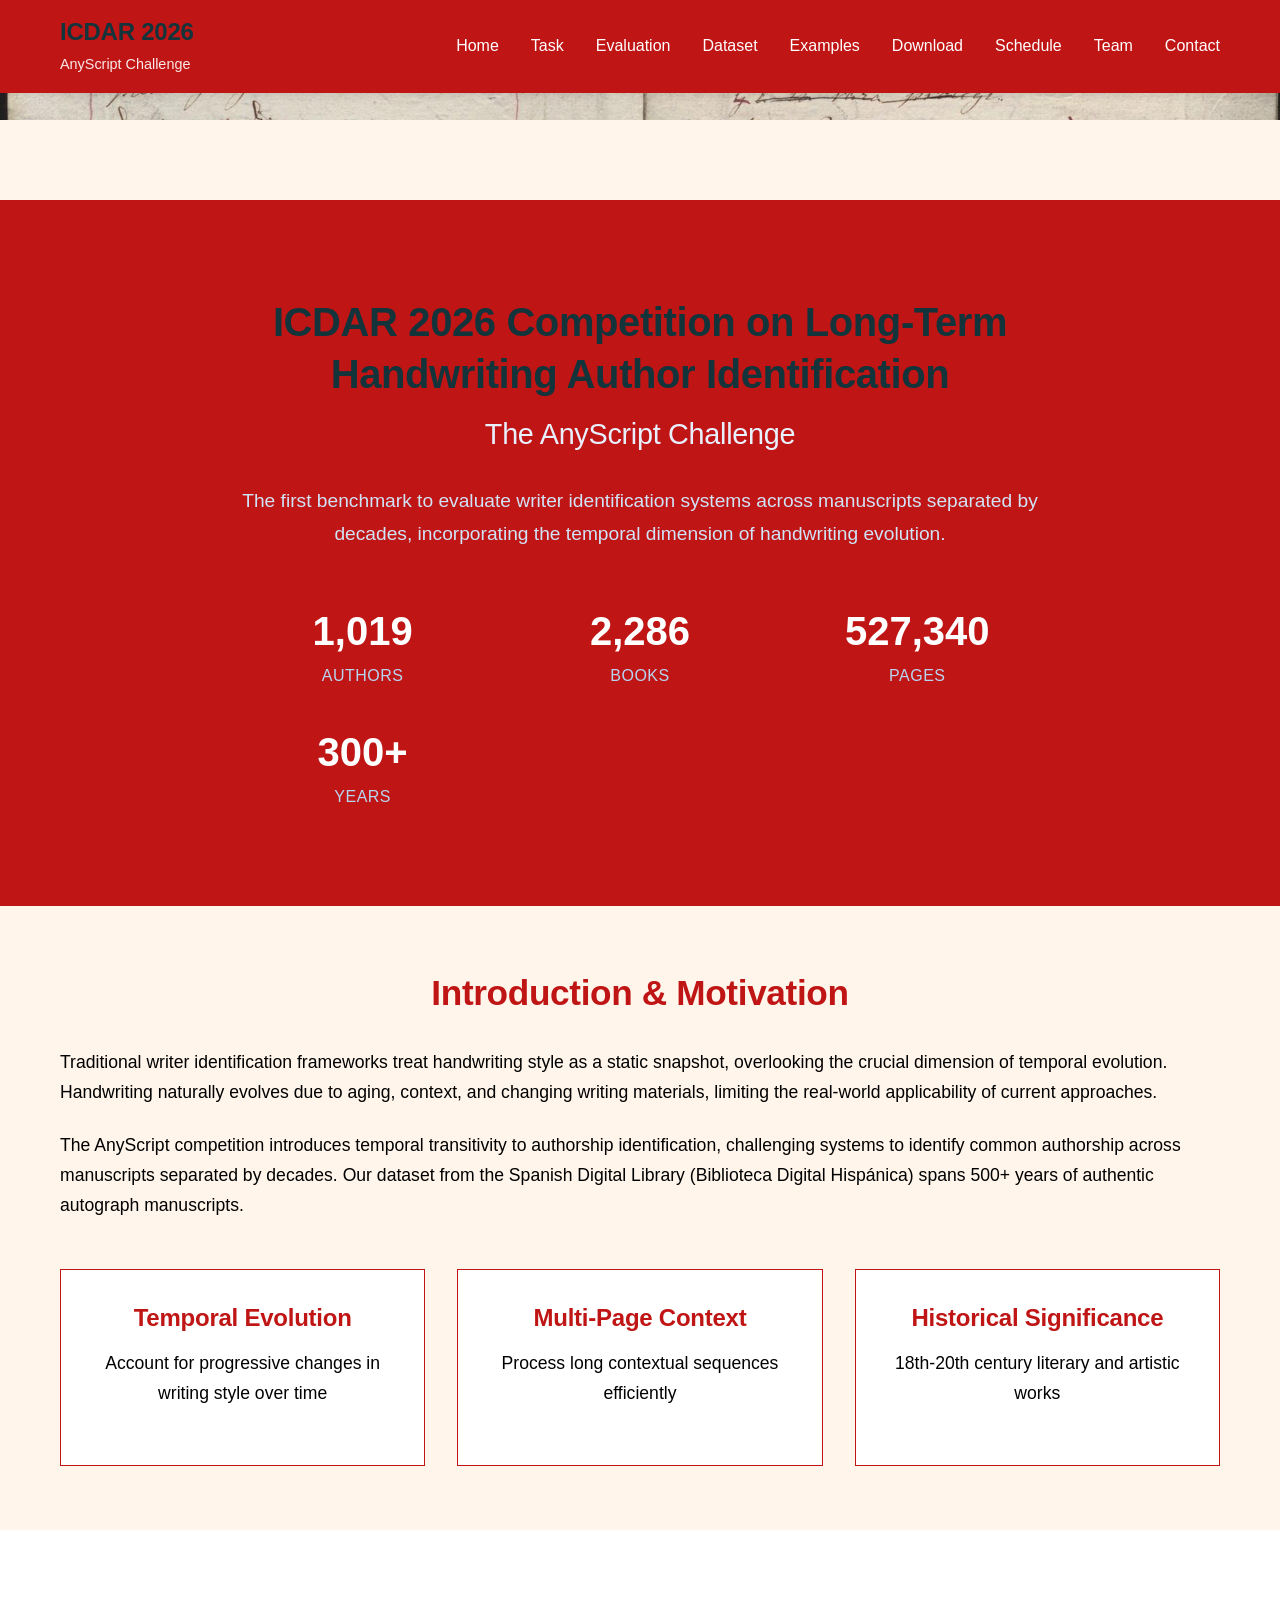
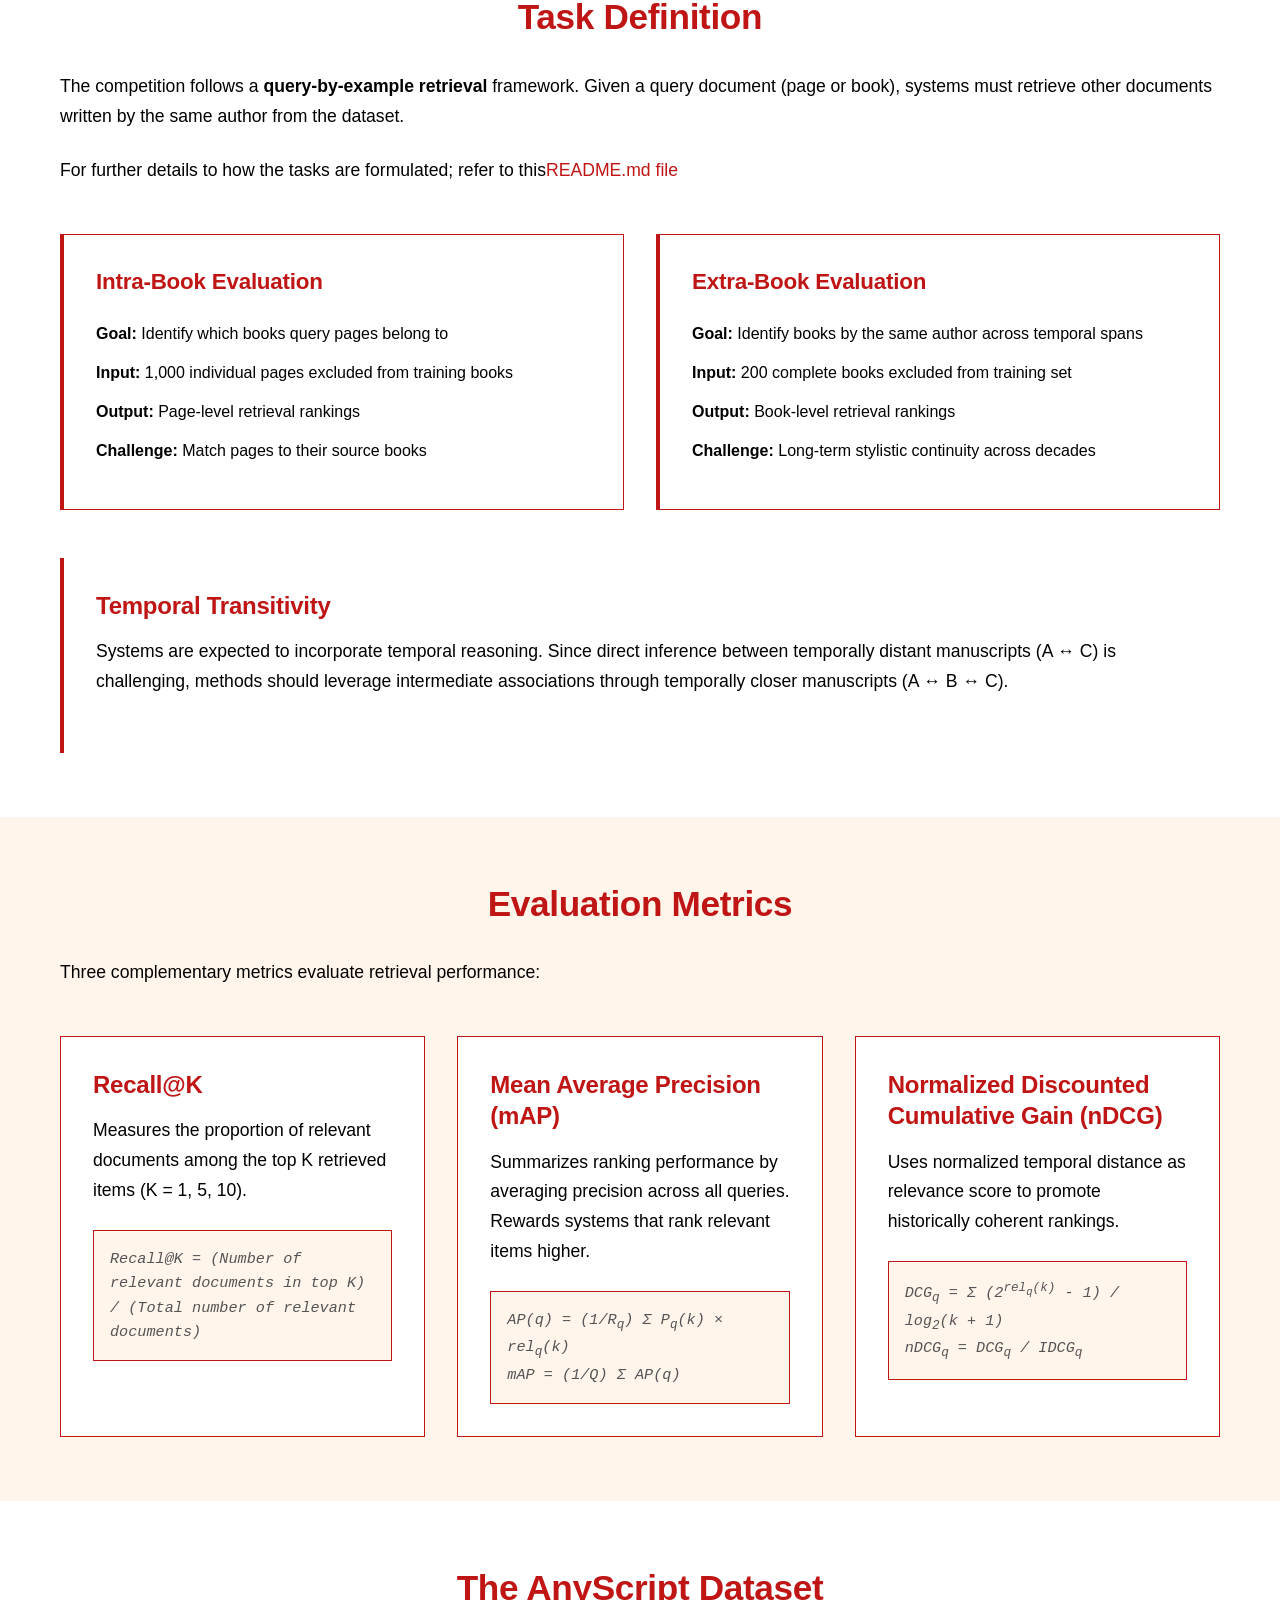
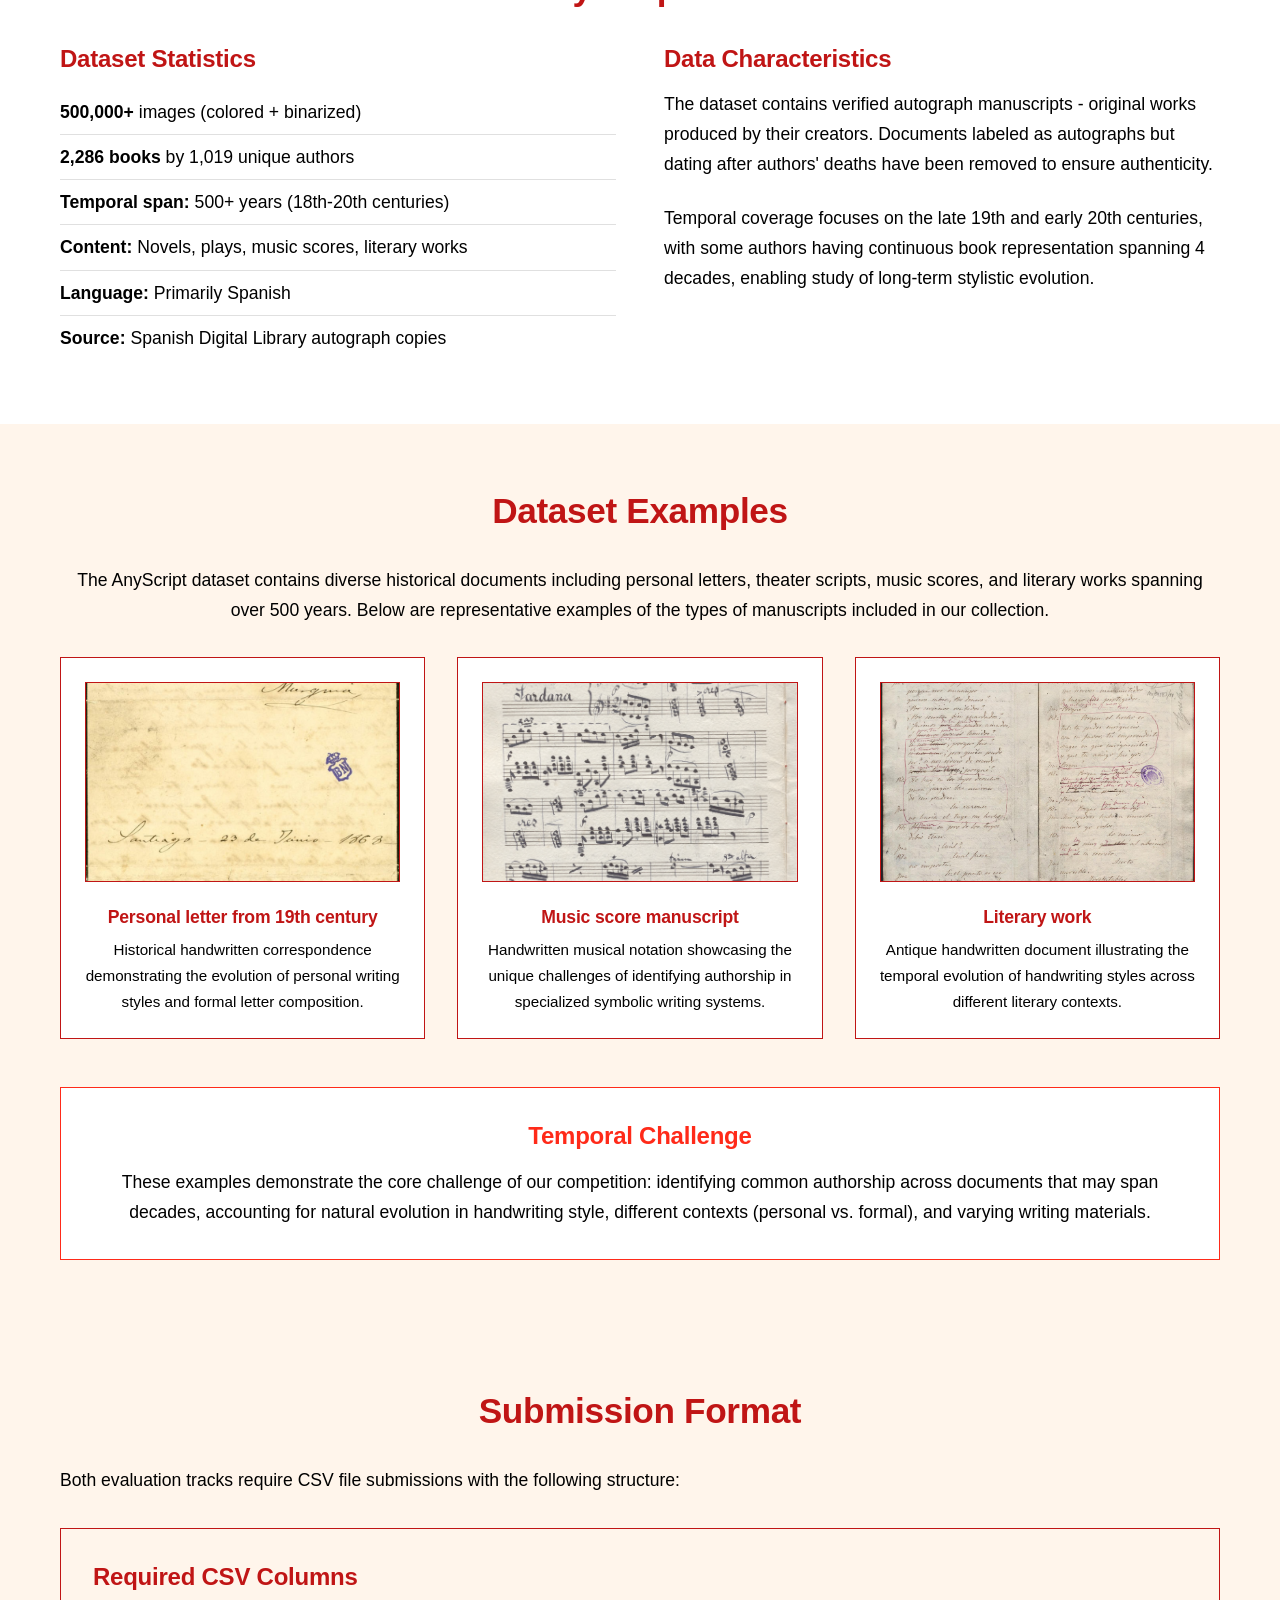
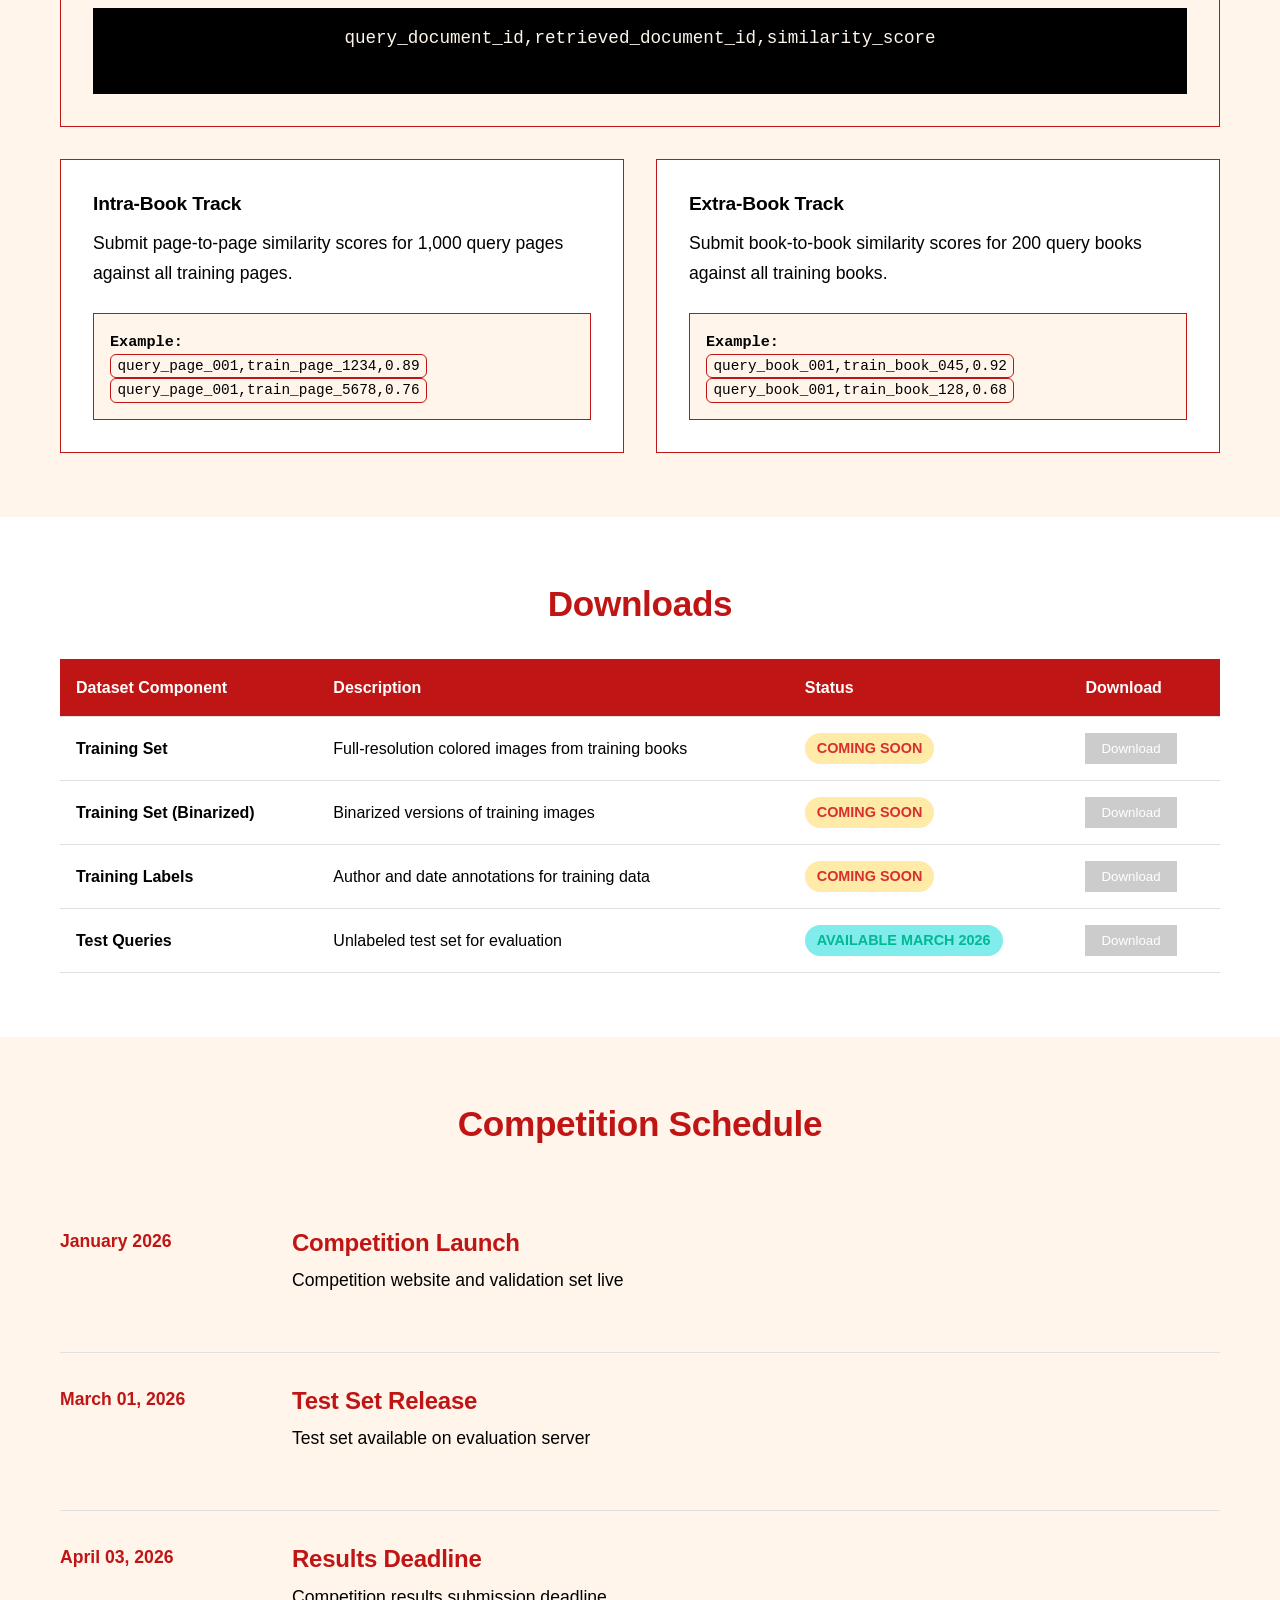
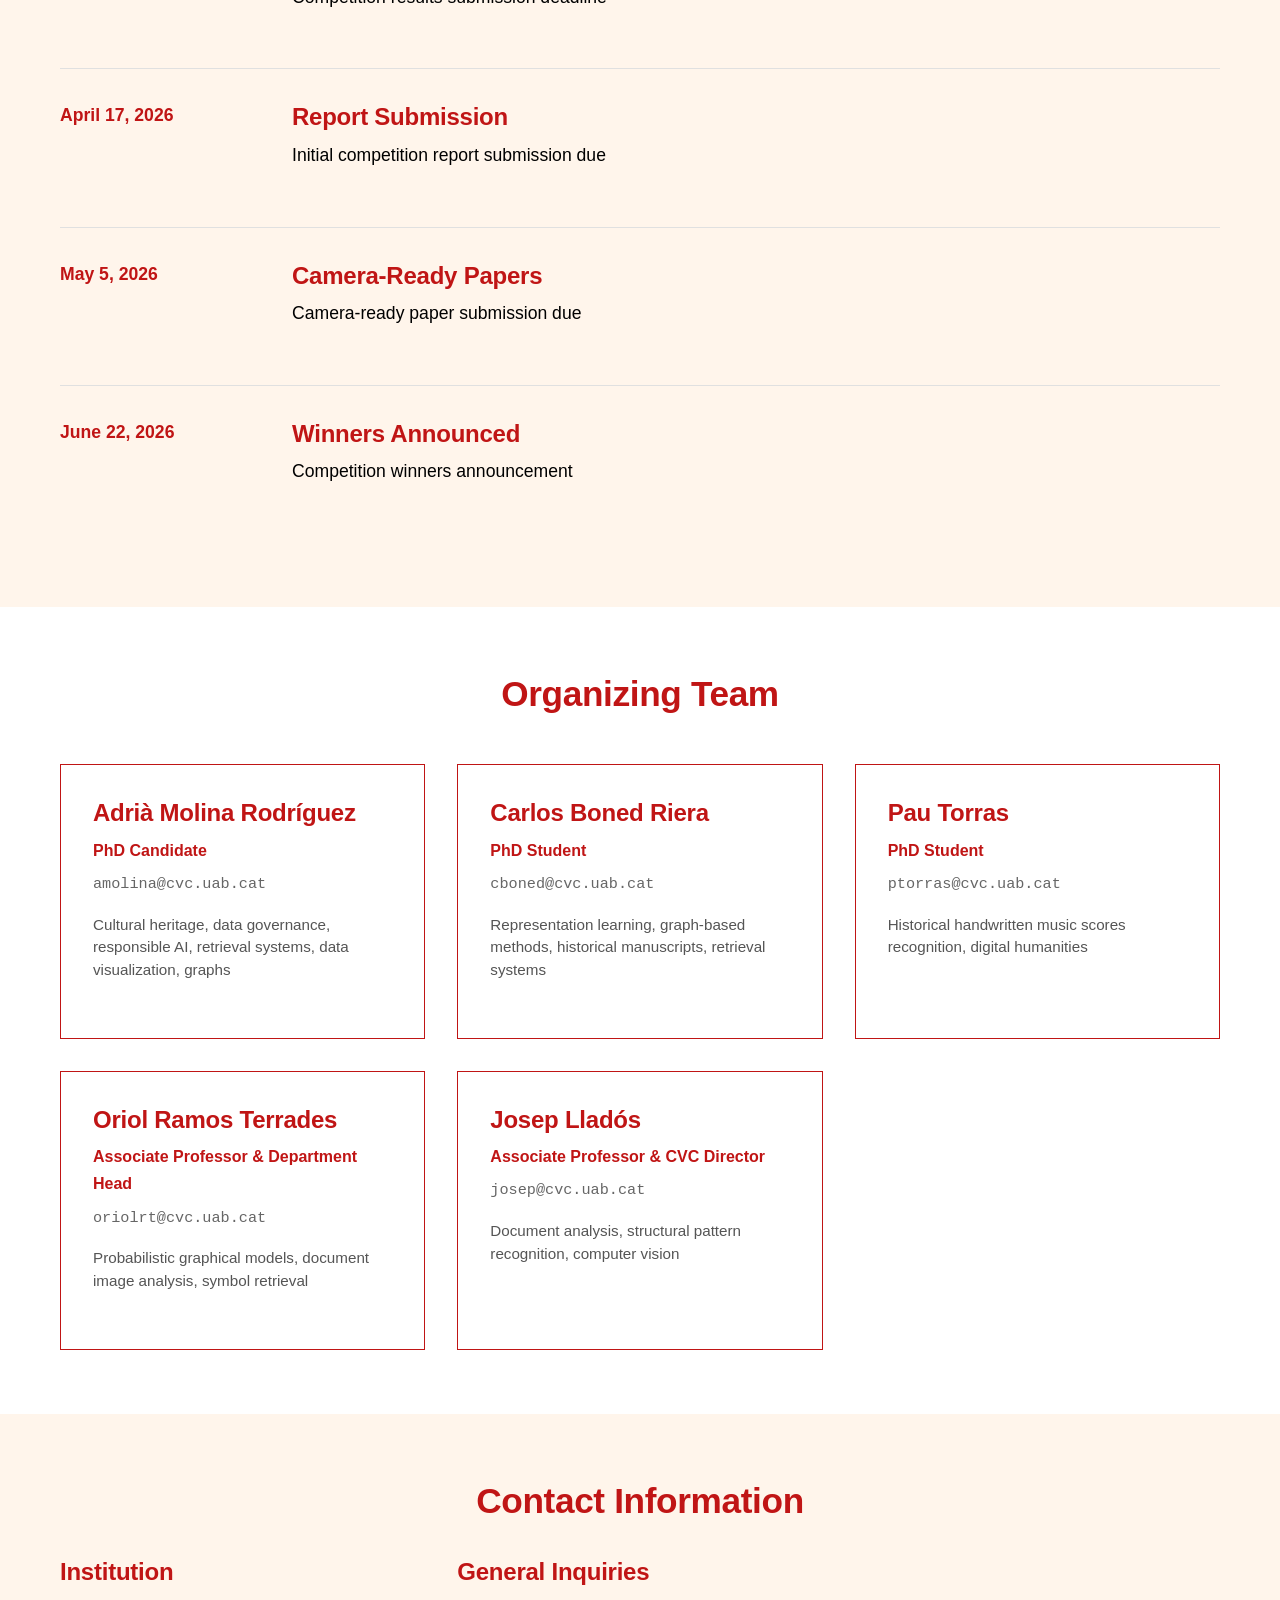
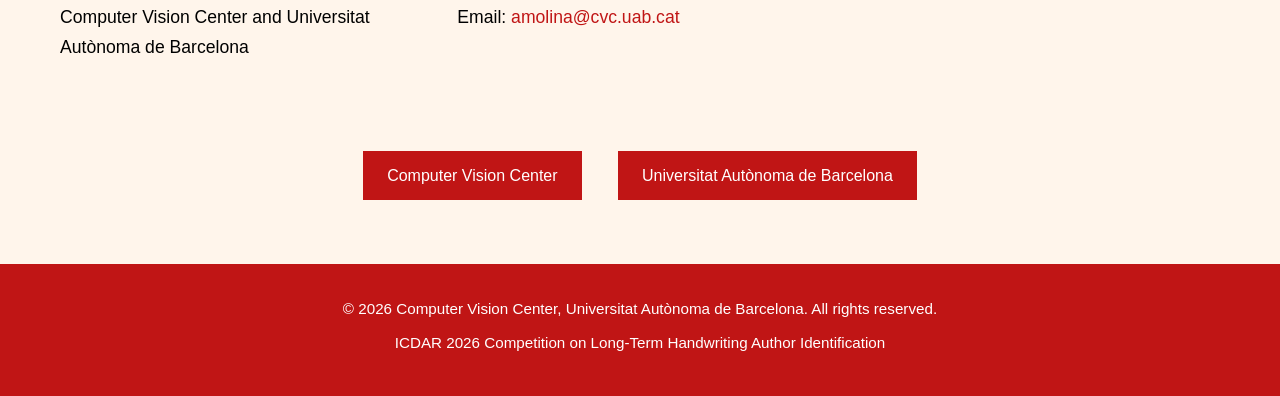
==== index.html @ 58ac8150 "Update index.html" ====
<!DOCTYPE html>
<html lang="en">
<head>
    <meta charset="UTF-8">
    <meta name="viewport" content="width=device-width, initial-scale=1.0">
    <title>ICDAR 2026 Competition on Long-Term Handwriting Author Identification</title>
    <link rel="stylesheet" href="style.css">
</head>
<body>
    <!-- Fixed Navigation Header -->
    <header class="header">
        <div class="container">
            <div class="nav-brand">
                <h1>ICDAR 2026</h1>
                <span>AnyScript Challenge</span>
            </div>
            <nav class="nav">
                <a href="#home" class="nav-link">Home</a>
                <a href="#task" class="nav-link">Task</a>
                <a href="#evaluation" class="nav-link">Evaluation</a>
                <a href="#dataset" class="nav-link">Dataset</a>
                <a href="#examples" class="nav-link">Examples</a>
                <a href="#download" class="nav-link">Download</a>
                <a href="#schedule" class="nav-link">Schedule</a>
                <a href="#team" class="nav-link">Team</a>
                <a href="#contact" class="nav-link">Contact</a>
            </nav>
        </div>
    </header>

    <!-- Banner Header -->
    <div class="banner-header">
        <div class="banner-overlay">
            <br>
            <h1 class="banner-title">Long-Term Handwriting Author Identification Challenge</h1>
        </div>
    </div>

    <!-- Main Content -->
    <main>
        <!-- Home Section -->
        <section id="home" class="section hero">
            <div class="container">
                <div class="hero-content">
                    <h1 class="hero-title">ICDAR 2026 Competition on Long-Term Handwriting Author Identification</h1>
                    <h2 class="hero-subtitle">The AnyScript Challenge</h2>
                    <p class="hero-description">
                        The first benchmark to evaluate writer identification systems across manuscripts separated by decades, 
                        incorporating the temporal dimension of handwriting evolution.
                    </p>
                    <div class="stats-grid">
                        <div class="stat">
                            <span class="stat-number">1,019</span>
                            <span class="stat-label">Authors</span>
                        </div>
                        <div class="stat">
                            <span class="stat-number">2,286</span>
                            <span class="stat-label">Books</span>
                        </div>
                        <div class="stat">
                            <span class="stat-number">527,340</span>
                            <span class="stat-label">Pages</span>
                        </div>
                        <div class="stat">
                            <span class="stat-number">300+</span>
                            <span class="stat-label">Years</span>
                        </div>
                    </div>
                </div>
            </div>
        </section>

        <!-- Introduction -->
        <section class="section">
            <div class="container">
                <h2>Introduction &amp; Motivation</h2>
                <p>
                    Traditional writer identification frameworks treat handwriting style as a static snapshot, 
                    overlooking the crucial dimension of temporal evolution. Handwriting naturally evolves due to aging, 
                    context, and changing writing materials, limiting the real-world applicability of current approaches.
                </p>
                <p>
                    The AnyScript competition introduces temporal transitivity to authorship identification, 
                    challenging systems to identify common authorship across manuscripts separated by decades. 
                    Our dataset from the Spanish Digital Library (Biblioteca Digital Hispánica) spans 500+ years 
                    of authentic autograph manuscripts.
                </p>
                <div class="highlights">
                    <div class="highlight-item">
                        <h3>Temporal Evolution</h3>
                        <p>Account for progressive changes in writing style over time</p>
                    </div>
                    <div class="highlight-item">
                        <h3>Multi-Page Context</h3>
                        <p>Process long contextual sequences efficiently</p>
                    </div>
                    <div class="highlight-item">
                        <h3>Historical Significance</h3>
                        <p>18th-20th century literary and artistic works</p>
                    </div>
                </div>
            </div>
        </section>

        <!-- Task Definition -->
        <section id="task" class="section alt-bg">
            <div class="container">
                <h2>Task Definition</h2>
                <p>
                    The competition follows a <strong>query-by-example retrieval</strong> framework. 
                    Given a query document (page or book), systems must retrieve other documents 
                    written by the same author from the dataset.
                </p>
                <p>
                For further details to how the tasks are formulated; refer to this<a href="https://github.com/CVC-DAG/anyscript/blob/main/README.md" target="_blank">README.md file</a>

                </p>
                
                <div class="task-tracks">
                    <div class="track">
                        <h3>Intra-Book Evaluation</h3>
                        <div class="track-details">
                            <p><strong>Goal:</strong> Identify which books query pages belong to</p>
                            <p><strong>Input:</strong> 1,000 individual pages excluded from training books</p>
                            <p><strong>Output:</strong> Page-level retrieval rankings</p>
                            <p><strong>Challenge:</strong> Match pages to their source books</p>
                        </div>
                    </div>
                    <div class="track">
                        <h3>Extra-Book Evaluation</h3>
                        <div class="track-details">
                            <p><strong>Goal:</strong> Identify books by the same author across temporal spans</p>
                            <p><strong>Input:</strong> 200 complete books excluded from training set</p>
                            <p><strong>Output:</strong> Book-level retrieval rankings</p>
                            <p><strong>Challenge:</strong> Long-term stylistic continuity across decades</p>
                        </div>
                    </div>
                </div>

                <div class="temporal-reasoning">
                    <h3>Temporal Transitivity</h3>
                    <p>
                        Systems are expected to incorporate temporal reasoning. Since direct inference 
                        between temporally distant manuscripts (A ↔ C) is challenging, methods should 
                        leverage intermediate associations through temporally closer manuscripts (A ↔ B ↔ C).
                    </p>
                </div>
            </div>
        </section>

        <!-- Evaluation Metrics -->
        <section id="evaluation" class="section">
            <div class="container">
                <h2>Evaluation Metrics</h2>
                <p>Three complementary metrics evaluate retrieval performance:</p>
                
                <div class="metrics">
                    <div class="metric">
                        <h3>Recall@K</h3>
                        <p>Measures the proportion of relevant documents among the top K retrieved items (K = 1, 5, 10).</p>
                        <div class="formula">
                            <em>Recall@K = (Number of relevant documents in top K) / (Total number of relevant documents)</em>
                        </div>
                    </div>
                    
                    <div class="metric">
                        <h3>Mean Average Precision (mAP)</h3>
                        <p>Summarizes ranking performance by averaging precision across all queries. Rewards systems that rank relevant items higher.</p>
                        <div class="formula">
                            <em>AP(q) = (1/R<sub>q</sub>) Σ P<sub>q</sub>(k) × rel<sub>q</sub>(k)</em><br>
                            <em>mAP = (1/Q) Σ AP(q)</em>
                        </div>
                    </div>
                    
                    <div class="metric">
                        <h3>Normalized Discounted Cumulative Gain (nDCG)</h3>
                        <p>Uses normalized temporal distance as relevance score to promote historically coherent rankings.</p>
                        <div class="formula">
                            <em>DCG<sub>q</sub> = Σ (2<sup>rel<sub>q</sub>(k)</sup> - 1) / log<sub>2</sub>(k + 1)</em><br>
                            <em>nDCG<sub>q</sub> = DCG<sub>q</sub> / IDCG<sub>q</sub></em>
                        </div>
                    </div>
                </div>
            </div>
        </section>

        <!-- Dataset -->
        <section id="dataset" class="section alt-bg">
            <div class="container">
                <h2>The AnyScript Dataset</h2>
                
                <div class="dataset-overview">
                    <div class="dataset-stats">
                        <h3>Dataset Statistics</h3>
                        <ul>
                            <li><strong>500,000+</strong> images (colored + binarized)</li>
                            <li><strong>2,286 books</strong> by 1,019 unique authors</li>
                            <li><strong>Temporal span:</strong> 500+ years (18th-20th centuries)</li>
                            <li><strong>Content:</strong> Novels, plays, music scores, literary works</li>
                            <li><strong>Language:</strong> Primarily Spanish</li>
                            <li><strong>Source:</strong> Spanish Digital Library autograph copies</li>
                        </ul>
                    </div>
                    
                    <div class="dataset-details">
                        <h3>Data Characteristics</h3>
                        <p>
                            The dataset contains verified autograph manuscripts - original works produced by their creators. 
                            Documents labeled as autographs but dating after authors' deaths have been removed to ensure authenticity.
                        </p>
                        <p>
                            Temporal coverage focuses on the late 19th and early 20th centuries, with some authors 
                            having continuous book representation spanning 4 decades, enabling study of long-term stylistic evolution.
                        </p>
                    </div>
                </div>
            </div>
        </section>

        <!-- Examples Section -->
        <section id="examples" class="section">
            <div class="container">
                <h2>Dataset Examples</h2>
                <p class="text-center">
                    The AnyScript dataset contains diverse historical documents including personal letters, 
                    theater scripts, music scores, and literary works spanning over 500 years. 
                    Below are representative examples of the types of manuscripts included in our collection.
                </p>
                
                <div class="examples-grid">
                    <div class="example-item">
                        <img src="./assets/rosalia_de_castro.jpg" 
                             alt="19th century handwritten letter" class="example-image">
                        <h4 class="example-caption">Personal letter from 19th century</h4>
                        <p class="example-description">
                            Historical handwritten correspondence demonstrating the evolution of 
                            personal writing styles and formal letter composition.
                        </p>
                    </div>
                    
                    <div class="example-item">
                        <img src="./assets/sardana_agramont.png" 
                             alt="Handwritten music score manuscript" class="example-image">
                        <h4 class="example-caption">Music score manuscript</h4>
                        <p class="example-description">
                            Handwritten musical notation showcasing the unique challenges of 
                            identifying authorship in specialized symbolic writing systems.
                        </p>
                    </div>
                    
                    <div class="example-item">
                        <img src="./assets/jose_zorrilla.jpg" 
                             alt="Antique handwritten document" class="example-image">
                        <h4 class="example-caption">Literary work</h4>
                        <p class="example-description">
                            Antique handwritten document illustrating the temporal evolution 
                            of handwriting styles across different literary contexts.
                        </p>
                    </div>
                </div>
                
                <div style="margin-top: 3rem; padding: 2rem; background: #ffffff; border: 1px solid #ff2a19;">
                    <h3 style="text-align: center; color: #ff2a19; margin-bottom: 1rem;">Temporal Challenge</h3>
                    <p style="text-align: center; font-size: 1.1rem; margin: 0;">
                        These examples demonstrate the core challenge of our competition: identifying common authorship 
                        across documents that may span decades, accounting for natural evolution in handwriting style, 
                        different contexts (personal vs. formal), and varying writing materials.
                    </p>
                </div>
            </div>
        </section>

        <!-- Submission Format -->
        <section class="section">
            <div class="container">
                <h2>Submission Format</h2>
                <p>Both evaluation tracks require CSV file submissions with the following structure:</p>
                
                <div class="format-details">
                    <div class="csv-format">
                        <h3>Required CSV Columns</h3>
                        <div class="csv-example">
                            <p style="text-align: center; align-items: center; align-content: center;">query_document_id,retrieved_document_id,similarity_score</p>
                        </div>
                    </div>
                    
                    <div class="track-formats">
                        <div class="format-track">
                            <h4>Intra-Book Track</h4>
                            <p>Submit page-to-page similarity scores for 1,000 query pages against all training pages.</p>
                            <div class="example">
                                <strong>Example:</strong><br>
                                <code>query_page_001,train_page_1234,0.89</code><br>
                                <code>query_page_001,train_page_5678,0.76</code>
                            </div>
                        </div>
                        
                        <div class="format-track">
                            <h4>Extra-Book Track</h4>
                            <p>Submit book-to-book similarity scores for 200 query books against all training books.</p>
                            <div class="example">
                                <strong>Example:</strong><br>
                                <code>query_book_001,train_book_045,0.92</code><br>
                                <code>query_book_001,train_book_128,0.68</code>
                            </div>
                        </div>
                    </div>
                </div>
            </div>
        </section>

        <!-- Download Section -->
        <section id="download" class="section alt-bg">
            <div class="container">
                <h2>Downloads</h2>
                <div class="download-table">
                    <table>
                        <thead>
                            <tr>
                                <th>Dataset Component</th>
                                <th>Description</th>
                                <th>Status</th>
                                <th>Download</th>
                            </tr>
                        </thead>
                        <tbody>
                            <tr>
                                <td><strong>Training Set</strong></td>
                                <td>Full-resolution colored images from training books</td>
                                <td><span class="status coming-soon">Coming Soon</span></td>
                                <td><button class="btn-download" disabled>Download</button></td>
                            </tr>
                            <tr>
                                <td><strong>Training Set (Binarized)</strong></td>
                                <td>Binarized versions of training images</td>
                                <td><span class="status coming-soon">Coming Soon</span></td>
                                <td><button class="btn-download" disabled>Download</button></td>
                            </tr>
                            <tr>
                                <td><strong>Training Labels</strong></td>
                                <td>Author and date annotations for training data</td>
                                <td><span class="status coming-soon">Coming Soon</span></td>
                                <td><button class="btn-download" disabled>Download</button></td>
                            </tr>
                            <tr>
                                <td><strong>Test Queries</strong></td>
                                <td>Unlabeled test set for evaluation</td>
                                <td><span class="status available-march">Available March 2026</span></td>
                                <td><button class="btn-download" disabled>Download</button></td>
                            </tr>
                        </tbody>
                    </table>
                </div>
            </div>
        </section>

        <!-- Schedule -->
        <section id="schedule" class="section">
            <div class="container">
                <h2>Competition Schedule</h2>
                <div class="timeline">
                    <div class="timeline-item">
                        <div class="timeline-date">January 2026</div>
                        <div class="timeline-content">
                            <h3>Competition Launch</h3>
                            <p>Competition website and validation set live</p>
                        </div>
                    </div>
                    <div class="timeline-item">
                        <div class="timeline-date">March 01, 2026</div>
                        <div class="timeline-content">
                            <h3>Test Set Release</h3>
                            <p>Test set available on evaluation server</p>
                        </div>
                    </div>
                    <div class="timeline-item">
                        <div class="timeline-date">April 03, 2026</div>
                        <div class="timeline-content">
                            <h3>Results Deadline</h3>
                            <p>Competition results submission deadline</p>
                        </div>
                    </div>
                    <div class="timeline-item">
                        <div class="timeline-date">April 17, 2026</div>
                        <div class="timeline-content">
                            <h3>Report Submission</h3>
                            <p>Initial competition report submission due</p>
                        </div>
                    </div>
                    <div class="timeline-item">
                        <div class="timeline-date">May 5, 2026</div>
                        <div class="timeline-content">
                            <h3>Camera-Ready Papers</h3>
                            <p>Camera-ready paper submission due</p>
                        </div>
                    </div>
                    <div class="timeline-item">
                        <div class="timeline-date">June 22, 2026</div>
                        <div class="timeline-content">
                            <h3>Winners Announced</h3>
                            <p>Competition winners announcement</p>
                        </div>
                    </div>
                </div>
            </div>
        </section>

        <!-- Organizing Team -->
        <section id="team" class="section alt-bg">
            <div class="container">
                <h2>Organizing Team</h2>
                <div class="team-grid">
                    <div class="team-member">
                        <div class="member-info">
                            <h3>Adrià Molina Rodríguez</h3>
                            <p class="role">PhD Candidate</p>
                            <p class="email">amolina@cvc.uab.cat</p>
                            <p class="interests">Cultural heritage, data governance, responsible AI, retrieval systems, data visualization, graphs</p>
                        </div>
                    </div>
                    <div class="team-member">
                        <div class="member-info">
                            <h3>Carlos Boned Riera</h3>
                            <p class="role">PhD Student</p>
                            <p class="email">cboned@cvc.uab.cat</p>
                            <p class="interests">Representation learning, graph-based methods, historical manuscripts, retrieval systems</p>
                        </div>
                    </div>
                    <div class="team-member">
                        <div class="member-info">
                            <h3>Pau Torras</h3>
                            <p class="role">PhD Student</p>
                            <p class="email">ptorras@cvc.uab.cat</p>
                            <p class="interests">Historical handwritten music scores recognition, digital humanities</p>
                        </div>
                    </div>
                    <div class="team-member">
                        <div class="member-info">
                            <h3>Oriol Ramos Terrades</h3>
                            <p class="role">Associate Professor &amp; Department Head</p>
                            <p class="email">oriolrt@cvc.uab.cat</p>
                            <p class="interests">Probabilistic graphical models, document image analysis, symbol retrieval</p>
                        </div>
                    </div>
                    <div class="team-member">
                        <div class="member-info">
                            <h3>Josep Lladós</h3>
                            <p class="role">Associate Professor &amp; CVC Director</p>
                            <p class="email">josep@cvc.uab.cat</p>
                            <p class="interests">Document analysis, structural pattern recognition, computer vision</p>
                        </div>
                    </div>
                </div>
            </div>
        </section>

        <!-- Contact -->
        <section id="contact" class="section">
            <div class="container">
                <h2>Contact Information</h2>
                <div class="contact-info">
                    <div class="contact-item">
                        <h3>Institution</h3>
                        <p>Computer Vision Center and Universitat Autònoma de Barcelona</p>
                    </div>
                    <div class="contact-item">
                        <h3>General Inquiries</h3>
                        <p>Email: <a href="mailto:amolina@cvc.uab.cat">amolina@cvc.uab.cat</a></p>
                    </div>
                    <div class="contact-links">
                        <a href="https://www.cvc.uab.cat/" target="_blank" class="link-btn">Computer Vision Center</a>
                        <a href="https://www.uab.cat/" target="_blank" class="link-btn">Universitat Autònoma de Barcelona</a>
                    </div>
                </div>
            </div>
        </section>
    </main>

    <!-- Footer -->
    <footer class="footer">
        <div class="container">
            <p>&copy; 2026 Computer Vision Center, Universitat Autònoma de Barcelona. All rights reserved.</p>
            <p>ICDAR 2026 Competition on Long-Term Handwriting Author Identification</p>
        </div>
    </footer>

    <script src="app.js"></script>
</body>
</html>
---- style.css ----
:root {
  /* Primitive Color Tokens */
  --color-white: rgba(255, 255, 255, 1);
  --color-black: rgba(0, 0, 0, 1);
  --color-cream-50: rgba(252, 252, 249, 1);
  --color-cream-100: rgba(255, 255, 253, 1);
  --color-gray-200: rgba(245, 245, 245, 1);
  --color-gray-300: rgba(167, 169, 169, 1);
  --color-gray-400: rgba(119, 124, 124, 1);
  --color-slate-500: rgba(98, 108, 113, 1);
  --color-brown-600: rgba(94, 82, 64, 1);
  --color-charcoal-700: rgba(31, 33, 33, 1);
  --color-charcoal-800: rgba(38, 40, 40, 1);
  --color-slate-900: rgba(19, 52, 59, 1);
  --color-teal-300: rgba(50, 184, 198, 1);
  --color-teal-400: rgba(45, 166, 178, 1);
  --color-teal-500: rgba(33, 128, 141, 1);
  --color-teal-600: rgba(29, 116, 128, 1);
  --color-teal-700: rgba(26, 104, 115, 1);
  --color-teal-800: rgba(41, 150, 161, 1);
  --color-red-400: rgba(255, 84, 89, 1);
  --color-red-500: rgb(192, 21, 21);
  --color-orange-400: rgba(230, 129, 97, 1);
  --color-orange-500: rgba(168, 75, 47, 1);

  /* RGB versions for opacity control */
  --color-brown-600-rgb: 94, 82, 64;
  --color-teal-500-rgb: 33, 128, 141;
  --color-slate-900-rgb: 19, 52, 59;
  --color-slate-500-rgb: 98, 108, 113;
  --color-red-500-rgb: 192, 21, 47;
  --color-red-400-rgb: 255, 84, 89;
  --color-orange-500-rgb: 168, 75, 47;
  --color-orange-400-rgb: 230, 129, 97;

  /* Background color tokens (Light Mode) */
  --color-bg-1: rgba(59, 130, 246, 0.08); /* Light blue */
  --color-bg-2: rgba(245, 158, 11, 0.08); /* Light yellow */
  --color-bg-3: rgba(34, 197, 94, 0.08); /* Light green */
  --color-bg-4: rgba(239, 68, 68, 0.08); /* Light red */
  --color-bg-5: rgba(147, 51, 234, 0.08); /* Light purple */
  --color-bg-6: rgba(249, 115, 22, 0.08); /* Light orange */
  --color-bg-7: rgba(236, 72, 153, 0.08); /* Light pink */
  --color-bg-8: rgba(6, 182, 212, 0.08); /* Light cyan */

  /* Semantic Color Tokens (Light Mode) */
  --color-background: var(--color-cream-50);
  --color-surface: var(--color-cream-100);
  --color-text: var(--color-slate-900);
  --color-text-secondary: var(--color-slate-500);
  --color-primary: var(--color-teal-500);
  --color-primary-hover: var(--color-teal-600);
  --color-primary-active: var(--color-teal-700);
  --color-secondary: rgba(var(--color-brown-600-rgb), 0.12);
  --color-secondary-hover: rgba(var(--color-brown-600-rgb), 0.2);
  --color-secondary-active: rgba(var(--color-brown-600-rgb), 0.25);
  --color-border: rgba(var(--color-brown-600-rgb), 0.2);
  --color-btn-primary-text: var(--color-cream-50);
  --color-card-border: rgba(var(--color-brown-600-rgb), 0.12);
  --color-card-border-inner: rgba(var(--color-brown-600-rgb), 0.12);
  --color-error: var(--color-red-500);
  --color-success: var(--color-teal-500);
  --color-warning: var(--color-orange-500);
  --color-info: var(--color-slate-500);
  --color-focus-ring: rgba(var(--color-teal-500-rgb), 0.4);
  --color-select-caret: rgba(var(--color-slate-900-rgb), 0.8);

  /* Common style patterns */
  --focus-ring: 0 0 0 3px var(--color-focus-ring);
  --focus-outline: 2px solid var(--color-primary);
  --status-bg-opacity: 0.15;
  --status-border-opacity: 0.25;
  --select-caret-light: url("data:image/svg+xml,%3Csvg xmlns='http://www.w3.org/2000/svg' width='16' height='16' viewBox='0 0 24 24' fill='none' stroke='%23134252' stroke-width='2' stroke-linecap='round' stroke-linejoin='round'%3E%3Cpolyline points='6 9 12 15 18 9'%3E%3C/polyline%3E%3C/svg%3E");
  --select-caret-dark: url("data:image/svg+xml,%3Csvg xmlns='http://www.w3.org/2000/svg' width='16' height='16' viewBox='0 0 24 24' fill='none' stroke='%23f5f5f5' stroke-width='2' stroke-linecap='round' stroke-linejoin='round'%3E%3Cpolyline points='6 9 12 15 18 9'%3E%3C/polyline%3E%3C/svg%3E");

  /* RGB versions for opacity control */
  --color-success-rgb: 33, 128, 141;
  --color-error-rgb: 192, 21, 47;
  --color-warning-rgb: 168, 75, 47;
  --color-info-rgb: 98, 108, 113;

  /* Typography */
  --font-family-base: "FKGroteskNeue", "Geist", "Inter", -apple-system,
    BlinkMacSystemFont, "Segoe UI", Roboto, sans-serif;
  --font-family-mono: "Berkeley Mono", ui-monospace, SFMono-Regular, Menlo,
    Monaco, Consolas, monospace;
  --font-size-xs: 11px;
  --font-size-sm: 12px;
  --font-size-base: 14px;
  --font-size-md: 14px;
  --font-size-lg: 16px;
  --font-size-xl: 18px;
  --font-size-2xl: 20px;
  --font-size-3xl: 24px;
  --font-size-4xl: 30px;
  --font-weight-normal: 400;
  --font-weight-medium: 500;
  --font-weight-semibold: 550;
  --font-weight-bold: 600;
  --line-height-tight: 1.2;
  --line-height-normal: 1.5;
  --letter-spacing-tight: -0.01em;

  /* Spacing */
  --space-0: 0;
  --space-1: 1px;
  --space-2: 2px;
  --space-4: 4px;
  --space-6: 6px;
  --space-8: 8px;
  --space-10: 10px;
  --space-12: 12px;
  --space-16: 16px;
  --space-20: 20px;
  --space-24: 24px;
  --space-32: 32px;

  /* Border Radius */
  --radius-sm: 6px;
  --radius-base: 8px;
  --radius-md: 10px;
  --radius-lg: 12px;
  --radius-full: 9999px;

  /* Shadows */
  --shadow-xs: 0 1px 2px rgba(0, 0, 0, 0.02);
  --shadow-sm: 0 1px 3px rgba(0, 0, 0, 0.04), 0 1px 2px rgba(0, 0, 0, 0.02);
  --shadow-md: 0 4px 6px -1px rgba(0, 0, 0, 0.04),
    0 2px 4px -1px rgba(0, 0, 0, 0.02);
  --shadow-lg: 0 10px 15px -3px rgba(0, 0, 0, 0.04),
    0 4px 6px -2px rgba(0, 0, 0, 0.02);
  --shadow-inset-sm: inset 0 1px 0 rgba(255, 255, 255, 0.15),
    inset 0 -1px 0 rgba(0, 0, 0, 0.03);

  /* Animation */
  --duration-fast: 150ms;
  --duration-normal: 250ms;
  --ease-standard: cubic-bezier(0.16, 1, 0.3, 1);

  /* Layout */
  --container-sm: 640px;
  --container-md: 768px;
  --container-lg: 1024px;
  --container-xl: 1280px;
}

/* Dark mode colors */
@media (prefers-color-scheme: dark) {
  :root {
    /* RGB versions for opacity control (Dark Mode) */
    --color-gray-400-rgb: 119, 124, 124;
    --color-teal-300-rgb: 50, 184, 198;
    --color-gray-300-rgb: 167, 169, 169;
    --color-gray-200-rgb: 245, 245, 245;

    /* Background color tokens (Dark Mode) */
    --color-bg-1: rgba(29, 78, 216, 0.15); /* Dark blue */
    --color-bg-2: rgba(180, 83, 9, 0.15); /* Dark yellow */
    --color-bg-3: rgba(21, 128, 61, 0.15); /* Dark green */
    --color-bg-4: rgba(185, 28, 28, 0.15); /* Dark red */
    --color-bg-5: rgba(107, 33, 168, 0.15); /* Dark purple */
    --color-bg-6: rgba(194, 65, 12, 0.15); /* Dark orange */
    --color-bg-7: rgba(190, 24, 93, 0.15); /* Dark pink */
    --color-bg-8: rgba(8, 145, 178, 0.15); /* Dark cyan */

    /* Semantic Color Tokens (Dark Mode) */
    --color-background: var(--color-charcoal-700);
    --color-surface: var(--color-charcoal-800);
    --color-text: var(--color-gray-200);
    --color-text-secondary: rgba(var(--color-gray-300-rgb), 0.7);
    --color-primary: var(--color-teal-300);
    --color-primary-hover: var(--color-teal-400);
    --color-primary-active: var(--color-teal-800);
    --color-secondary: rgba(var(--color-gray-400-rgb), 0.15);
    --color-secondary-hover: rgba(var(--color-gray-400-rgb), 0.25);
    --color-secondary-active: rgba(var(--color-gray-400-rgb), 0.3);
    --color-border: rgba(var(--color-gray-400-rgb), 0.3);
    --color-error: var(--color-red-400);
    --color-success: var(--color-teal-300);
    --color-warning: var(--color-orange-400);
    --color-info: var(--color-gray-300);
    --color-focus-ring: rgba(var(--color-teal-300-rgb), 0.4);
    --color-btn-primary-text: var(--color-slate-900);
    --color-card-border: rgba(var(--color-gray-400-rgb), 0.2);
    --color-card-border-inner: rgba(var(--color-gray-400-rgb), 0.15);
    --shadow-inset-sm: inset 0 1px 0 rgba(255, 255, 255, 0.1),
      inset 0 -1px 0 rgba(0, 0, 0, 0.15);
    --button-border-secondary: rgba(var(--color-gray-400-rgb), 0.2);
    --color-border-secondary: rgba(var(--color-gray-400-rgb), 0.2);
    --color-select-caret: rgba(var(--color-gray-200-rgb), 0.8);

    /* Common style patterns - updated for dark mode */
    --focus-ring: 0 0 0 3px var(--color-focus-ring);
    --focus-outline: 2px solid var(--color-primary);
    --status-bg-opacity: 0.15;
    --status-border-opacity: 0.25;
    --select-caret-light: url("data:image/svg+xml,%3Csvg xmlns='http://www.w3.org/2000/svg' width='16' height='16' viewBox='0 0 24 24' fill='none' stroke='%23134252' stroke-width='2' stroke-linecap='round' stroke-linejoin='round'%3E%3Cpolyline points='6 9 12 15 18 9'%3E%3C/polyline%3E%3C/svg%3E");
    --select-caret-dark: url("data:image/svg+xml,%3Csvg xmlns='http://www.w3.org/2000/svg' width='16' height='16' viewBox='0 0 24 24' fill='none' stroke='%23f5f5f5' stroke-width='2' stroke-linecap='round' stroke-linejoin='round'%3E%3Cpolyline points='6 9 12 15 18 9'%3E%3C/polyline%3E%3C/svg%3E");

    /* RGB versions for dark mode */
    --color-success-rgb: var(--color-teal-300-rgb);
    --color-error-rgb: var(--color-red-400-rgb);
    --color-warning-rgb: var(--color-orange-400-rgb);
    --color-info-rgb: var(--color-gray-300-rgb);
  }
}

/* Data attribute for manual theme switching */
[data-color-scheme="dark"] {
  /* RGB versions for opacity control (dark mode) */
  --color-gray-400-rgb: 119, 124, 124;
  --color-teal-300-rgb: 50, 184, 198;
  --color-gray-300-rgb: 167, 169, 169;
  --color-gray-200-rgb: 245, 245, 245;

  /* Colorful background palette - Dark Mode */
  --color-bg-1: rgba(29, 78, 216, 0.15); /* Dark blue */
  --color-bg-2: rgba(180, 83, 9, 0.15); /* Dark yellow */
  --color-bg-3: rgba(21, 128, 61, 0.15); /* Dark green */
  --color-bg-4: rgba(185, 28, 28, 0.15); /* Dark red */
  --color-bg-5: rgba(107, 33, 168, 0.15); /* Dark purple */
  --color-bg-6: rgba(194, 65, 12, 0.15); /* Dark orange */
  --color-bg-7: rgba(190, 24, 93, 0.15); /* Dark pink */
  --color-bg-8: rgba(8, 145, 178, 0.15); /* Dark cyan */

  /* Semantic Color Tokens (Dark Mode) */
  --color-background: var(--color-charcoal-700);
  --color-surface: var(--color-charcoal-800);
  --color-text: var(--color-gray-200);
  --color-text-secondary: rgba(var(--color-gray-300-rgb), 0.7);
  --color-primary: var(--color-teal-300);
  --color-primary-hover: var(--color-teal-400);
  --color-primary-active: var(--color-teal-800);
  --color-secondary: rgba(var(--color-gray-400-rgb), 0.15);
  --color-secondary-hover: rgba(var(--color-gray-400-rgb), 0.25);
  --color-secondary-active: rgba(var(--color-gray-400-rgb), 0.3);
  --color-border: rgba(var(--color-gray-400-rgb), 0.3);
  --color-error: var(--color-red-400);
  --color-success: var(--color-teal-300);
  --color-warning: var(--color-orange-400);
  --color-info: var(--color-gray-300);
  --color-focus-ring: rgba(var(--color-teal-300-rgb), 0.4);
  --color-btn-primary-text: var(--color-slate-900);
  --color-card-border: rgba(var(--color-gray-400-rgb), 0.15);
  --color-card-border-inner: rgba(var(--color-gray-400-rgb), 0.15);
  --shadow-inset-sm: inset 0 1px 0 rgba(255, 255, 255, 0.1),
    inset 0 -1px 0 rgba(0, 0, 0, 0.15);
  --color-border-secondary: rgba(var(--color-gray-400-rgb), 0.2);
  --color-select-caret: rgba(var(--color-gray-200-rgb), 0.8);

  /* Common style patterns - updated for dark mode */
  --focus-ring: 0 0 0 3px var(--color-focus-ring);
  --focus-outline: 2px solid var(--color-primary);
  --status-bg-opacity: 0.15;
  --status-border-opacity: 0.25;
  --select-caret-light: url("data:image/svg+xml,%3Csvg xmlns='http://www.w3.org/2000/svg' width='16' height='16' viewBox='0 0 24 24' fill='none' stroke='%23134252' stroke-width='2' stroke-linecap='round' stroke-linejoin='round'%3E%3Cpolyline points='6 9 12 15 18 9'%3E%3C/polyline%3E%3C/svg%3E");
  --select-caret-dark: url("data:image/svg+xml,%3Csvg xmlns='http://www.w3.org/2000/svg' width='16' height='16' viewBox='0 0 24 24' fill='none' stroke='%23f5f5f5' stroke-width='2' stroke-linecap='round' stroke-linejoin='round'%3E%3Cpolyline points='6 9 12 15 18 9'%3E%3C/polyline%3E%3C/svg%3E");

  /* RGB versions for dark mode */
  --color-success-rgb: var(--color-teal-300-rgb);
  --color-error-rgb: var(--color-red-400-rgb);
  --color-warning-rgb: var(--color-orange-400-rgb);
  --color-info-rgb: var(--color-gray-300-rgb);
}

[data-color-scheme="light"] {
  /* RGB versions for opacity control (light mode) */
  --color-brown-600-rgb: 94, 82, 64;
  --color-teal-500-rgb: 33, 128, 141;
  --color-slate-900-rgb: 19, 52, 59;

  /* Semantic Color Tokens (Light Mode) */
  --color-background: var(--color-cream-50);
  --color-surface: var(--color-cream-100);
  --color-text: var(--color-slate-900);
  --color-text-secondary: var(--color-slate-500);
  --color-primary: var(--color-teal-500);
  --color-primary-hover: var(--color-teal-600);
  --color-primary-active: var(--color-teal-700);
  --color-secondary: rgba(var(--color-brown-600-rgb), 0.12);
  --color-secondary-hover: rgba(var(--color-brown-600-rgb), 0.2);
  --color-secondary-active: rgba(var(--color-brown-600-rgb), 0.25);
  --color-border: rgba(var(--color-brown-600-rgb), 0.2);
  --color-btn-primary-text: var(--color-cream-50);
  --color-card-border: rgba(var(--color-brown-600-rgb), 0.12);
  --color-card-border-inner: rgba(var(--color-brown-600-rgb), 0.12);
  --color-error: var(--color-red-500);
  --color-success: var(--color-teal-500);
  --color-warning: var(--color-orange-500);
  --color-info: var(--color-slate-500);
  --color-focus-ring: rgba(var(--color-teal-500-rgb), 0.4);

  /* RGB versions for light mode */
  --color-success-rgb: var(--color-teal-500-rgb);
  --color-error-rgb: var(--color-red-500-rgb);
  --color-warning-rgb: var(--color-orange-500-rgb);
  --color-info-rgb: var(--color-slate-500-rgb);
}

/* Base styles */
html {
  font-size: var(--font-size-base);
  font-family: var(--font-family-base);
  line-height: var(--line-height-normal);
  color: var(--color-text);
  background-color: var(--color-background);
  -webkit-font-smoothing: antialiased;
  box-sizing: border-box;
}

body {
  margin: 0;
  padding: 0;
}

*,
*::before,
*::after {
  box-sizing: inherit;
}

/* Typography */
h1,
h2,
h3,
h4,
h5,
h6 {
  margin: 0;
  font-weight: var(--font-weight-semibold);
  line-height: var(--line-height-tight);
  color: var(--color-text);
  letter-spacing: var(--letter-spacing-tight);
}

h1 {
  font-size: var(--font-size-4xl);
}
h2 {
  font-size: var(--font-size-3xl);
}
h3 {
  font-size: var(--font-size-2xl);
}
h4 {
  font-size: var(--font-size-xl);
}
h5 {
  font-size: var(--font-size-lg);
}
h6 {
  font-size: var(--font-size-md);
}

p {
  margin: 0 0 var(--space-16) 0;
}

a {
  color: var(--color-primary);
  text-decoration: none;
  transition: color var(--duration-fast) var(--ease-standard);
}

a:hover {
  color: var(--color-primary-hover);
}

code,
pre {
  font-family: var(--font-family-mono);
  font-size: calc(var(--font-size-base) * 0.95);
  background-color: var(--color-secondary);
  border-radius: var(--radius-sm);
}

code {
  padding: var(--space-1) var(--space-4);
}

pre {
  padding: var(--space-16);
  margin: var(--space-16) 0;
  overflow: auto;
  border: 1px solid var(--color-border);
}

pre code {
  background: none;
  padding: 0;
}

/* Buttons */
.btn {
  display: inline-flex;
  align-items: center;
  justify-content: center;
  padding: var(--space-8) var(--space-16);
  border-radius: var(--radius-base);
  font-size: var(--font-size-base);
  font-weight: 500;
  line-height: 1.5;
  cursor: pointer;
  transition: all var(--duration-normal) var(--ease-standard);
  border: none;
  text-decoration: none;
  position: relative;
}

.btn:focus-visible {
  outline: none;
  box-shadow: var(--focus-ring);
}

.btn--primary {
  background: var(--color-primary);
  color: var(--color-btn-primary-text);
}

.btn--primary:hover {
  background: var(--color-primary-hover);
}

.btn--primary:active {
  background: var(--color-primary-active);
}

.btn--secondary {
  background: var(--color-secondary);
  color: var(--color-text);
}

.btn--secondary:hover {
  background: var(--color-secondary-hover);
}

.btn--secondary:active {
  background: var(--color-secondary-active);
}

.btn--outline {
  background: transparent;
  border: 1px solid var(--color-border);
  color: var(--color-text);
}

.btn--outline:hover {
  background: var(--color-secondary);
}

.btn--sm {
  padding: var(--space-4) var(--space-12);
  font-size: var(--font-size-sm);
  border-radius: var(--radius-sm);
}

.btn--lg {
  padding: var(--space-10) var(--space-20);
  font-size: var(--font-size-lg);
  border-radius: var(--radius-md);
}

.btn--full-width {
  width: 100%;
}

.btn:disabled {
  opacity: 0.5;
  cursor: not-allowed;
}

/* Form elements */
.form-control {
  display: block;
  width: 100%;
  padding: var(--space-8) var(--space-12);
  font-size: var(--font-size-md);
  line-height: 1.5;
  color: var(--color-text);
  background-color: var(--color-surface);
  border: 1px solid var(--color-border);
  border-radius: var(--radius-base);
  transition: border-color var(--duration-fast) var(--ease-standard),
    box-shadow var(--duration-fast) var(--ease-standard);
}

textarea.form-control {
  font-family: var(--font-family-base);
  font-size: var(--font-size-base);
}

select.form-control {
  padding: var(--space-8) var(--space-12);
  -webkit-appearance: none;
  -moz-appearance: none;
  appearance: none;
  background-image: var(--select-caret-light);
  background-repeat: no-repeat;
  background-position: right var(--space-12) center;
  background-size: 16px;
  padding-right: var(--space-32);
}

/* Add a dark mode specific caret */
@media (prefers-color-scheme: dark) {
  select.form-control {
    background-image: var(--select-caret-dark);
  }
}

/* Also handle data-color-scheme */
[data-color-scheme="dark"] select.form-control {
  background-image: var(--select-caret-dark);
}

[data-color-scheme="light"] select.form-control {
  background-image: var(--select-caret-light);
}

.form-control:focus {
  border-color: var(--color-primary);
  outline: var(--focus-outline);
}

.form-label {
  display: block;
  margin-bottom: var(--space-8);
  font-weight: var(--font-weight-medium);
  font-size: var(--font-size-sm);
}

.form-group {
  margin-bottom: var(--space-16);
}

/* Card component */
.card {
  background-color: var(--color-surface);
  border-radius: var(--radius-lg);
  border: 1px solid var(--color-card-border);
  box-shadow: var(--shadow-sm);
  overflow: hidden;
  transition: box-shadow var(--duration-normal) var(--ease-standard);
}

.card:hover {
  box-shadow: var(--shadow-md);
}

.card__body {
  padding: var(--space-16);
}

.card__header,
.card__footer {
  padding: var(--space-16);
  border-bottom: 1px solid var(--color-card-border-inner);
}

/* Status indicators - simplified with CSS variables */
.status {
  display: inline-flex;
  align-items: center;
  padding: var(--space-6) var(--space-12);
  border-radius: var(--radius-full);
  font-weight: var(--font-weight-medium);
  font-size: var(--font-size-sm);
}

.status--success {
  background-color: rgba(
    var(--color-success-rgb, 33, 128, 141),
    var(--status-bg-opacity)
  );
  color: var(--color-success);
  border: 1px solid
    rgba(var(--color-success-rgb, 33, 128, 141), var(--status-border-opacity));
}

.status--error {
  background-color: rgba(
    var(--color-error-rgb, 192, 21, 47),
    var(--status-bg-opacity)
  );
  color: var(--color-error);
  border: 1px solid
    rgba(var(--color-error-rgb, 192, 21, 47), var(--status-border-opacity));
}

.status--warning {
  background-color: rgba(
    var(--color-warning-rgb, 168, 75, 47),
    var(--status-bg-opacity)
  );
  color: var(--color-warning);
  border: 1px solid
    rgba(var(--color-warning-rgb, 168, 75, 47), var(--status-border-opacity));
}

.status--info {
  background-color: rgba(
    var(--color-info-rgb, 98, 108, 113),
    var(--status-bg-opacity)
  );
  color: var(--color-info);
  border: 1px solid
    rgba(var(--color-info-rgb, 98, 108, 113), var(--status-border-opacity));
}

/* Container layout */
.container {
  width: 100%;
  margin-right: auto;
  margin-left: auto;
  padding-right: var(--space-16);
  padding-left: var(--space-16);
}

@media (min-width: 640px) {
  .container {
    max-width: var(--container-sm);
  }
}
@media (min-width: 768px) {
  .container {
    max-width: var(--container-md);
  }
}
@media (min-width: 1024px) {
  .container {
    max-width: var(--container-lg);
  }
}
@media (min-width: 1280px) {
  .container {
    max-width: var(--container-xl);
  }
}

/* Utility classes */
.flex {
  display: flex;
}
.flex-col {
  flex-direction: column;
}
.items-center {
  align-items: center;
}
.justify-center {
  justify-content: center;
}
.justify-between {
  justify-content: space-between;
}
.gap-4 {
  gap: var(--space-4);
}
.gap-8 {
  gap: var(--space-8);
}
.gap-16 {
  gap: var(--space-16);
}

.m-0 {
  margin: 0;
}
.mt-8 {
  margin-top: var(--space-8);
}
.mb-8 {
  margin-bottom: var(--space-8);
}
.mx-8 {
  margin-left: var(--space-8);
  margin-right: var(--space-8);
}
.my-8 {
  margin-top: var(--space-8);
  margin-bottom: var(--space-8);
}

.p-0 {
  padding: 0;
}
.py-8 {
  padding-top: var(--space-8);
  padding-bottom: var(--space-8);
}
.px-8 {
  padding-left: var(--space-8);
  padding-right: var(--space-8);
}
.py-16 {
  padding-top: var(--space-16);
  padding-bottom: var(--space-16);
}
.px-16 {
  padding-left: var(--space-16);
  padding-right: var(--space-16);
}

.block {
  display: block;
}
.hidden {
  display: none;
}

/* Accessibility */
.sr-only {
  position: absolute;
  width: 1px;
  height: 1px;
  padding: 0;
  margin: -1px;
  overflow: hidden;
  clip: rect(0, 0, 0, 0);
  white-space: nowrap;
  border-width: 0;
}

:focus-visible {
  outline: var(--focus-outline);
  outline-offset: 2px;
}

/* Dark mode specifics */
[data-color-scheme="dark"] .btn--outline {
  border: 1px solid var(--color-border-secondary);
}

@font-face {
  font-family: 'FKGroteskNeue';
  src: url('https://r2cdn.perplexity.ai/fonts/FKGroteskNeue.woff2')
    format('woff2');
}

/* END PERPLEXITY DESIGN SYSTEM */

* {
    margin: 0;
    padding: 0;
    box-sizing: border-box;
}

html {
    scroll-behavior: smooth;
    font-size: 16px;
}

body {
    font-family: 'Segoe UI', 'Arial', sans-serif;
    line-height: 1.6;
    color: #000000;
    background-color: #fff5eb;
}

.container {
    max-width: 1200px;
    margin: 0 auto;
    padding: 0 20px;
}

/* Header & Navigation */
.header {
    background-color: var(--color-red-500);
    color: white;
    position: fixed;
    top: 0;
    left: 0;
    right: 0;
    z-index: 1000;
    box-shadow: 0 2px 10px rgba(0,0,0,0.1);
}

.header .container {
    display: flex;
    justify-content: space-between;
    align-items: center;
    padding: 1rem 20px;
}

.nav-brand h1 {
    font-size: 1.5rem;
    font-weight: 700;
    margin-bottom: 0.25rem;
}

.nav-brand span {
    font-size: 0.9rem;
    opacity: 0.9;
}

.nav {
    display: flex;
    gap: 2rem;
}

.nav-link {
    color: white;
    text-decoration: none;
    font-weight: 500;
    padding: 0.5rem 0;
    border-bottom: 2px solid transparent;
    transition: border-color 0.3s ease;
}

.nav-link:hover {
    border-bottom-color: #fff5eb;
}

/* Main Content */
main {
    margin-top: 80px;
}

.section {
    padding: 4rem 0;
}

.alt-bg {
    background-color: #ffffff;
}

/* Hero Section */
.hero {
    background-color:var(--color-red-500);
    color: white;
    padding: 6rem 0;
    text-align: center;
}

.hero-title {
    font-size: 2.5rem;
    font-weight: 700;
    margin-bottom: 1rem;
    max-width: 900px;
    margin-left: auto;
    margin-right: auto;
}

.hero-subtitle {
    font-size: 1.8rem;
    font-weight: 300;
    margin-bottom: 2rem;
    color: #e8f0fe;
}

.hero-description {
    font-size: 1.2rem;
    margin-bottom: 3rem;
    max-width: 800px;
    margin-left: auto;
    margin-right: auto;
    color: #d1e3f6;
}

.stats-grid {
    display: grid;
    grid-template-columns: repeat(auto-fit, minmax(200px, 1fr));
    gap: 2rem;
    max-width: 800px;
    margin: 0 auto;
}

.stat {
    text-align: center;
}

.stat-number {
    display: block;
    font-size: 2.5rem;
    font-weight: 700;
    color: #ffffff;
}

.stat-label {
    font-size: 1rem;
    color: #b8d4f0;
    text-transform: uppercase;
    letter-spacing: 0.5px;
}

/* Typography */
h1, h2, h3, h4, h5, h6 {
    font-weight: 700;
    line-height: 1.3;
    margin-bottom: 1rem;
}

h2 {
    font-size: 2.2rem;
    color: var(--color-red-500);
    margin-bottom: 2rem;
    text-align: center;
}

h3 {
    font-size: 1.5rem;
    color: var(--color-red-500);
    margin-bottom: 1rem;
}

h4 {
    font-size: 1.2rem;
    color: #000000;
    margin-bottom: 0.75rem;
}

p {
    margin-bottom: 1.5rem;
    font-size: 1.1rem;
    line-height: 1.7;
}

/* Highlights */
.highlights {
    display: grid;
    grid-template-columns: repeat(auto-fit, minmax(300px, 1fr));
    gap: 2rem;
    margin-top: 3rem;
}

.highlight-item {
    background: #ffffff;
    padding: 2rem;
    border: 1px solid var(--color-red-500);
    text-align: center;
}

.highlight-item h3 {
    color: var(--color-red-500);
    margin-bottom: 1rem;
}

/* Task Tracks */
.task-tracks {
    display: grid;
    grid-template-columns: repeat(auto-fit, minmax(400px, 1fr));
    gap: 2rem;
    margin: 3rem 0;
}

.track {
    background: #ffffff;
    padding: 2rem;
    border: 1px solid var(--color-red-500);
    border-left: 4px solid var(--color-red-500);
}

.track h3 {
    color: var(--color-red-500);
    margin-bottom: 1.5rem;
    font-size: 1.4rem;
}

.track-details p {
    margin-bottom: 0.75rem;
    font-size: 1rem;
}

.temporal-reasoning {
    background: #ffffff;
    padding: 2rem;
    border-left: 4px solid var(--color-red-500);
    margin-top: 2rem;
}

/* Evaluation Metrics */
.metrics {
    display: grid;
    grid-template-columns: repeat(auto-fit, minmax(350px, 1fr));
    gap: 2rem;
    margin-top: 3rem;
}

.metric {
    background: #ffffff;
    padding: 2rem;
    border: 1px solid var(--color-red-500);
}

.metric h3 {
    color: var(--color-red-500);
    margin-bottom: 1rem;
}

.formula {
    background: #fff5eb;
    padding: 1rem;
    border: 1px solid var(--color-red-500);
    margin-top: 1rem;
    font-family: 'Courier New', monospace;
    font-size: 0.95rem;
}

/* Dataset Section */
.dataset-overview {
    display: grid;
    grid-template-columns: repeat(auto-fit, minmax(400px, 1fr));
    gap: 3rem;
    margin-top: 2rem;
}

.dataset-stats ul {
    list-style: none;
    padding-left: 0;
}

.dataset-stats li {
    padding: 0.5rem 0;
    border-bottom: 1px solid #e0e0e0;
    font-size: 1.1rem;
}

.dataset-stats li:last-child {
    border-bottom: none;
}

/* Submission Format */
.format-details {
    margin-top: 2rem;
}

.csv-format {
    background: #fff5eb;
    padding: 2rem;
    border: 1px solid var(--color-red-500);
    margin-bottom: 2rem;
}

.csv-example {
    background: #000000;
    color: #fff5eb;
    padding: 1rem;
    font-family: 'Courier New', monospace;
    font-size: 1.1rem;
    margin-top: 1rem;
}

.track-formats {
    display: grid;
    grid-template-columns: repeat(auto-fit, minmax(400px, 1fr));
    gap: 2rem;
}

.format-track {
    background: #ffffff;
    padding: 2rem;
    border: 1px solid var(--color-red-500);
}

.example {
    background: #fff5eb;
    padding: 1rem;
    border: 1px solid var(--color-red-500);
    margin-top: 1rem;
    font-family: 'Courier New', monospace;
    font-size: 0.95rem;
}

/* Download Table */
.download-table {
    margin-top: 2rem;
    overflow-x: auto;
}

table {
    width: 100%;
    border-collapse: collapse;
    background: white;
}

th, td {
    padding: 1rem;
    text-align: left;
    border-bottom: 1px solid #e0e0e0;
}

th {
    background-color: var(--color-red-500);
    color: white;
    font-weight: 600;
}

.status {
    padding: 0.25rem 0.75rem;
    font-size: 0.9rem;
    font-weight: 600;
    text-transform: uppercase;
}

.coming-soon {
    background-color: #ffeaa7;
    color: #d63031;
}

.available-march {
    background-color: #81ecec;
    color: #00b894;
}

.btn-download {
    background-color: var(--color-red-500);
    color: white;
    border: none;
    padding: 0.5rem 1rem;
    cursor: pointer;
    font-weight: 500;
    transition: background-color 0.3s ease;
}

.btn-download:hover:not(:disabled) {
    background-color: #d41f11;
}

.btn-download:disabled {
    background-color: #ccc;
    cursor: not-allowed;
}

/* Timeline */
.timeline {
    margin-top: 3rem;
}

.timeline-item {
    display: grid;
    grid-template-columns: 200px 1fr;
    gap: 2rem;
    padding: 2rem 0;
    border-bottom: 1px solid #e0e0e0;
}

.timeline-item:last-child {
    border-bottom: none;
}

.timeline-date {
    font-weight: 700;
    color: var(--color-red-500);
    font-size: 1.1rem;
}

.timeline-content h3 {
    color: var(--color-red-500);
    margin-bottom: 0.5rem;
}

/* Team Grid */
.team-grid {
    display: grid;
    grid-template-columns: repeat(auto-fit, minmax(350px, 1fr));
    gap: 2rem;
    margin-top: 3rem;
}

.team-member {
    background: #ffffff;
    padding: 2rem;
    border: 1px solid var(--color-red-500);
}

.member-info h3 {
    color: var(--color-red-500);
    margin-bottom: 0.5rem;
}

.role {
    color: var(--color-red-500);
    font-weight: 600;
    margin-bottom: 0.5rem;
    font-size: 1rem;
}

.email {
    color: #666;
    margin-bottom: 1rem;
    font-family: 'Courier New', monospace;
    font-size: 0.95rem;
}

.interests {
    color: #555;
    font-size: 0.95rem;
    line-height: 1.5;
}

/* Contact Section */
.contact-info {
    display: grid;
    grid-template-columns: repeat(auto-fit, minmax(300px, 1fr));
    gap: 2rem;
    margin-top: 2rem;
}

.contact-item h3 {
    color: var(--color-red-500);
    margin-bottom: 1rem;
}

.contact-links {
    grid-column: 1 / -1;
    text-align: center;
    margin-top: 2rem;
}

.link-btn {
    display: inline-block;
    background-color: var(--color-red-500);
    color: white;
    padding: 0.75rem 1.5rem;
    text-decoration: none;
    margin: 0 1rem;
    font-weight: 500;
    transition: background-color 0.3s ease;
}

.link-btn:hover {
    background-color: #d41f11;
}

/* Footer */
.footer {
    background-color: var(--color-red-500);
    color: white;
    text-align: center;
    padding: 2rem 0;
}

.footer p {
    margin-bottom: 0.5rem;
    font-size: 0.95rem;
}

/* Responsive Design */
@media (max-width: 768px) {
    .nav {
        flex-direction: column;
        gap: 1rem;
    }
    
    .header .container {
        flex-direction: column;
        gap: 1rem;
    }
    
    .hero-title {
        font-size: 2rem;
    }
    
    .stats-grid {
        grid-template-columns: repeat(2, 1fr);
    }
    
    .timeline-item {
        grid-template-columns: 1fr;
        gap: 1rem;
    }
    
    .task-tracks,
    .metrics,
    .dataset-overview,
    .track-formats {
        grid-template-columns: 1fr;
    }
    
    main {
        margin-top: 120px;
    }
}

@media (max-width: 480px) {
    .container {
        padding: 0 15px;
    }
    
    .section {
        padding: 3rem 0;
    }
    
    .hero {
        padding: 4rem 0;
    }
    
    .hero-title {
        font-size: 1.8rem;
    }
    
    .stats-grid {
        grid-template-columns: 1fr;
        gap: 1.5rem;
    }
    
    .contact-links .link-btn {
        display: block;
        margin: 0.5rem 0;
    }
}

/* Banner Header */
.banner-header {
    width: 100%;
    height: 120px;
    background-image: url('./assets/jose_zorrilla.jpg');
    background-size: cover;
    background-position: center;
    background-repeat: no-repeat;
    position: relative;
    overflow: hidden;
}

.banner-overlay {
    position: absolute;
    top: 0;
    left: 0;
    right: 0;
    bottom: 0;
    background: rgba(255, 42, 25, 0);
    align-items: center;
    justify-content: center;
}

.banner-title {
    color: (255, 255, 255, 0);
    font-size: 2rem;
    font-weight: 700;
    text-align: center;
    text-shadow: 2px 2px 4px rgba(0,0,0,0.5);
    margin: 0;
}

/* Examples Section */
.examples-grid {
    display: grid;
    grid-template-columns: repeat(auto-fit, minmax(300px, 1fr));
    gap: 2rem;
    margin-top: 2rem;
}

.example-item {
    background: #ffffff;
    padding: 1.5rem;
    border: 1px solid var(--color-red-500);
    text-align: center;
}

.example-image {
    width: 100%;
    height: 200px;
    object-fit: cover;
    border: 1px solid var(--color-red-500);
    margin-bottom: 1rem;
}

.example-caption {
    font-weight: 600;
    color: var(--color-red-500);
    margin-bottom: 0.5rem;
    font-size: 1.1rem;
}

.example-description {
    color: #000000;
    font-size: 0.95rem;
    margin: 0;
}

/* Utility Classes */
.text-center {
    text-align: center;
}

.mt-2 {
    margin-top: 2rem;
}

.mb-2 {
    margin-bottom: 2rem;
}

code {
    background-color: #fff5eb;
    padding: 0.2rem 0.4rem;
    font-family: 'Courier New', monospace;
    font-size: 0.9rem;
    border: 1px solid var(--color-red-500);
}

em {
    font-style: italic;
    color: #555;
}

strong {
    font-weight: 700;
    color: #000000;
}

a {
    color: var(--color-red-500);
    text-decoration: none;
}

a:hover {
    text-decoration: underline;
}
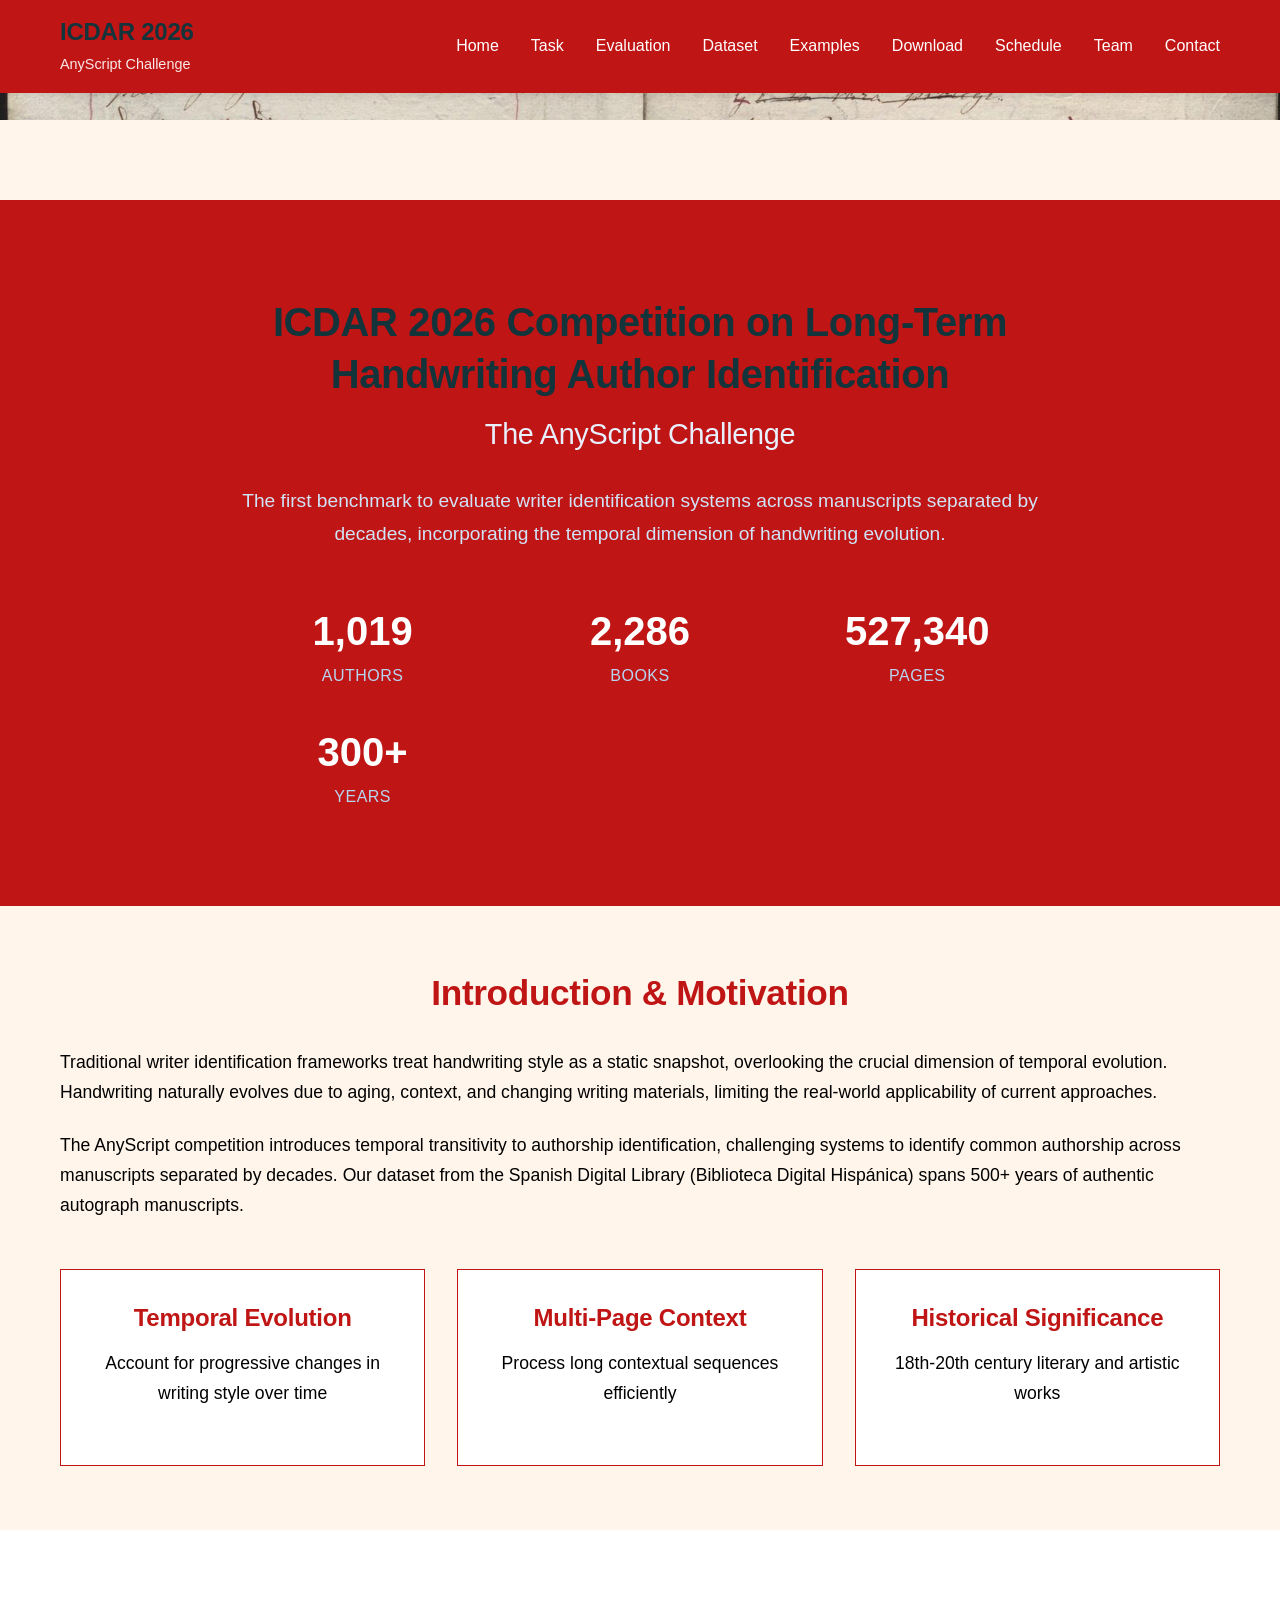
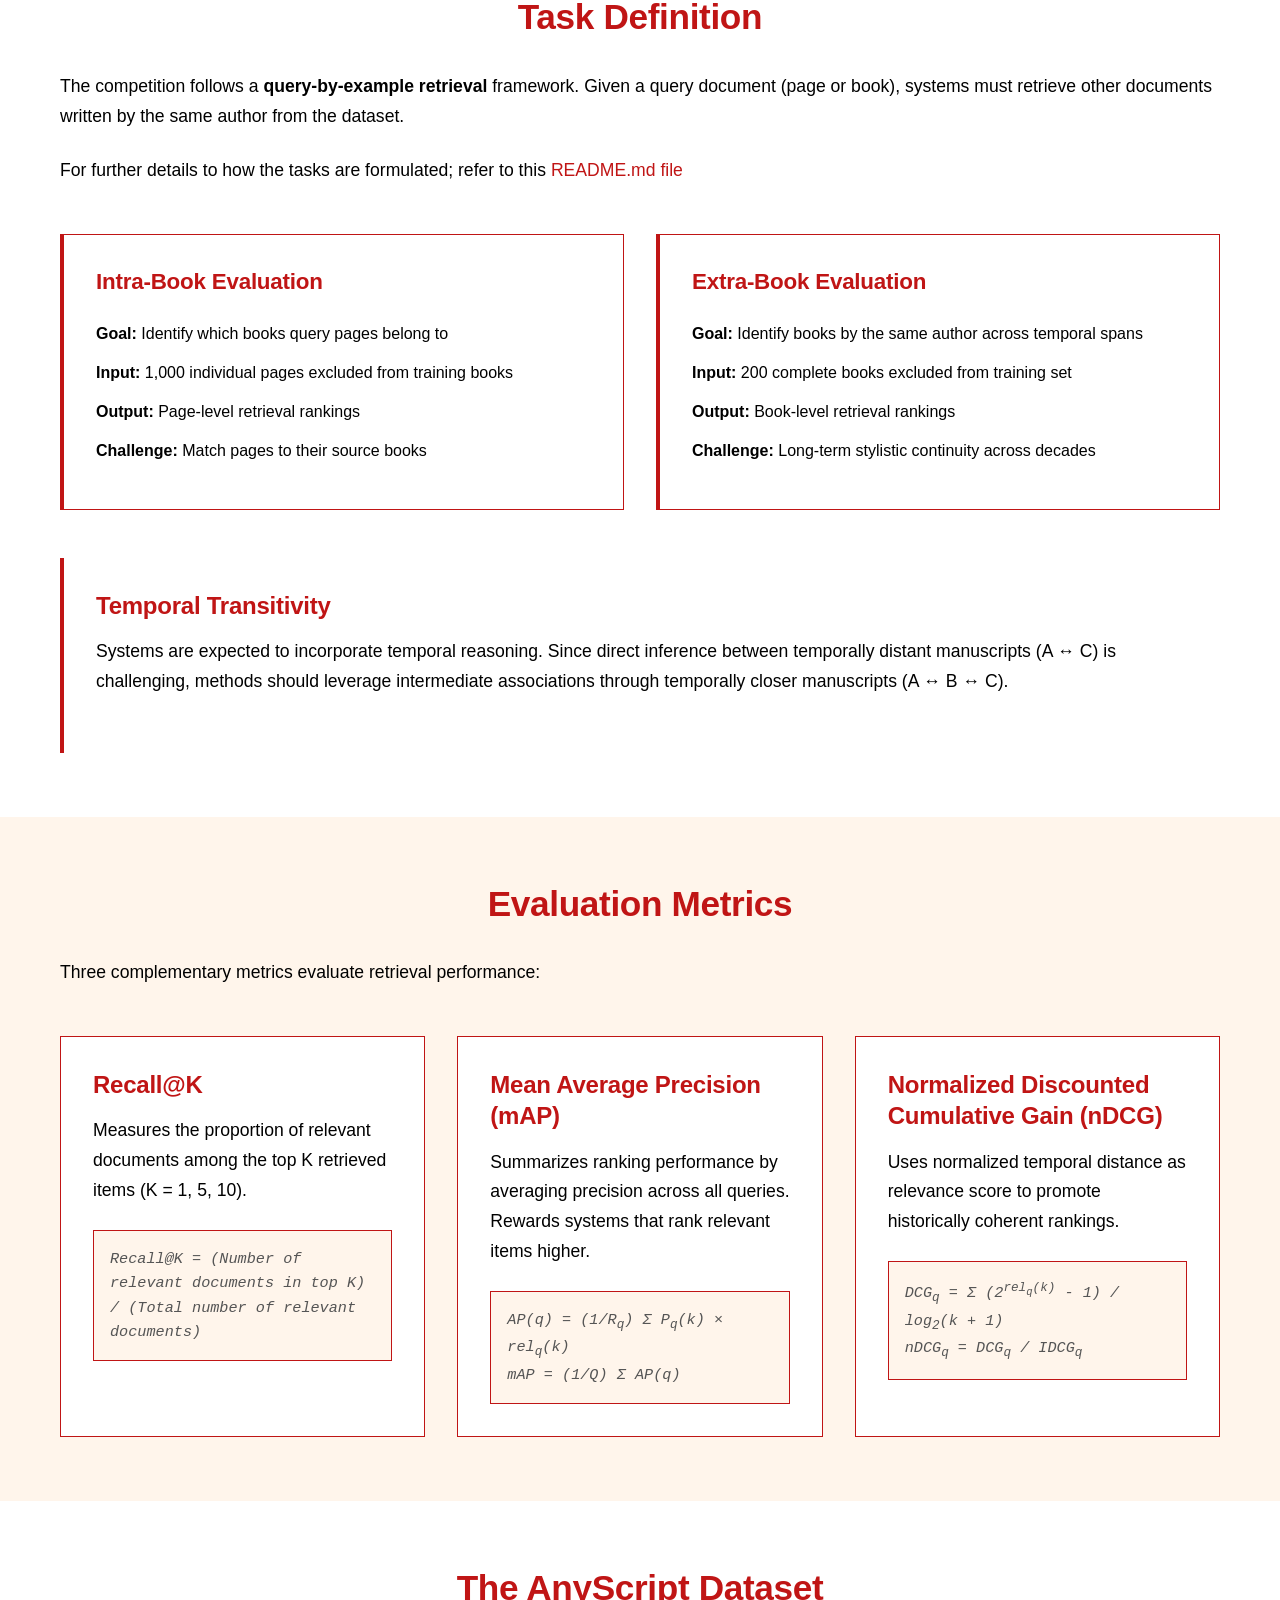
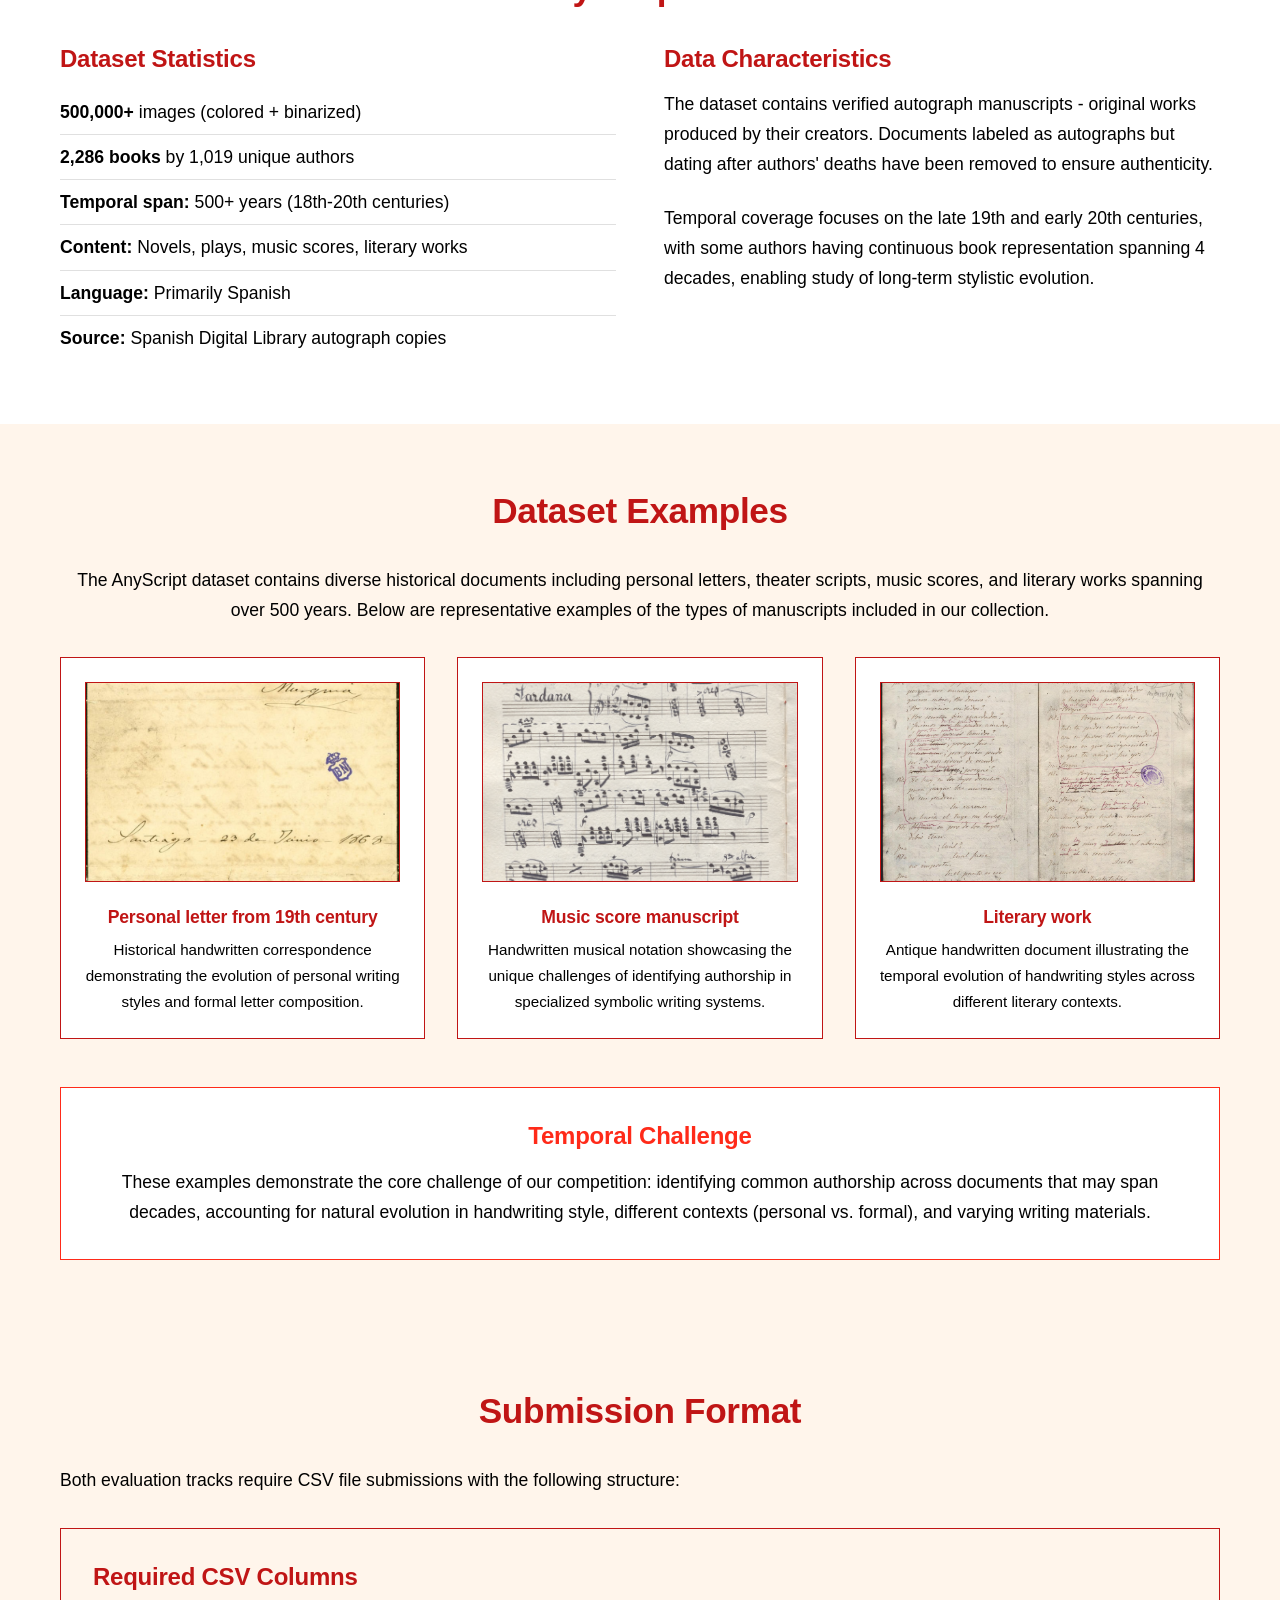
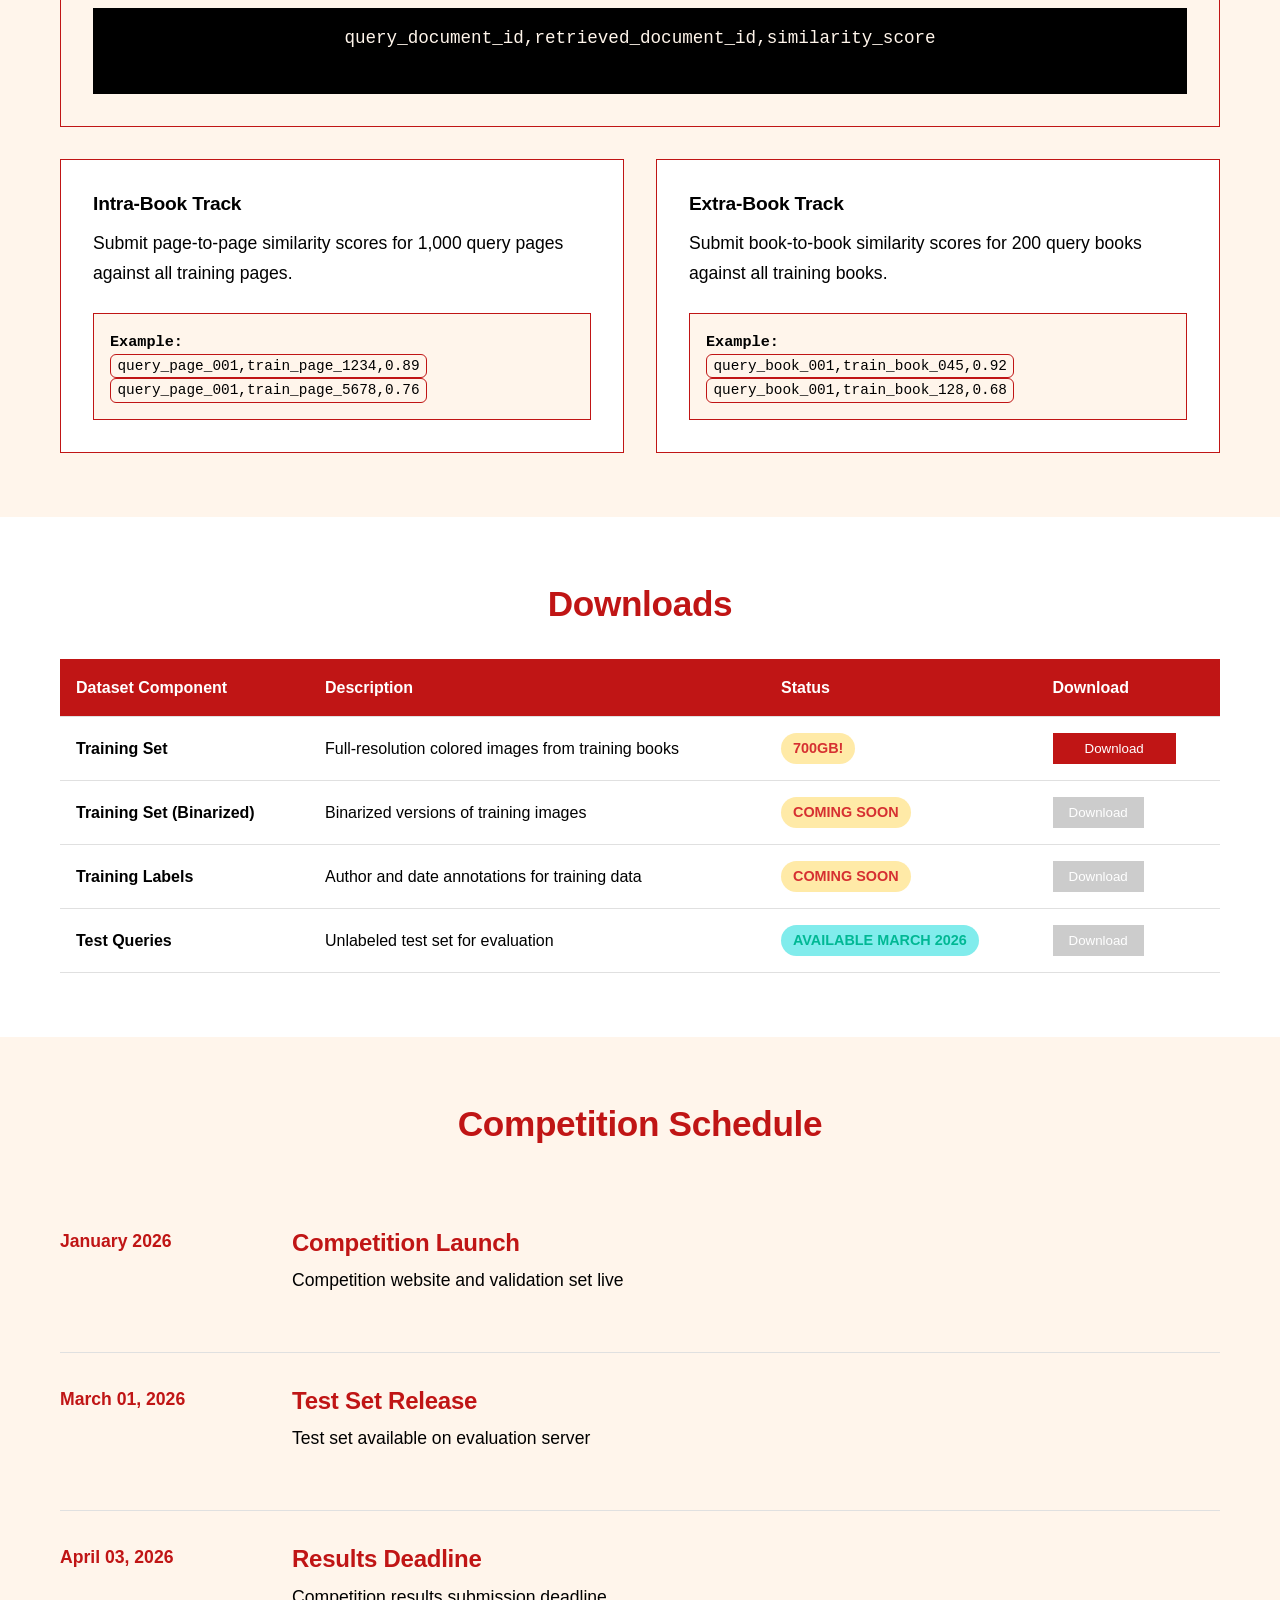
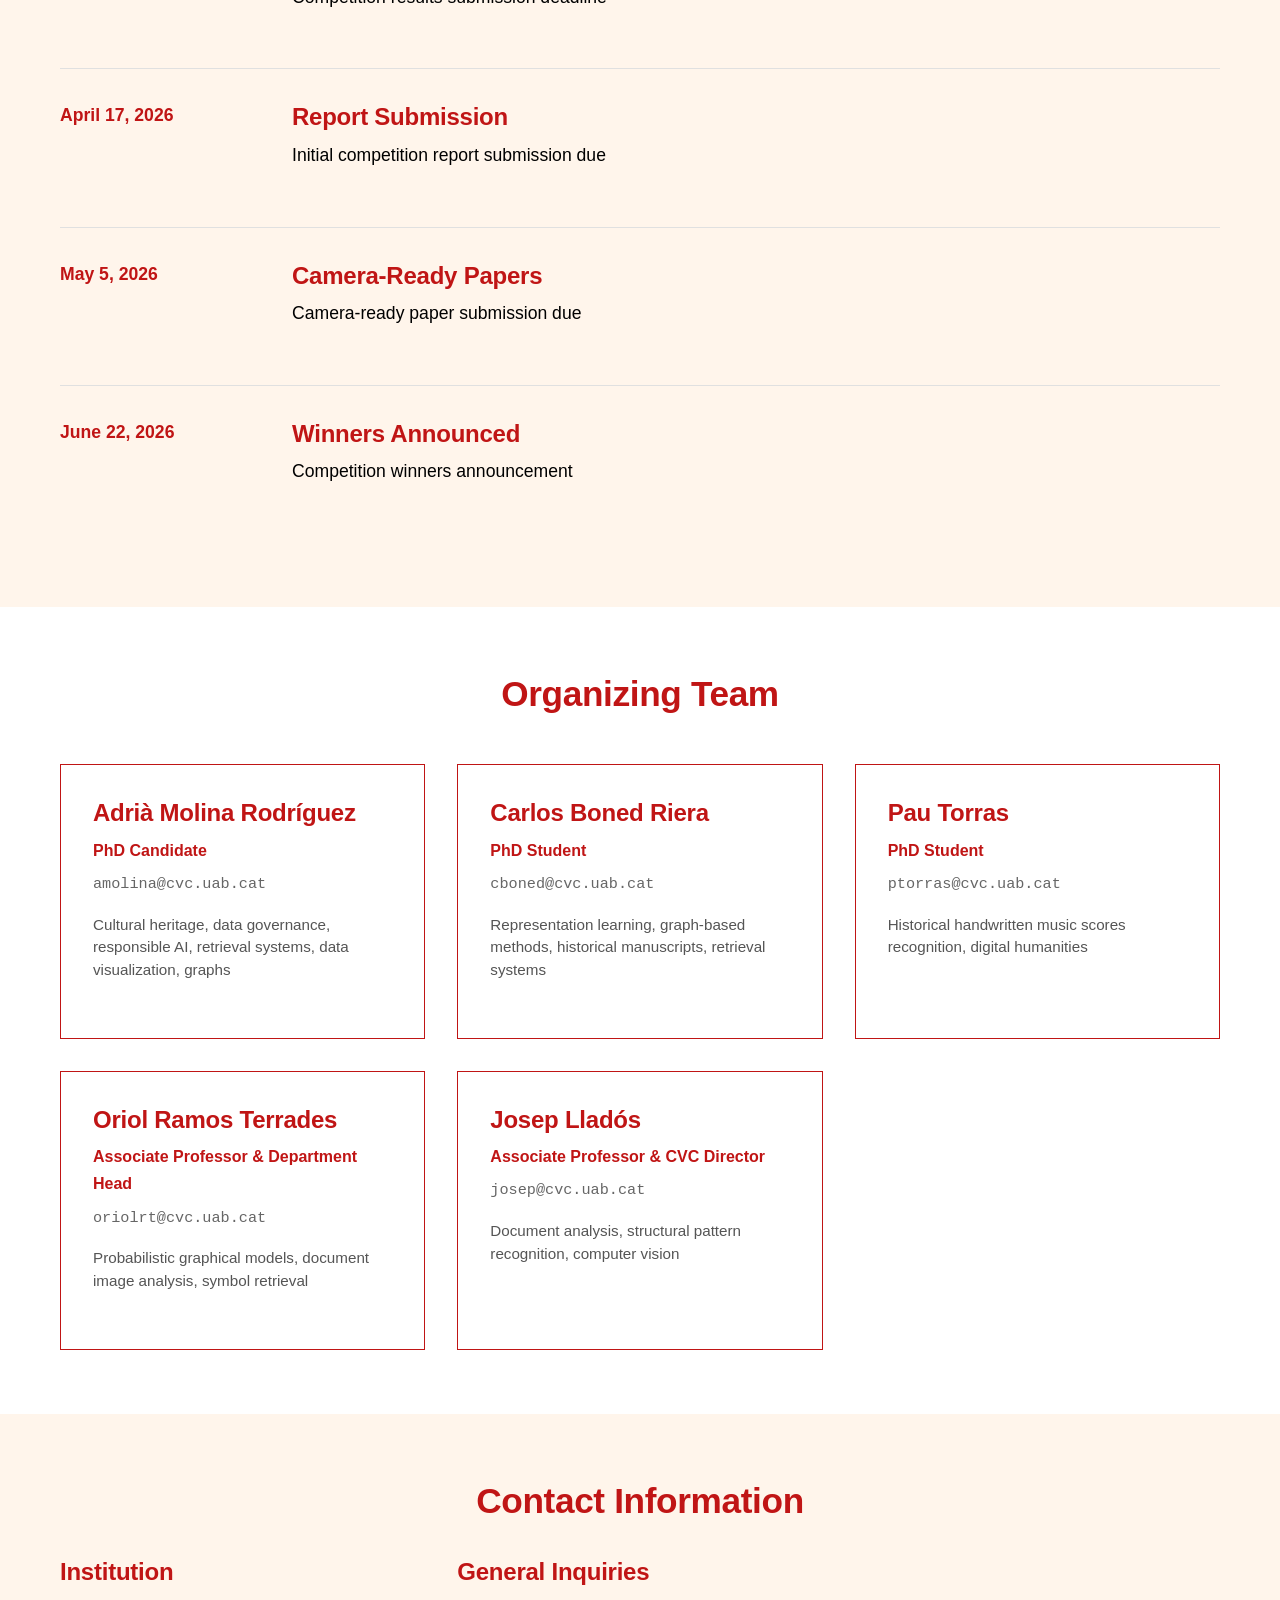
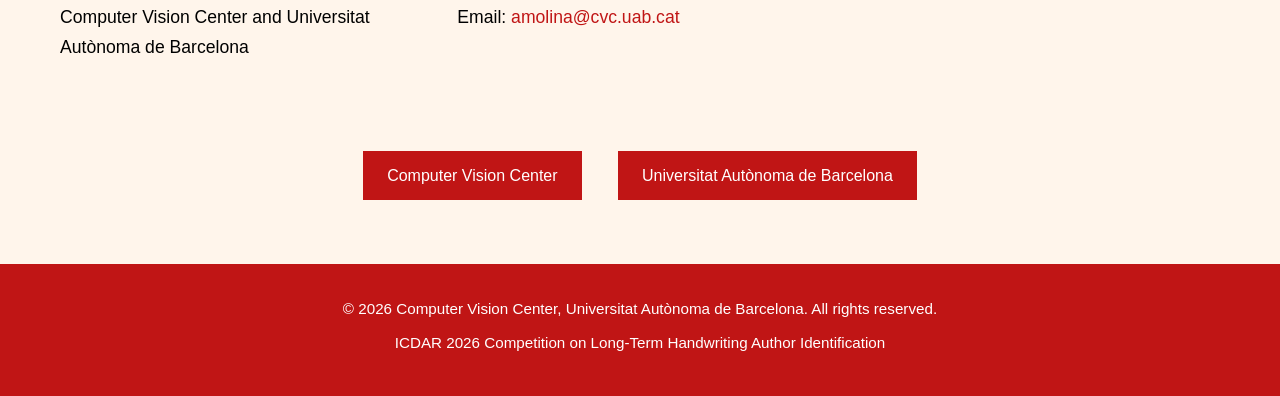
==== commit 06545d97: "Update index.html" ====
--- a/index.html
+++ b/index.html
@@ -112,7 +112,7 @@
                     written by the same author from the dataset.
                 </p>
                 <p>
-                For further details to how the tasks are formulated; refer to this<a href="https://github.com/CVC-DAG/anyscript/blob/main/README.md" target="_blank">README.md file</a>
+                For further details to how the tasks are formulated; refer to this <a href="https://github.com/CVC-DAG/anyscript/blob/main/README.md" target="_blank">README.md file</a>
 
                 </p>
                 
@@ -327,8 +327,14 @@
                             <tr>
                                 <td><strong>Training Set</strong></td>
                                 <td>Full-resolution colored images from training books</td>
-                                <td><span class="status coming-soon">Coming Soon</span></td>
-                                <td><button class="btn-download" disabled>Download</button></td>
+                                <td><span class="status coming-soon">700Gb!</span></td>
+                                <td><button class="btn-download">
+                                <a href="https://datasets.cvc.uab.cat/AnyScript/AnyScriptFiltered.tar.gz" 
+                                   download 
+                                   class="btn-download">
+                                    Download
+                                </a>
+                            </button></td>
                             </tr>
                             <tr>
                                 <td><strong>Training Set (Binarized)</strong></td>
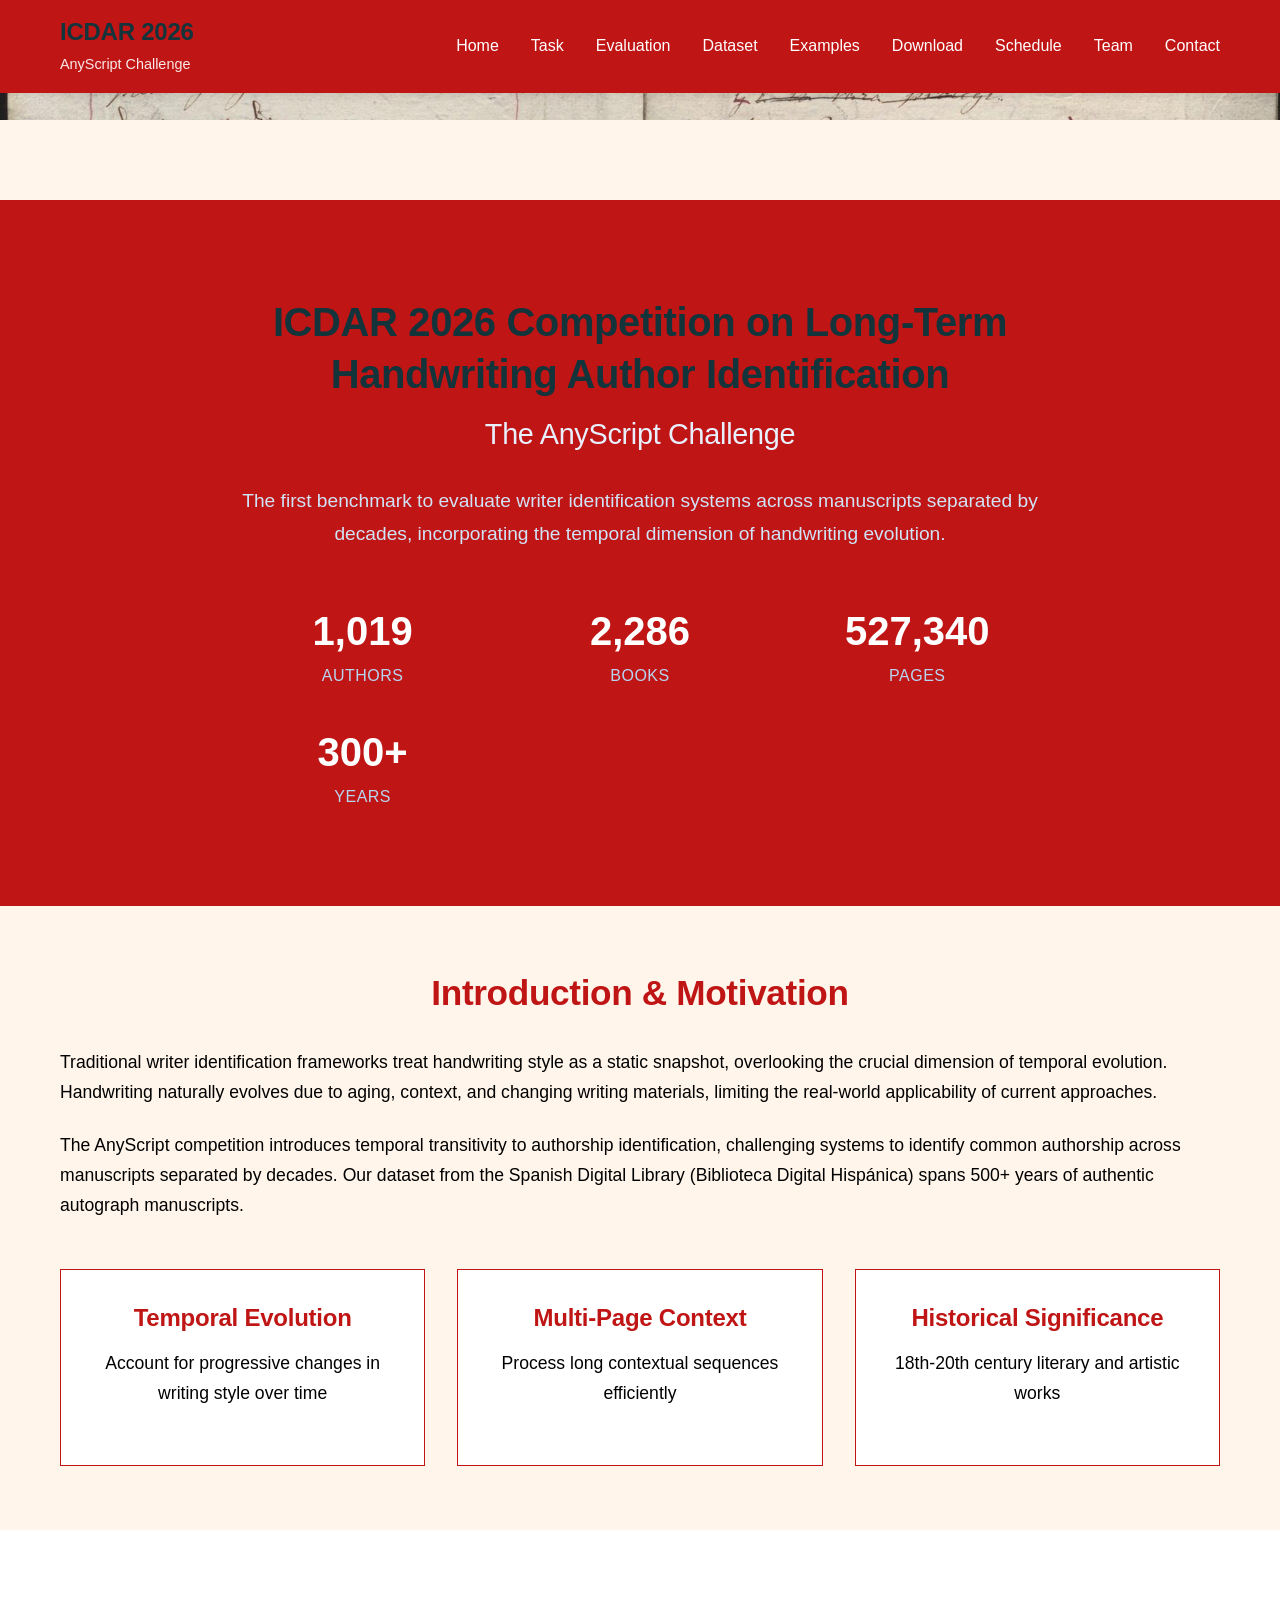
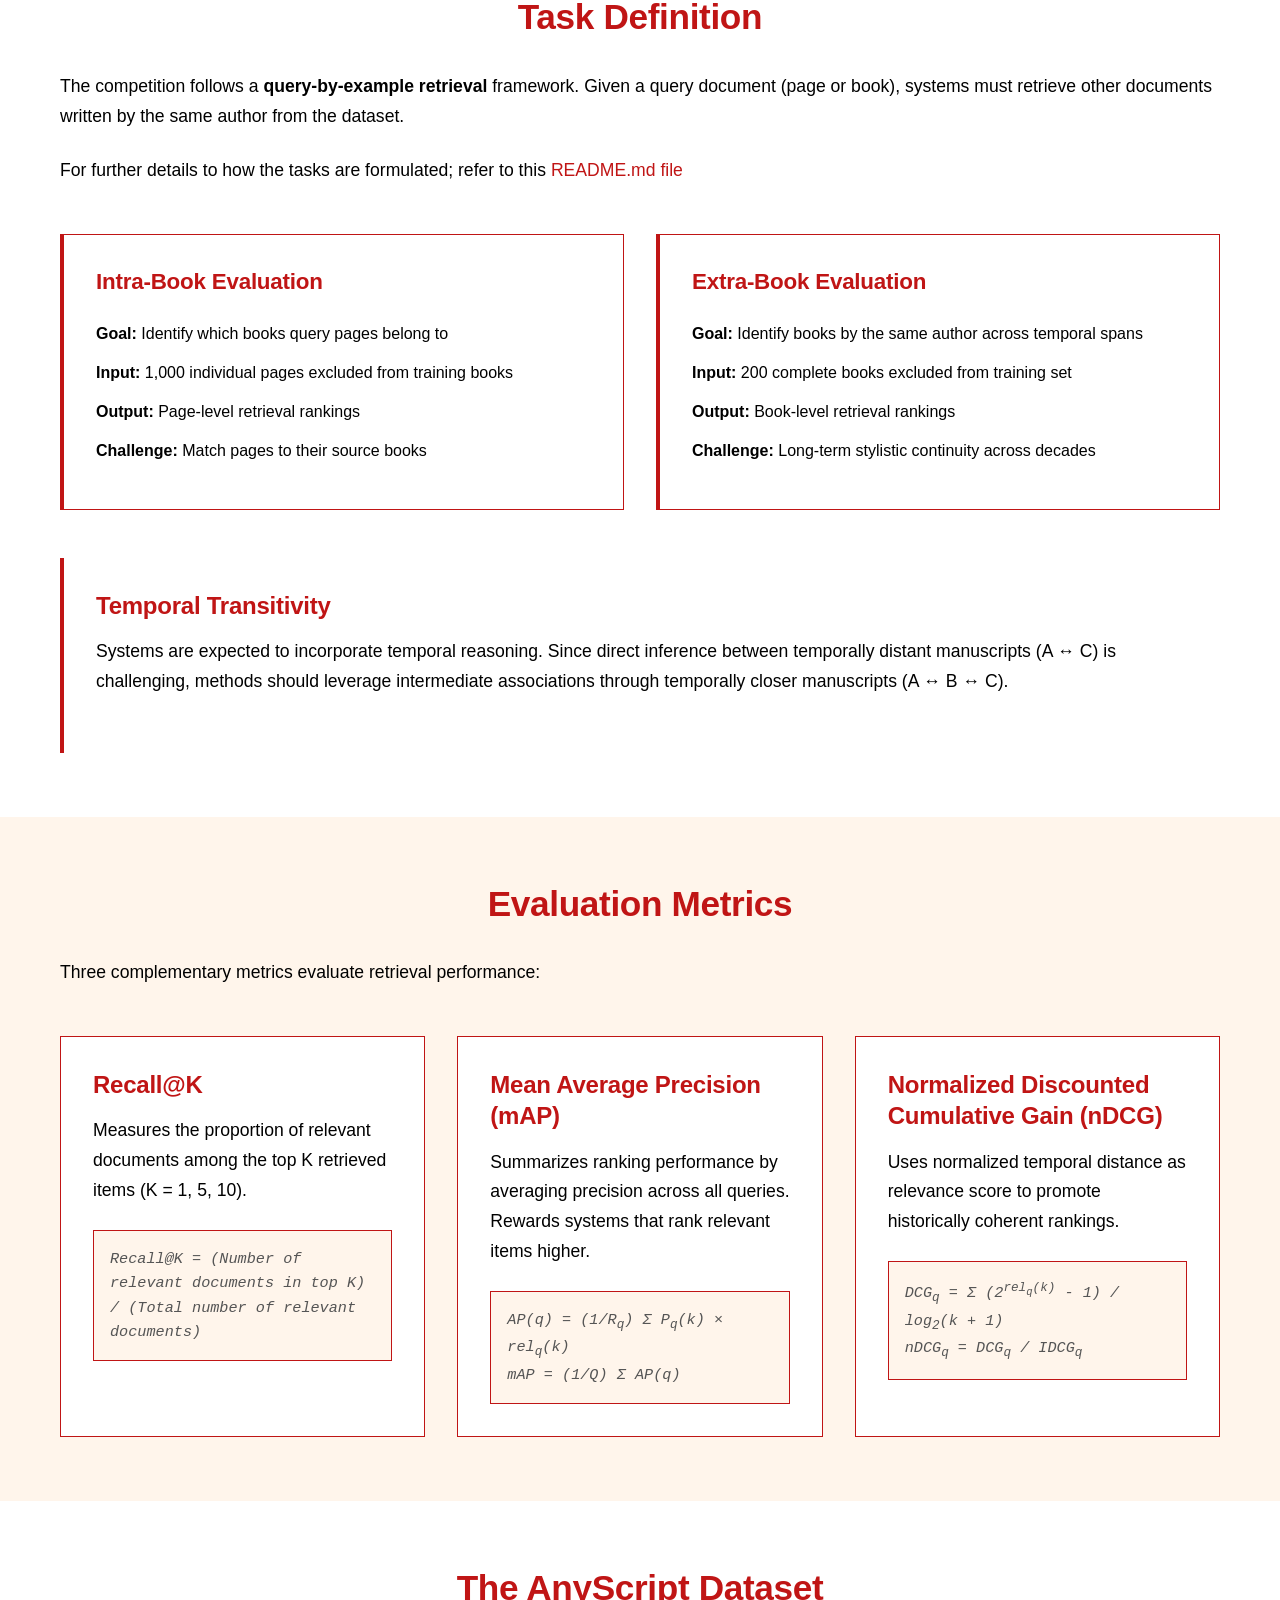
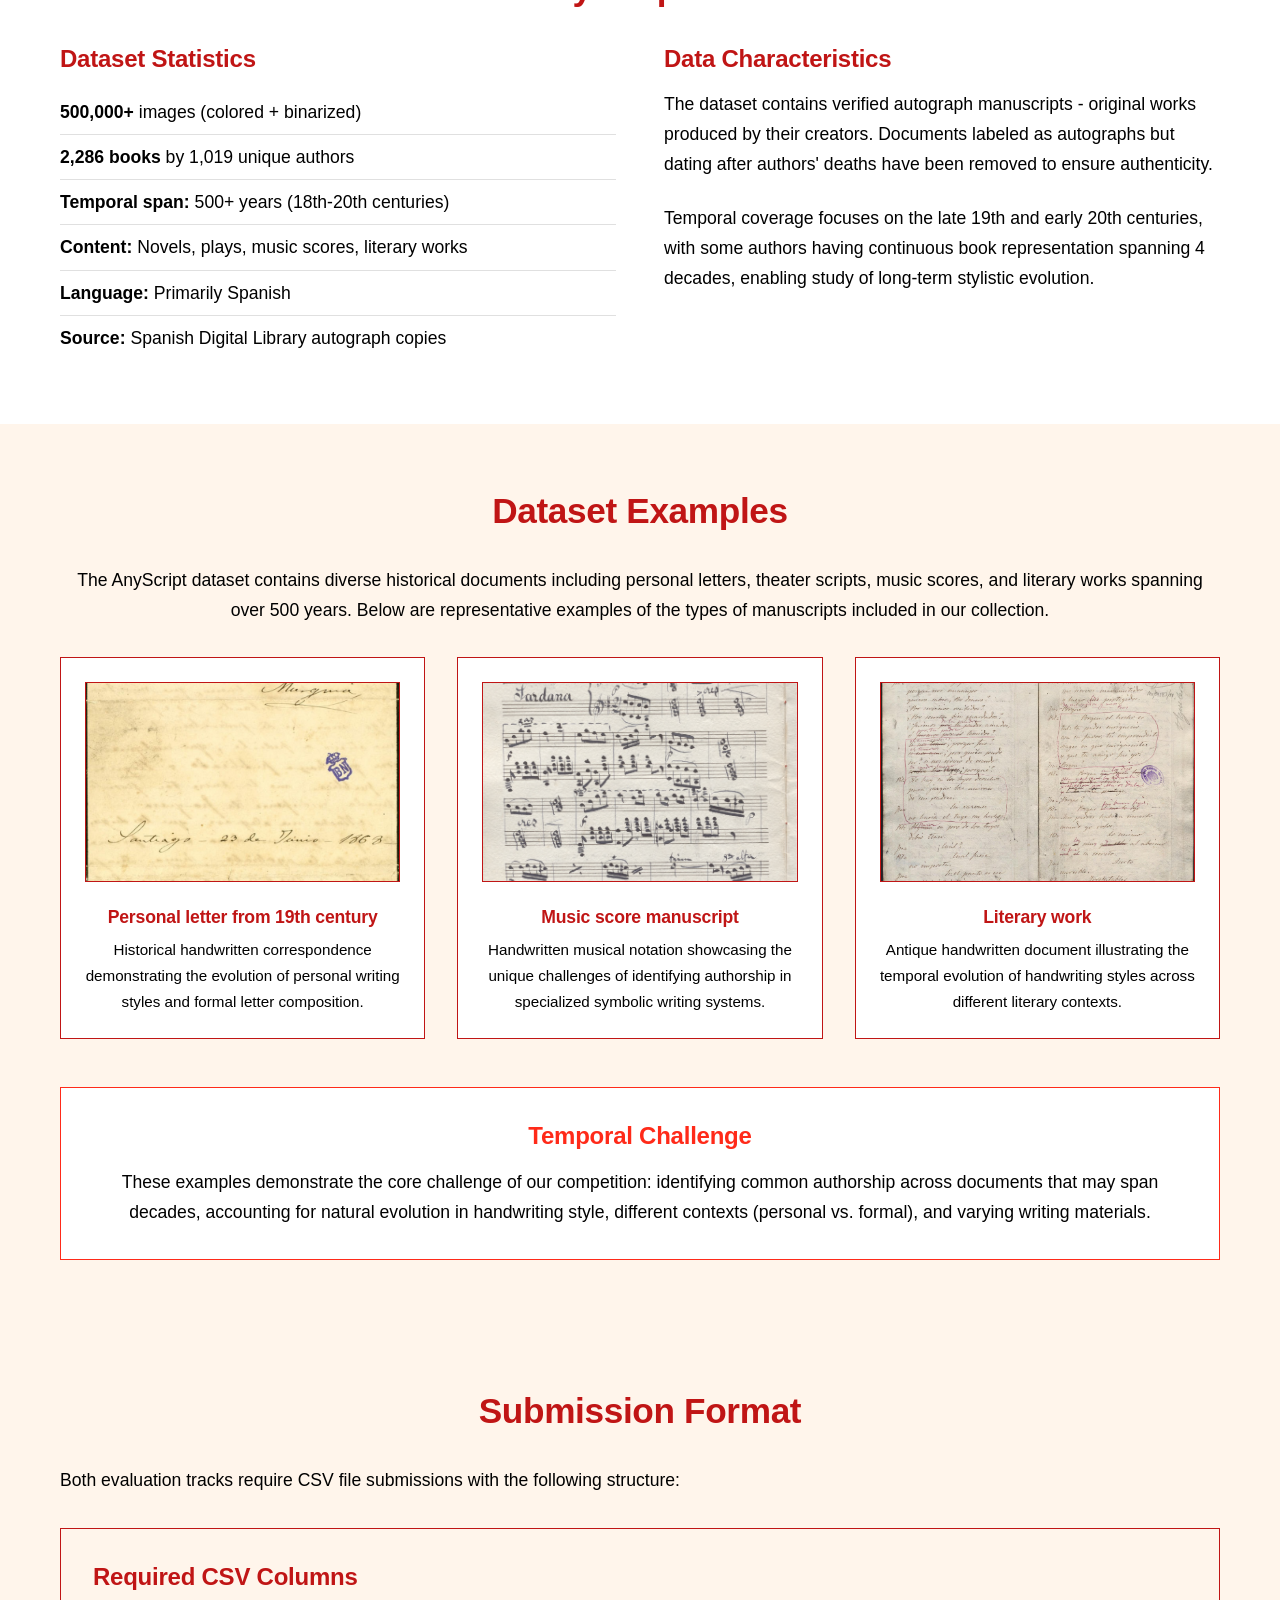
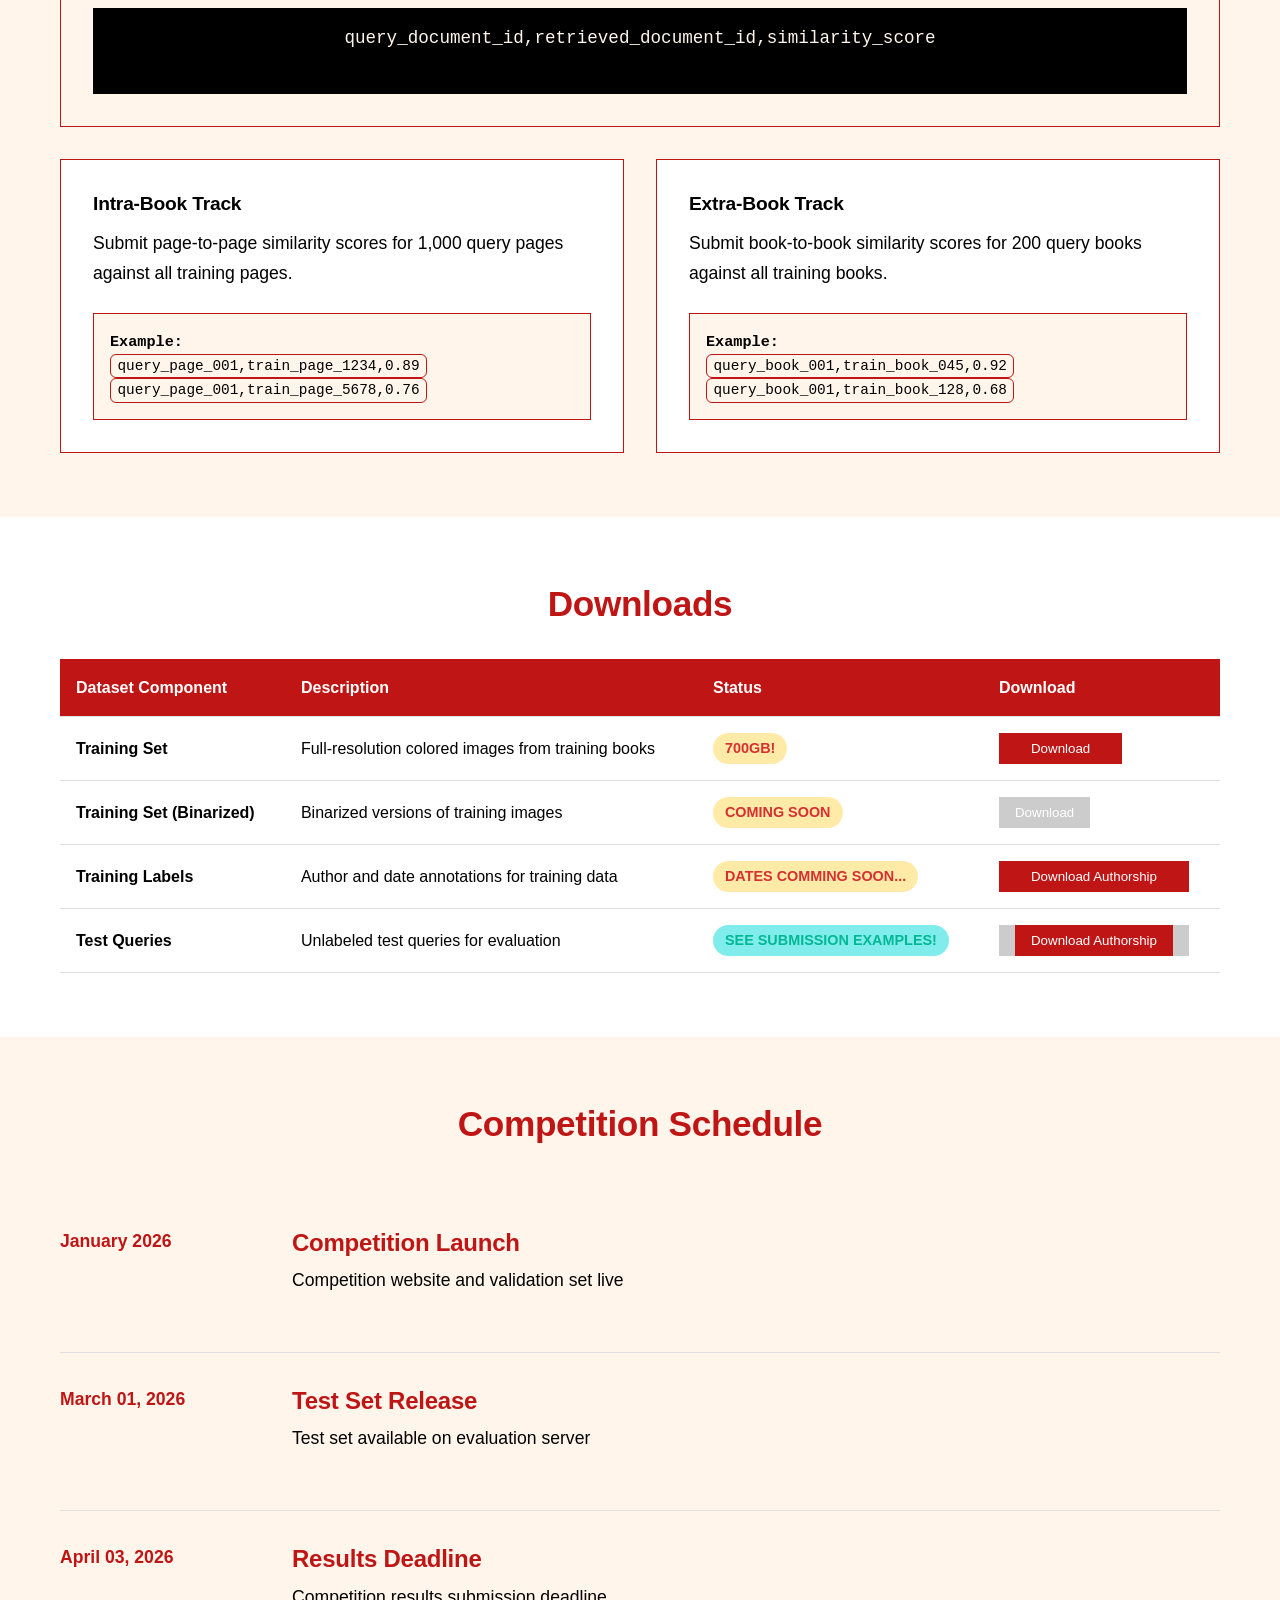
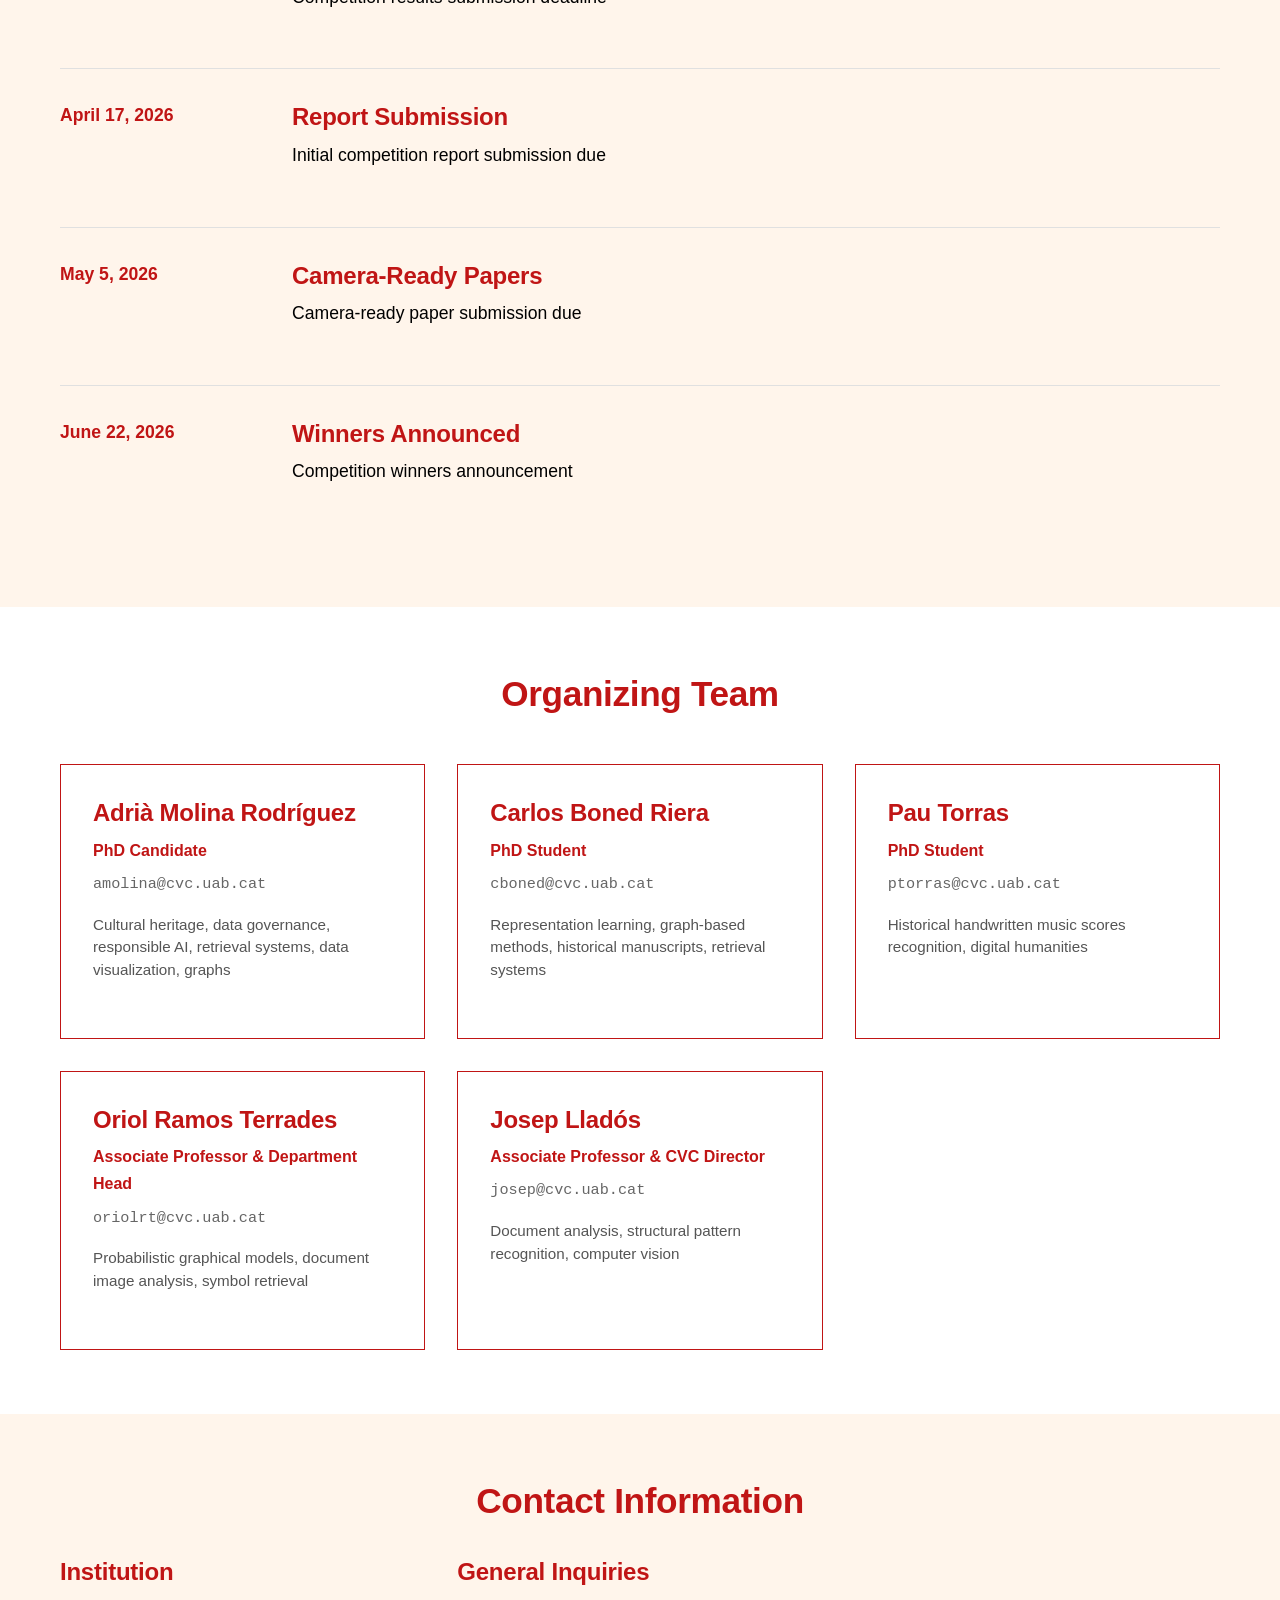
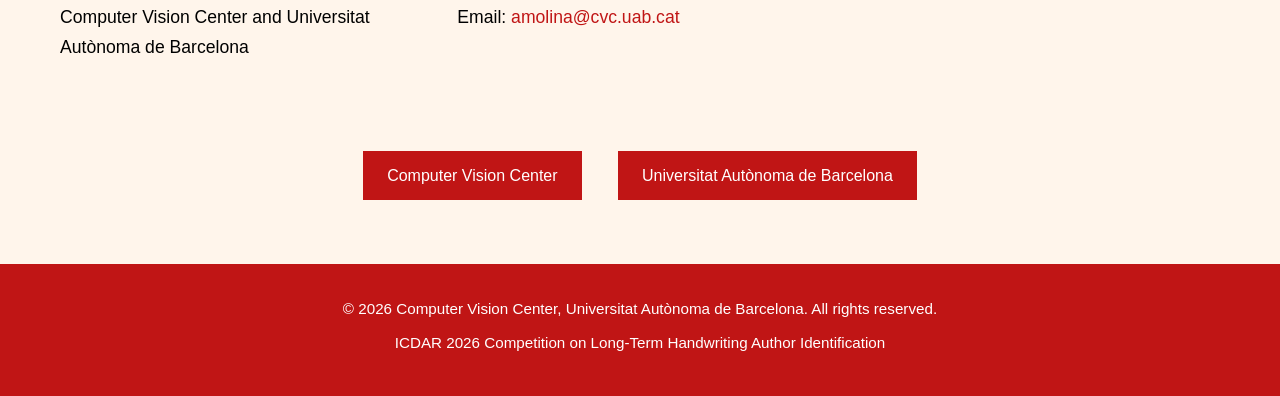
==== commit cb3c47f7: "Update index.html" ====
--- a/index.html
+++ b/index.html
@@ -345,14 +345,26 @@
                             <tr>
                                 <td><strong>Training Labels</strong></td>
                                 <td>Author and date annotations for training data</td>
-                                <td><span class="status coming-soon">Coming Soon</span></td>
-                                <td><button class="btn-download" disabled>Download</button></td>
+                                <td><span class="status coming-soon">Dates comming soon...</span></td>
+                                <td><button class="btn-download">
+                                    <a href="https://datasets.cvc.uab.cat/AnyScript/ground_truth.tar.gz" 
+                                   download 
+                                   class="btn-download">
+                                    Download Authorship
+                                </a></button></td>
                             </tr>
                             <tr>
                                 <td><strong>Test Queries</strong></td>
-                                <td>Unlabeled test set for evaluation</td>
-                                <td><span class="status available-march">Available March 2026</span></td>
-                                <td><button class="btn-download" disabled>Download</button></td>
+                                <td>Unlabeled test queries for evaluation</td>
+                                <td><span class="status available-march"> See submission examples!</span></td>
+                                <td><button class="btn-download" disabled>
+                                    
+                                 <a href="https://datasets.cvc.uab.cat/AnyScript/queries.tar.gz" 
+                                   download 
+                                   class="btn-download">
+                                    Download Authorship
+                                </a>
+                                </button></td>
                             </tr>
                         </tbody>
                     </table>
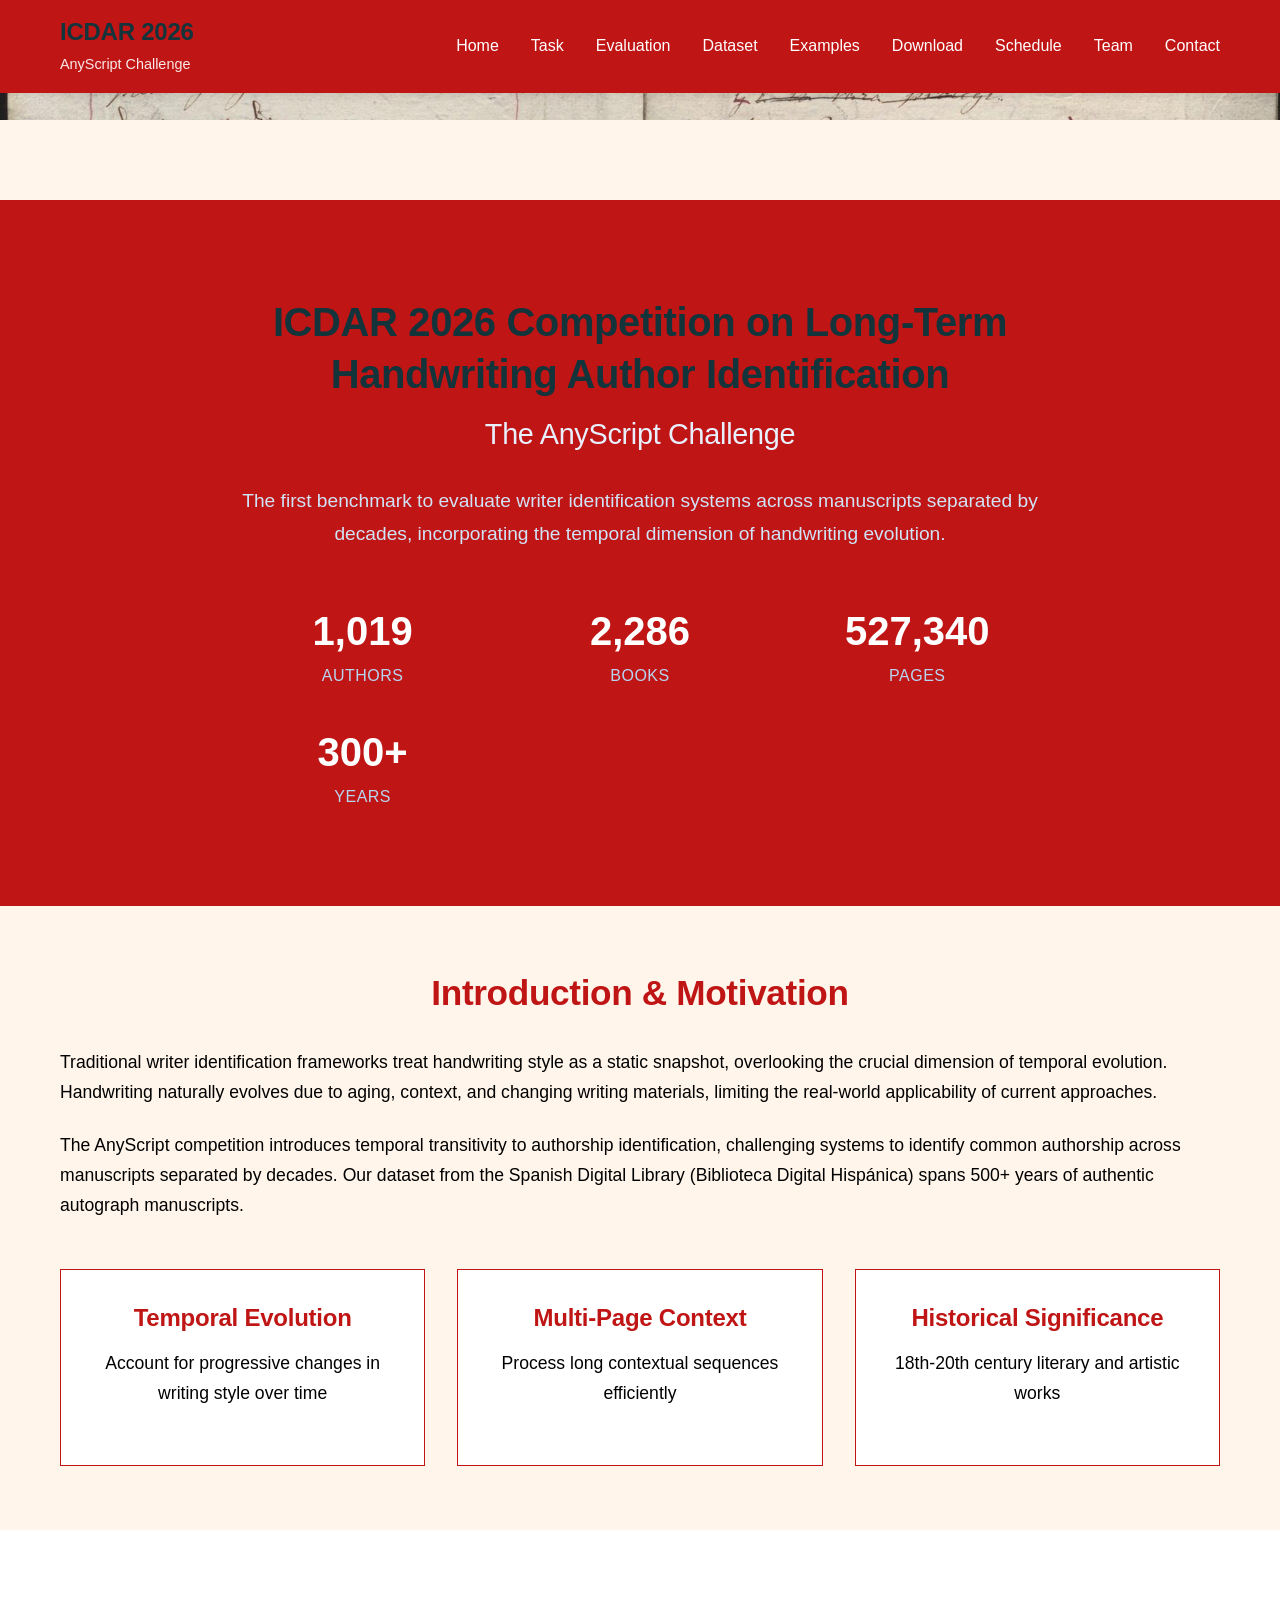
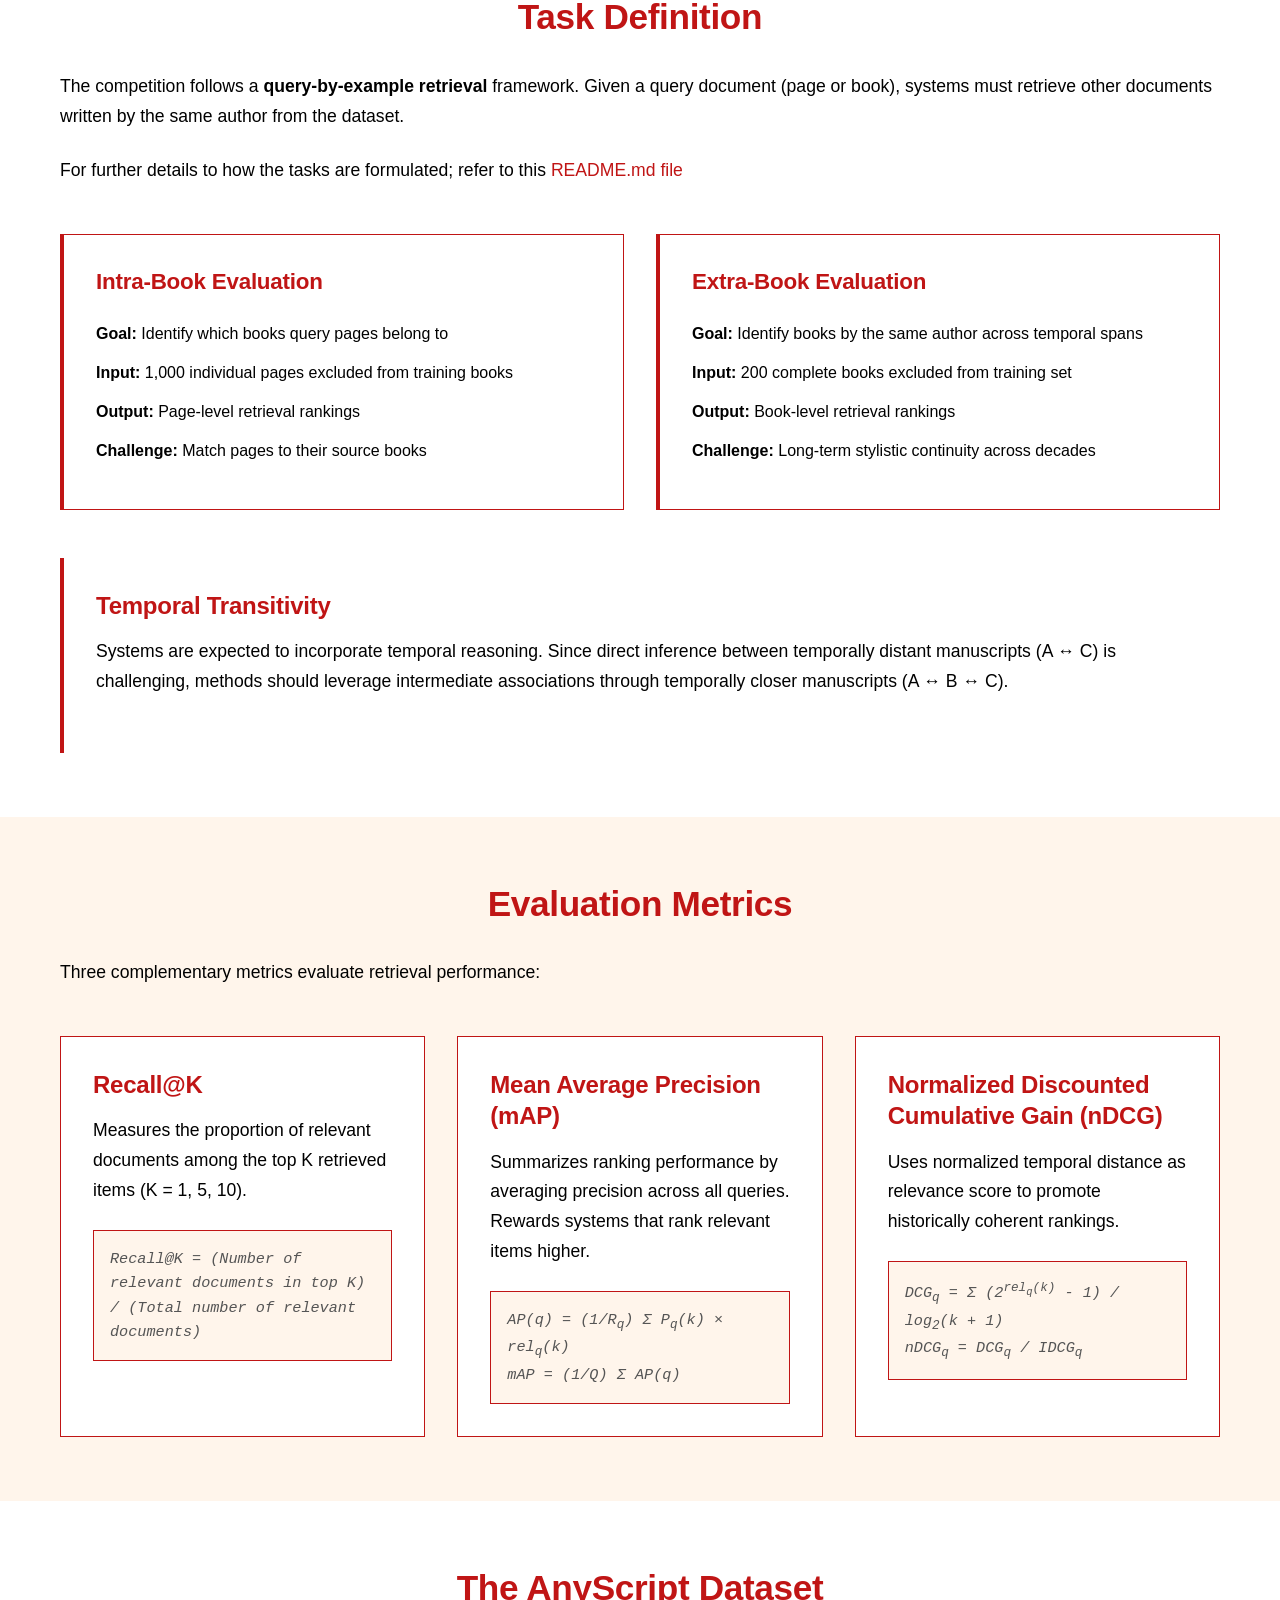
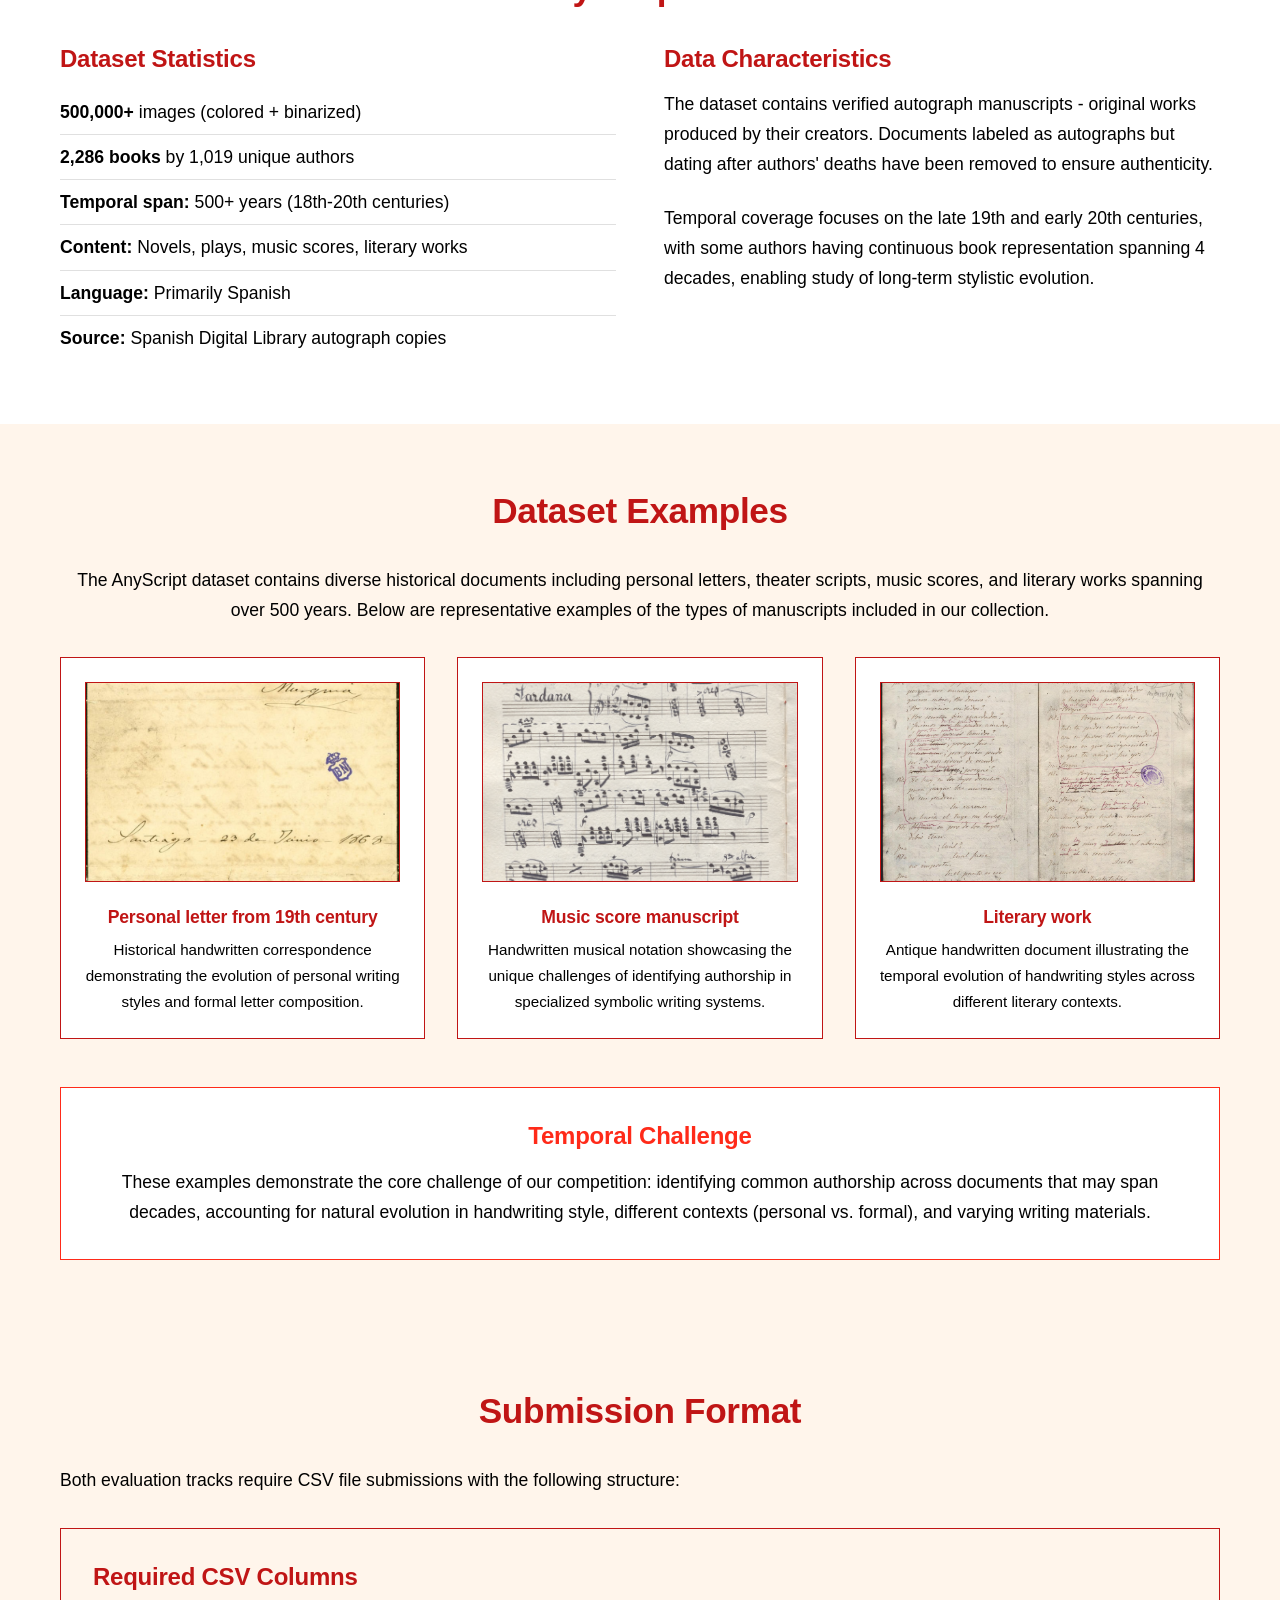
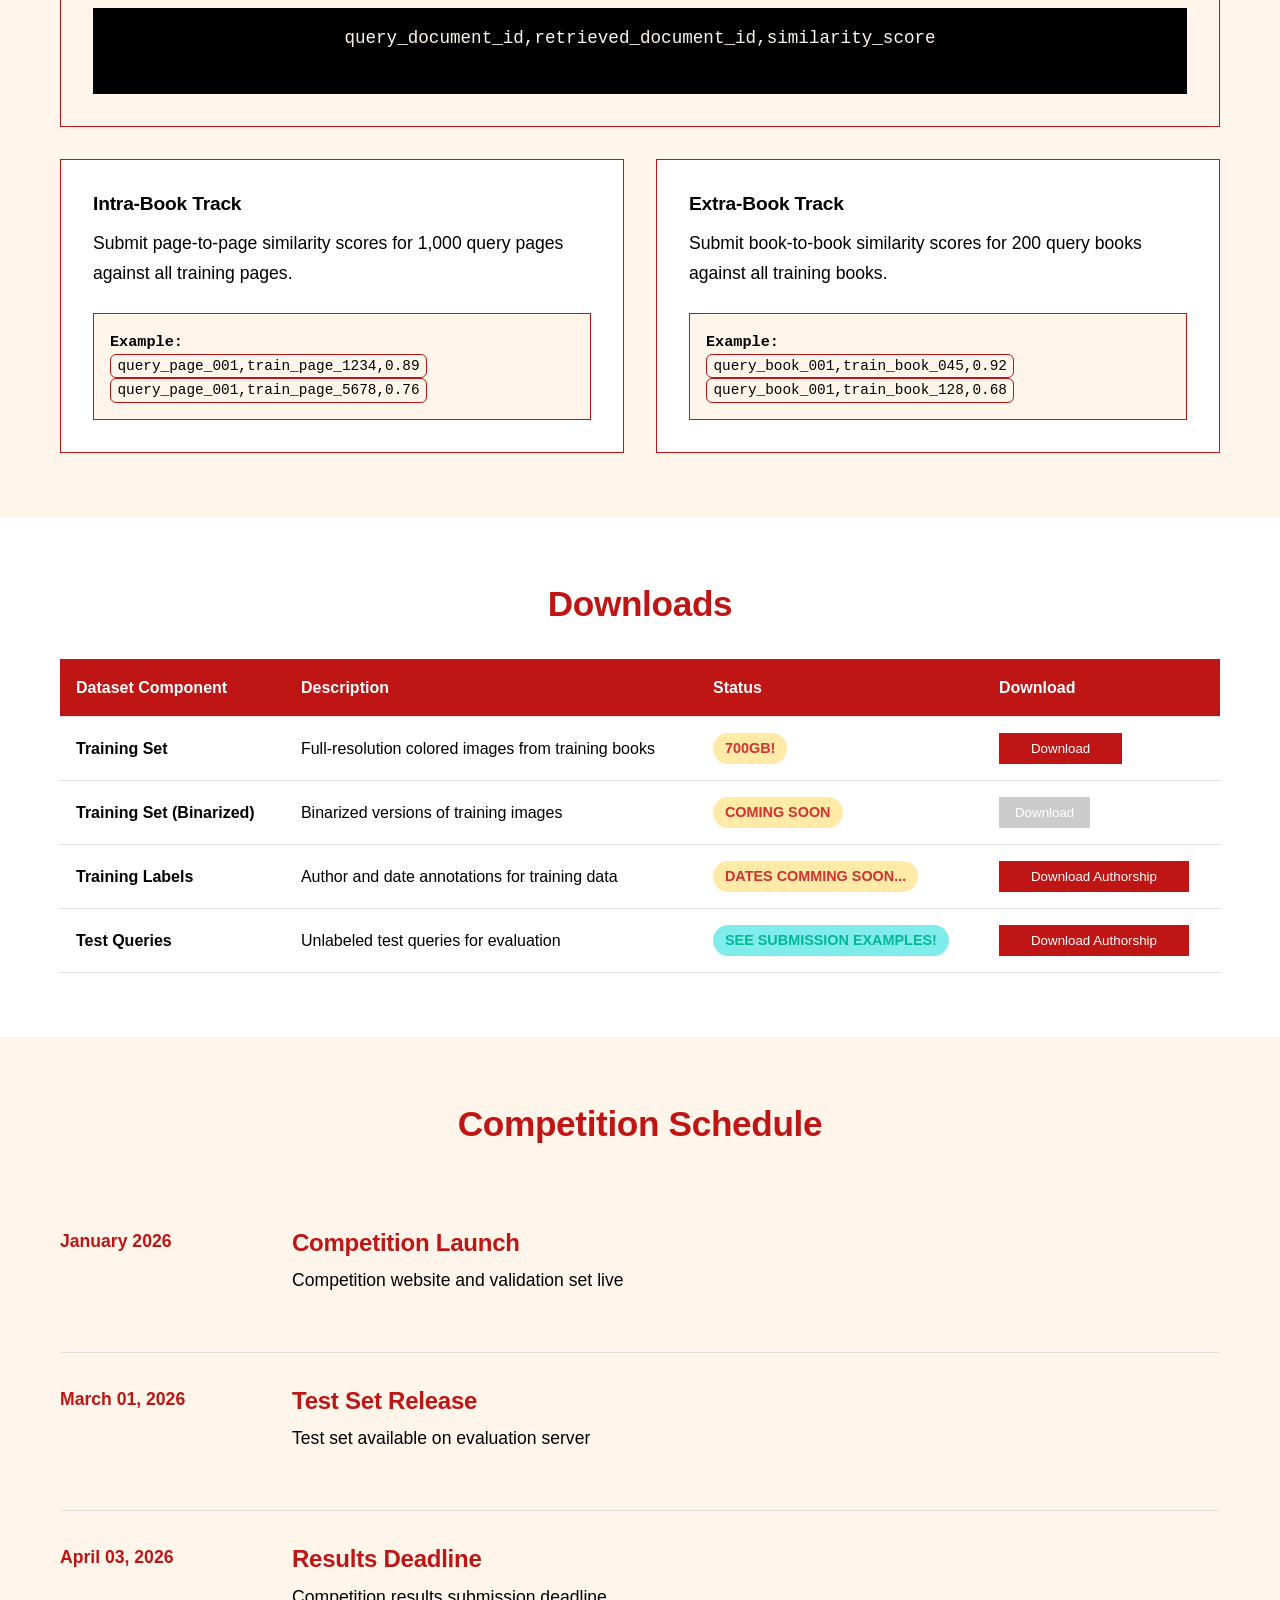
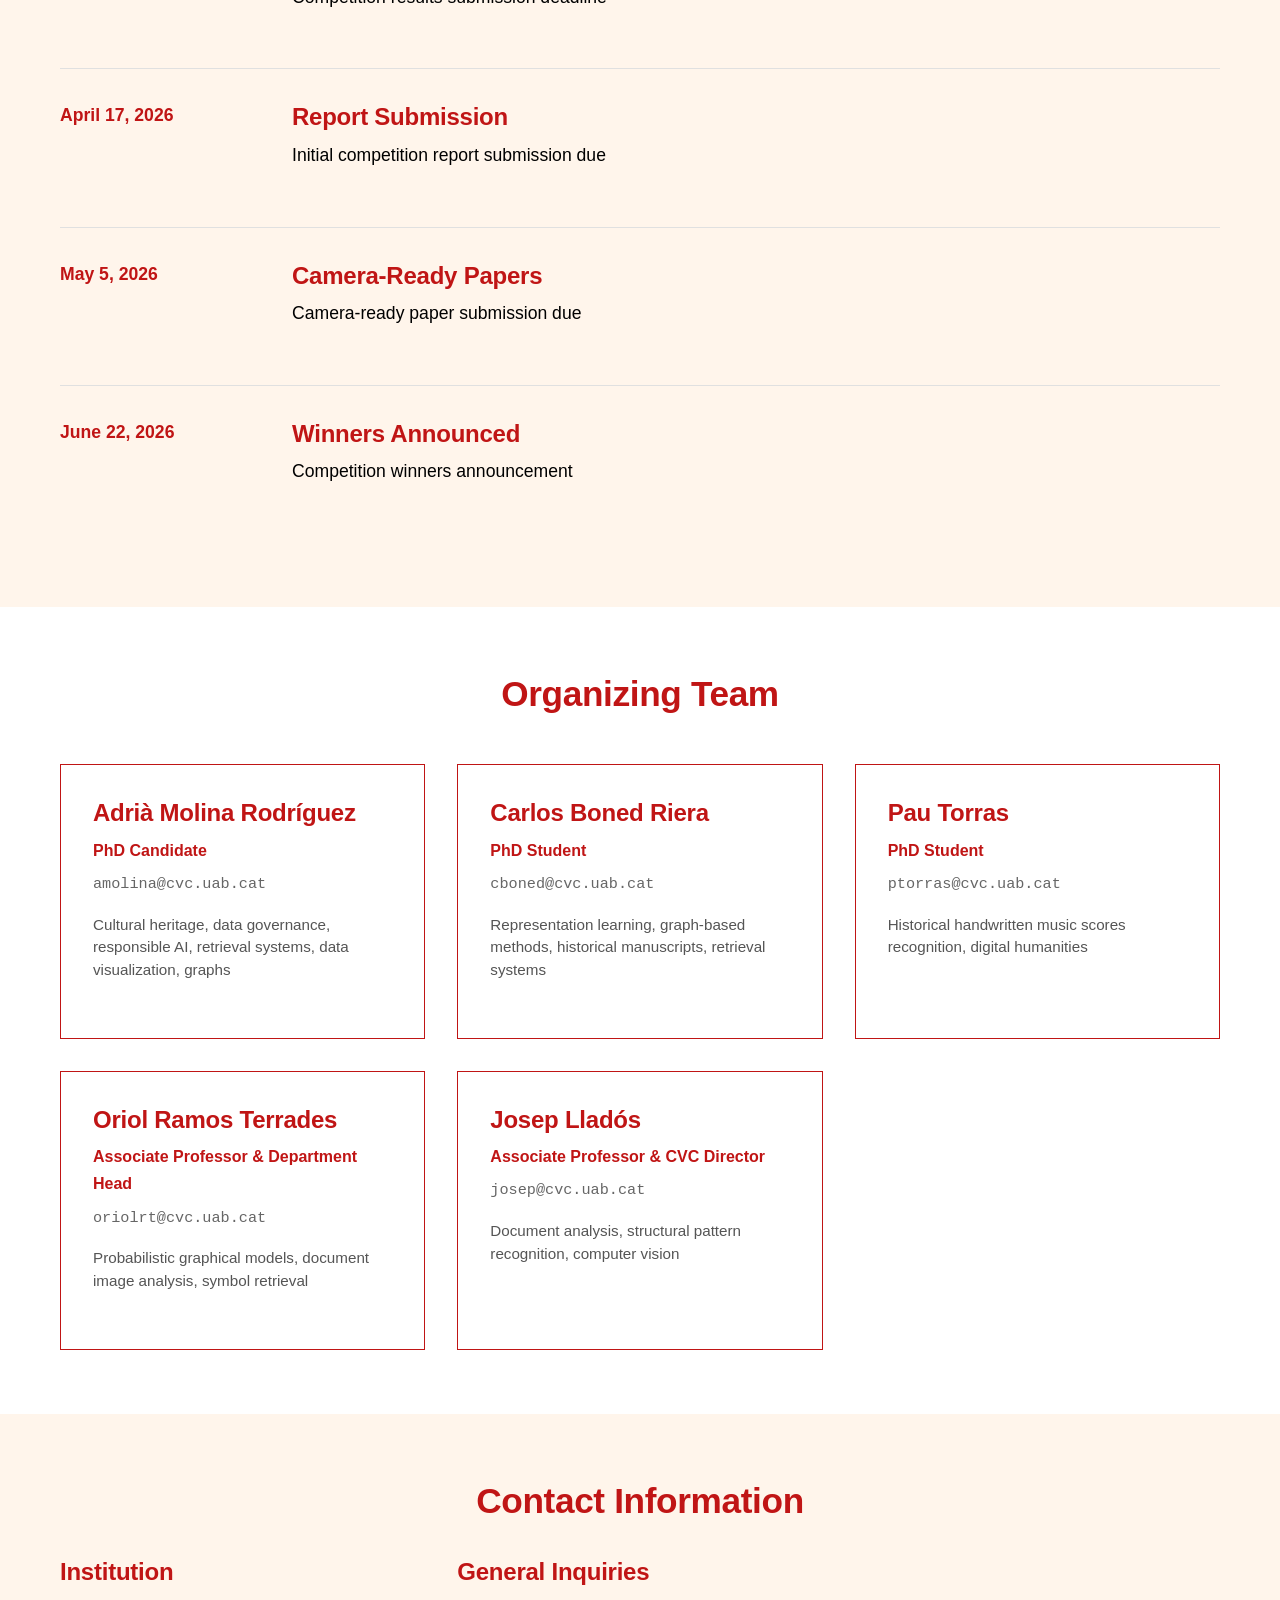
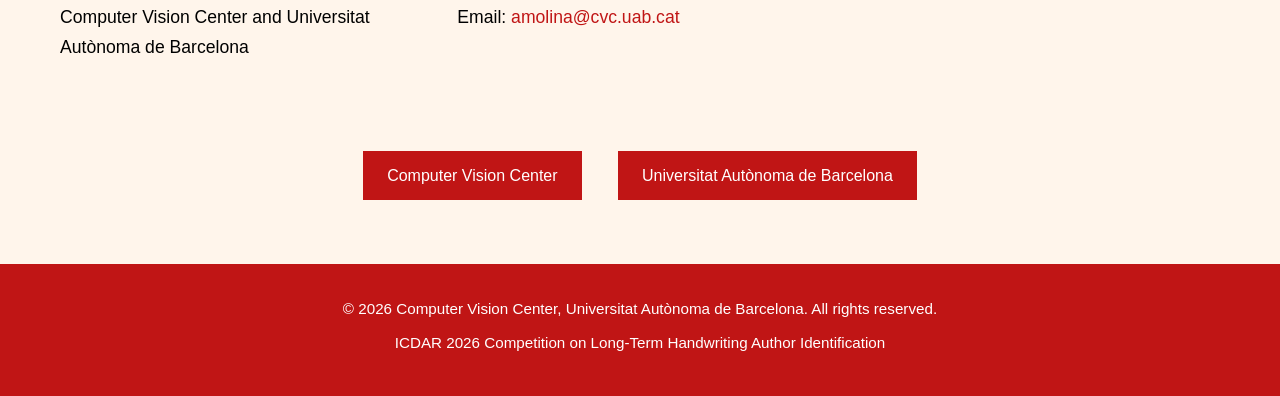
==== commit cd9ba73f: "Update index.html" ====
--- a/index.html
+++ b/index.html
@@ -357,7 +357,7 @@
                                 <td><strong>Test Queries</strong></td>
                                 <td>Unlabeled test queries for evaluation</td>
                                 <td><span class="status available-march"> See submission examples!</span></td>
-                                <td><button class="btn-download" disabled>
+                                <td><button class="btn-download">
                                     
                                  <a href="https://datasets.cvc.uab.cat/AnyScript/queries.tar.gz" 
                                    download 
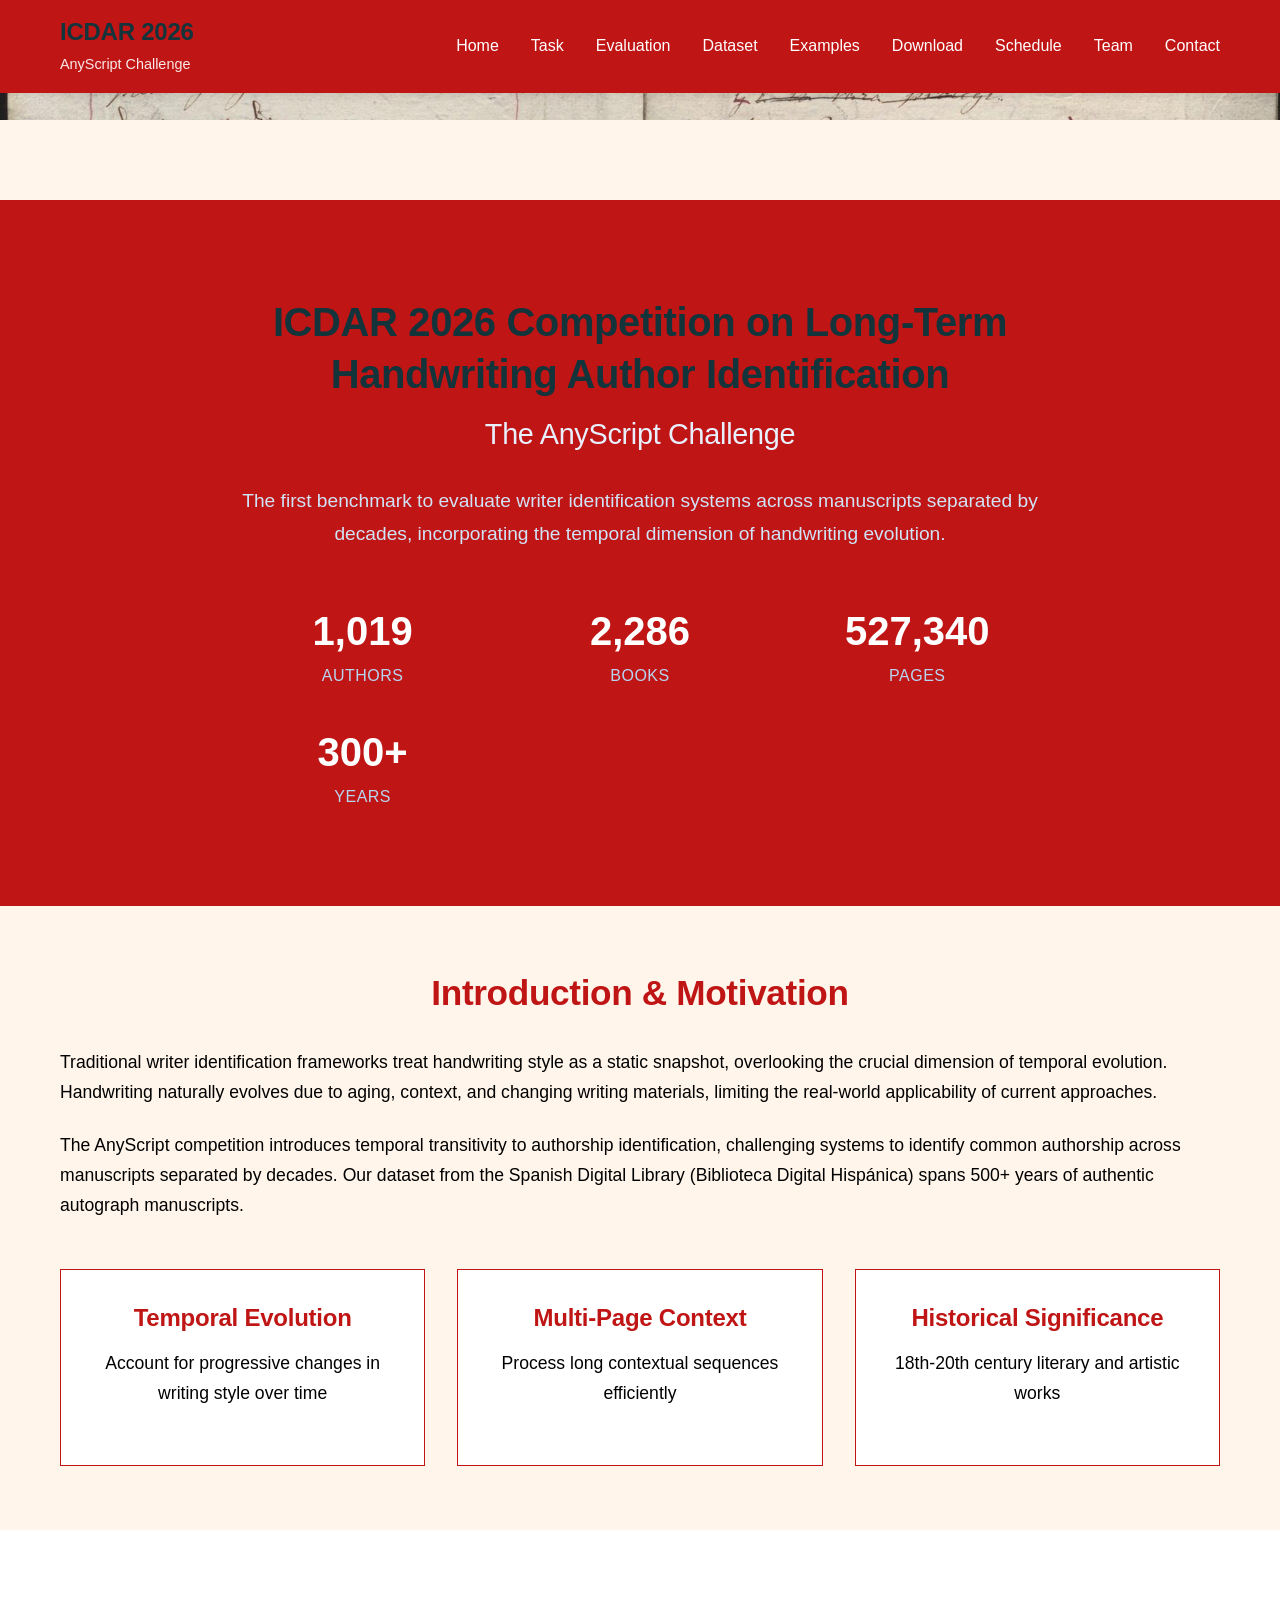
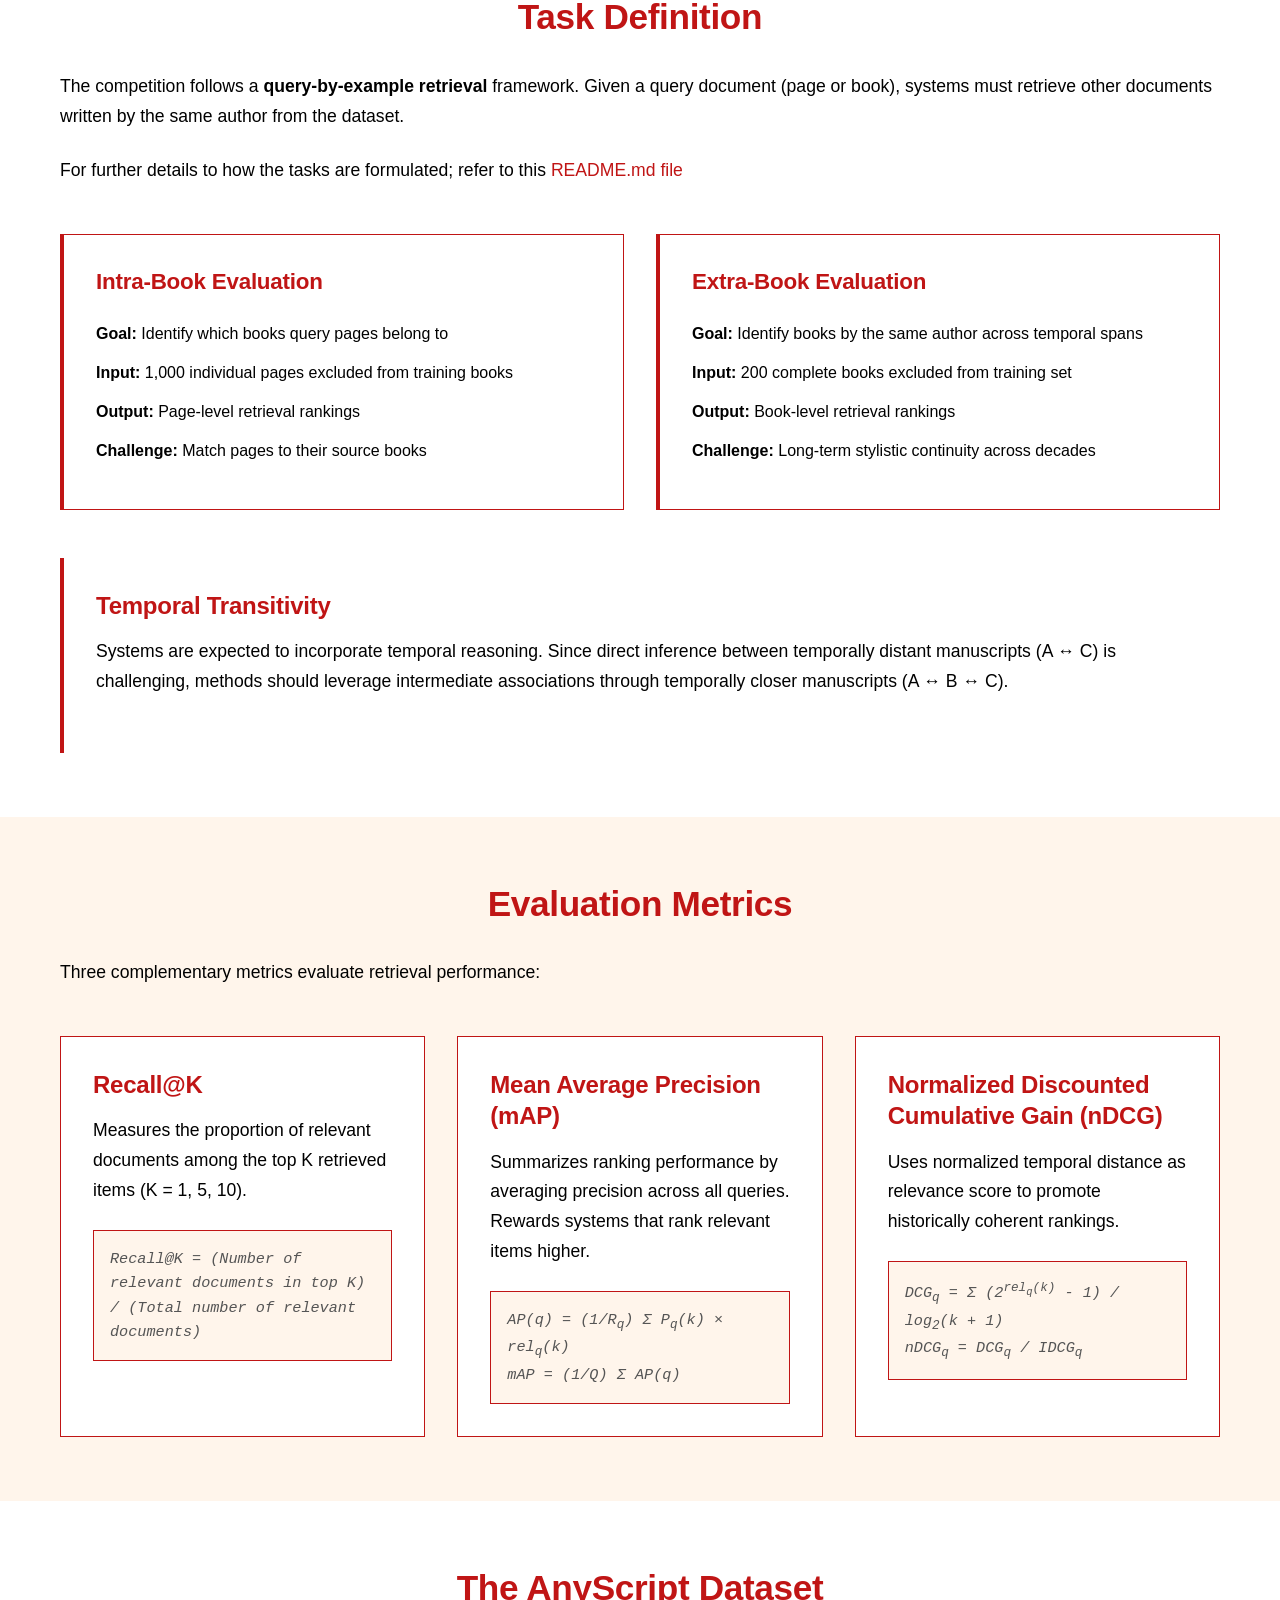
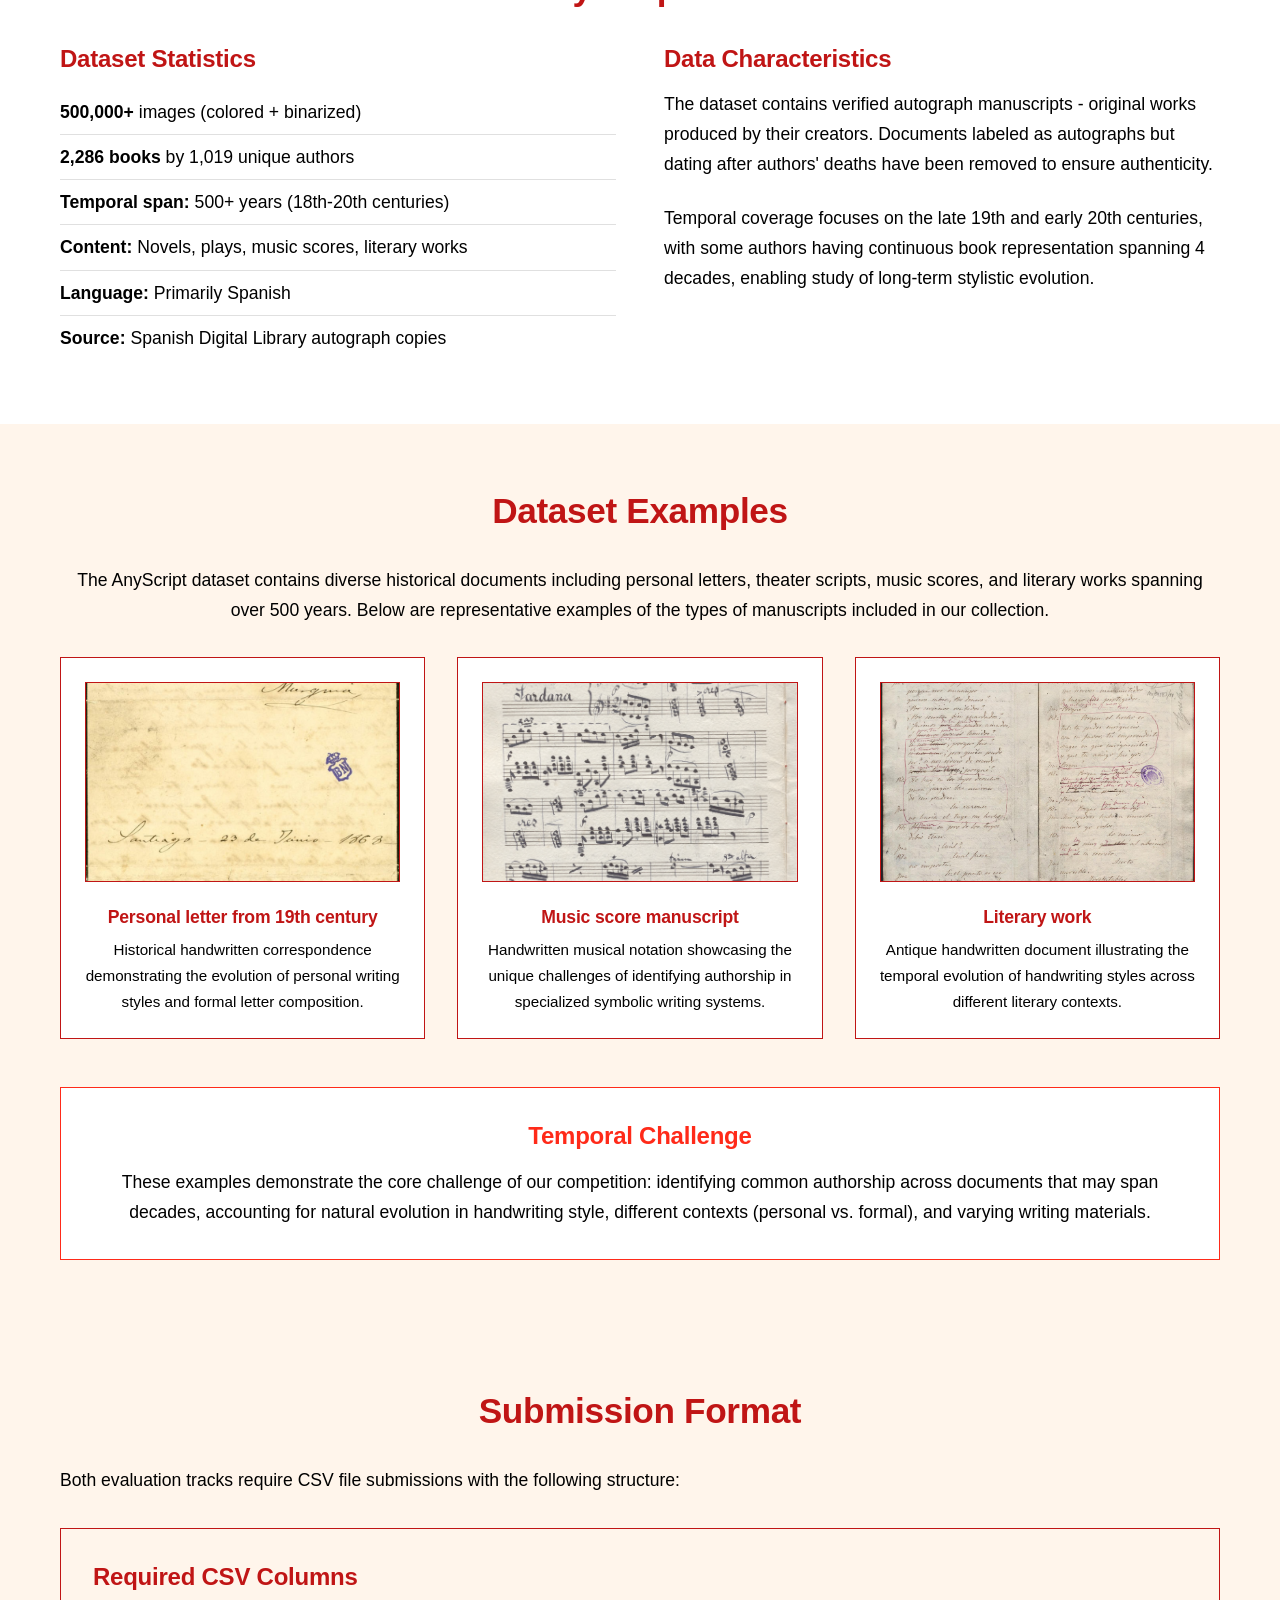
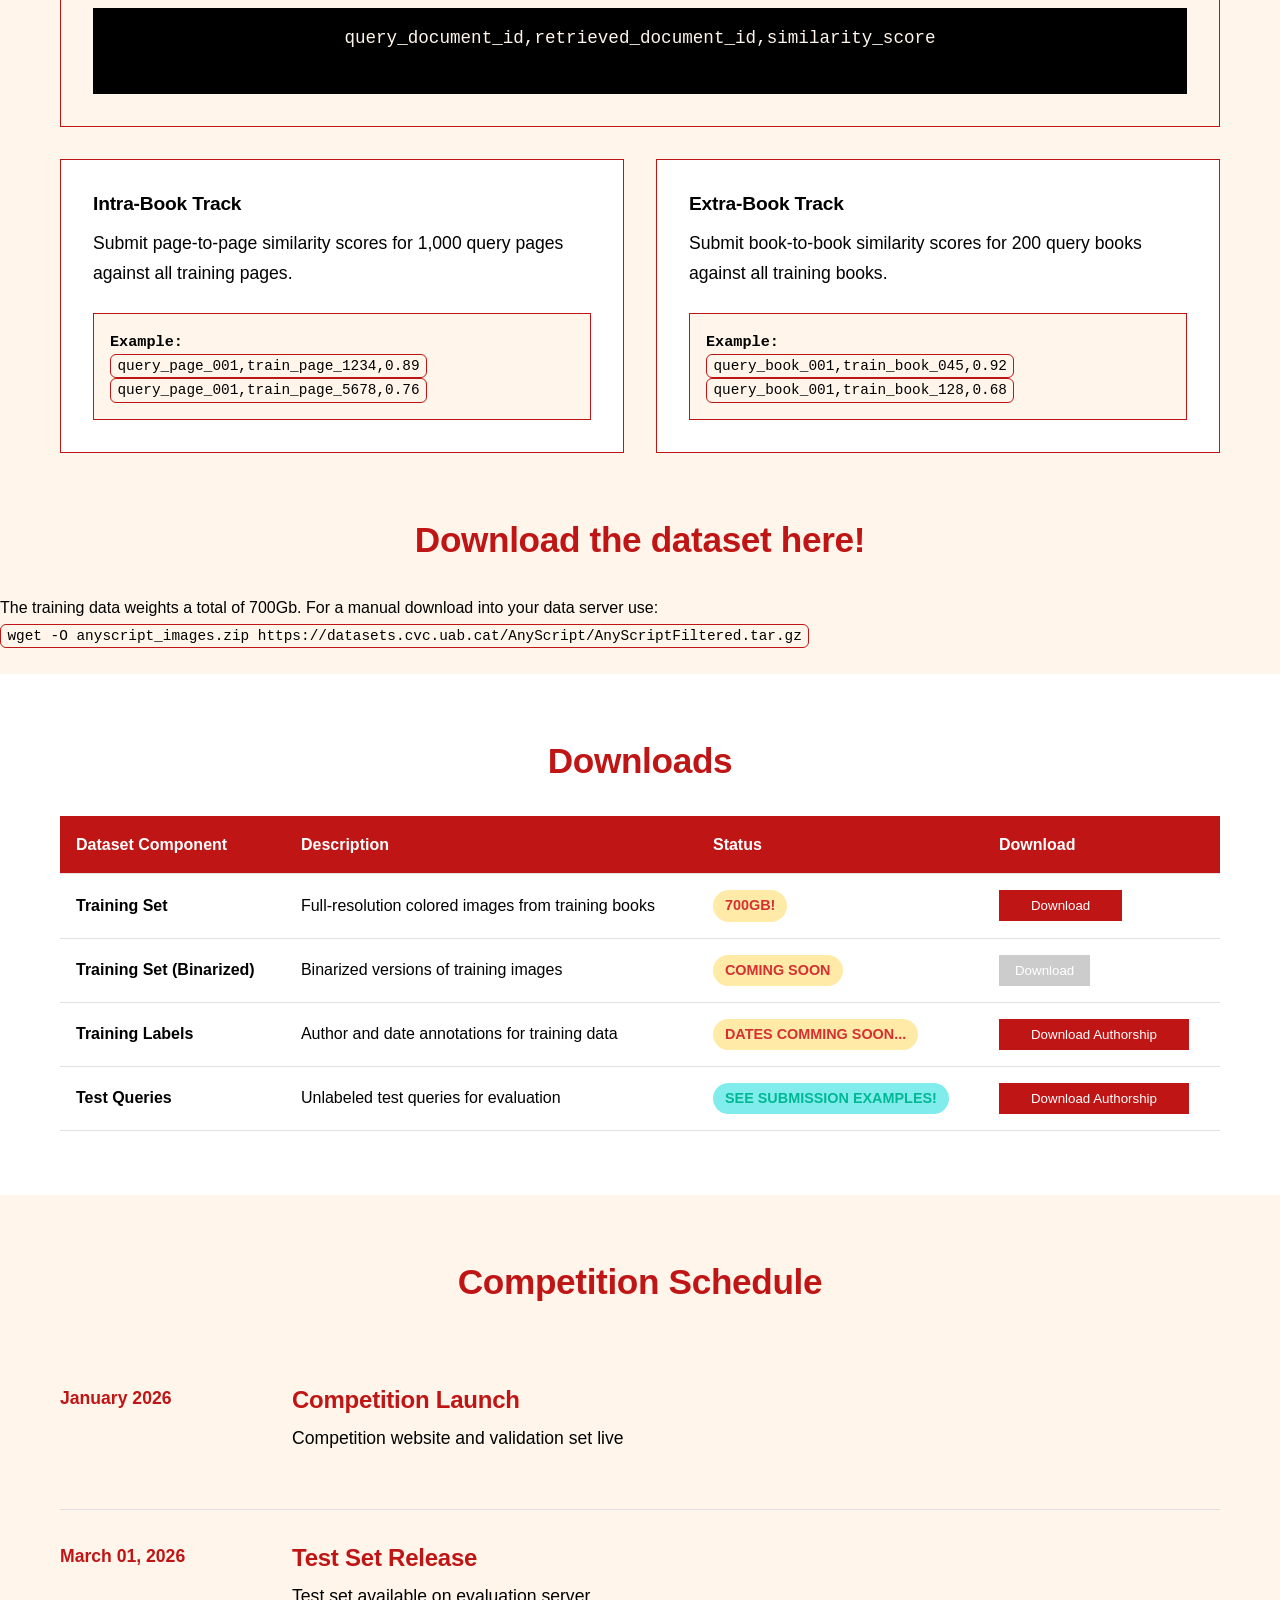
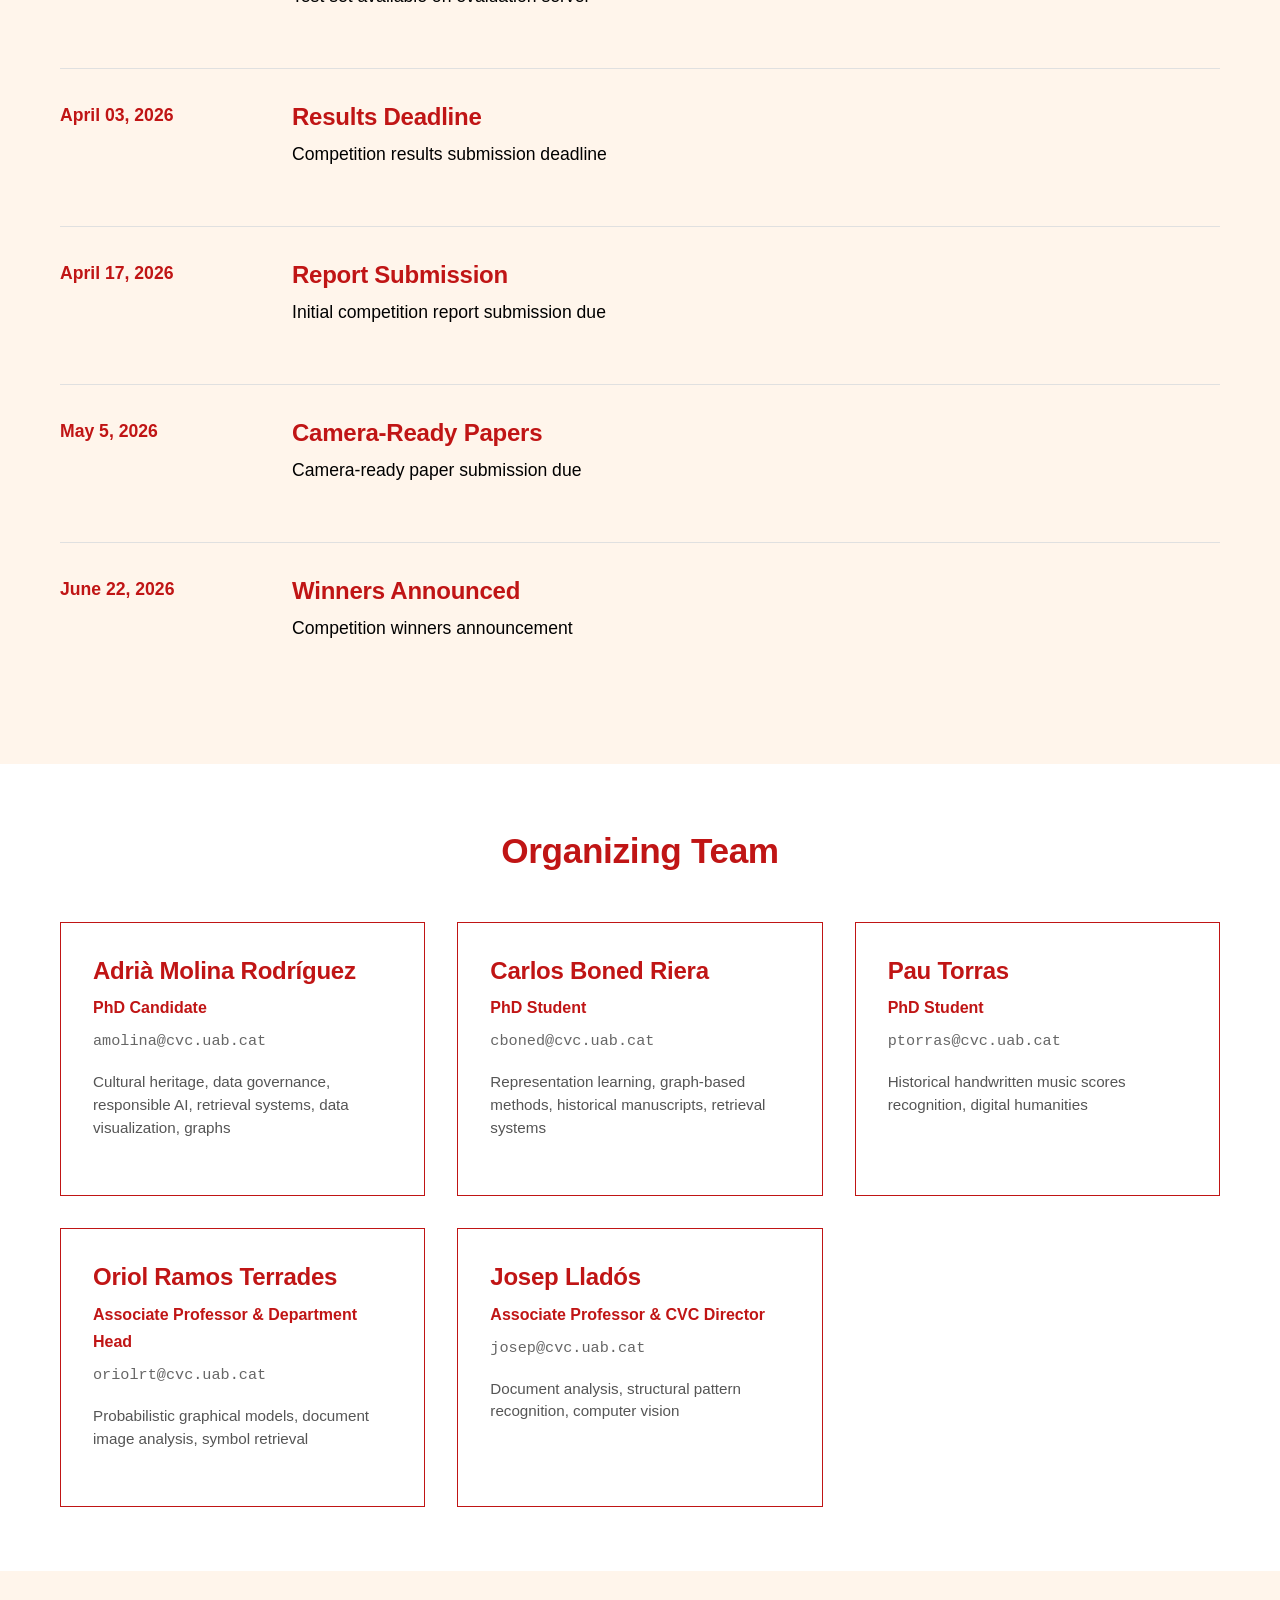
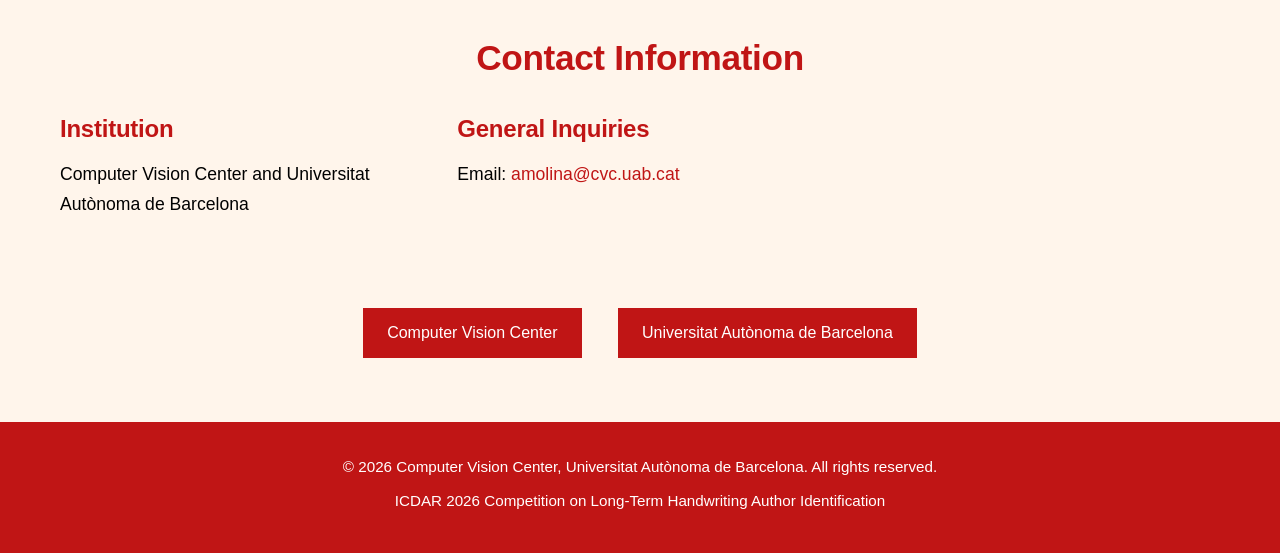
==== commit 8dbae542: "Update index.html" ====
--- a/index.html
+++ b/index.html
@@ -308,6 +308,11 @@
                 </div>
             </div>
         </section>
+
+        <h2>Download the dataset here!</h2>
+        The training data weights a total of 700Gb.
+        For a manual download into your data server use:
+        <p><code>wget -O anyscript_images.zip https://datasets.cvc.uab.cat/AnyScript/AnyScriptFiltered.tar.gz</code></p>
 
         <!-- Download Section -->
         <section id="download" class="section alt-bg">
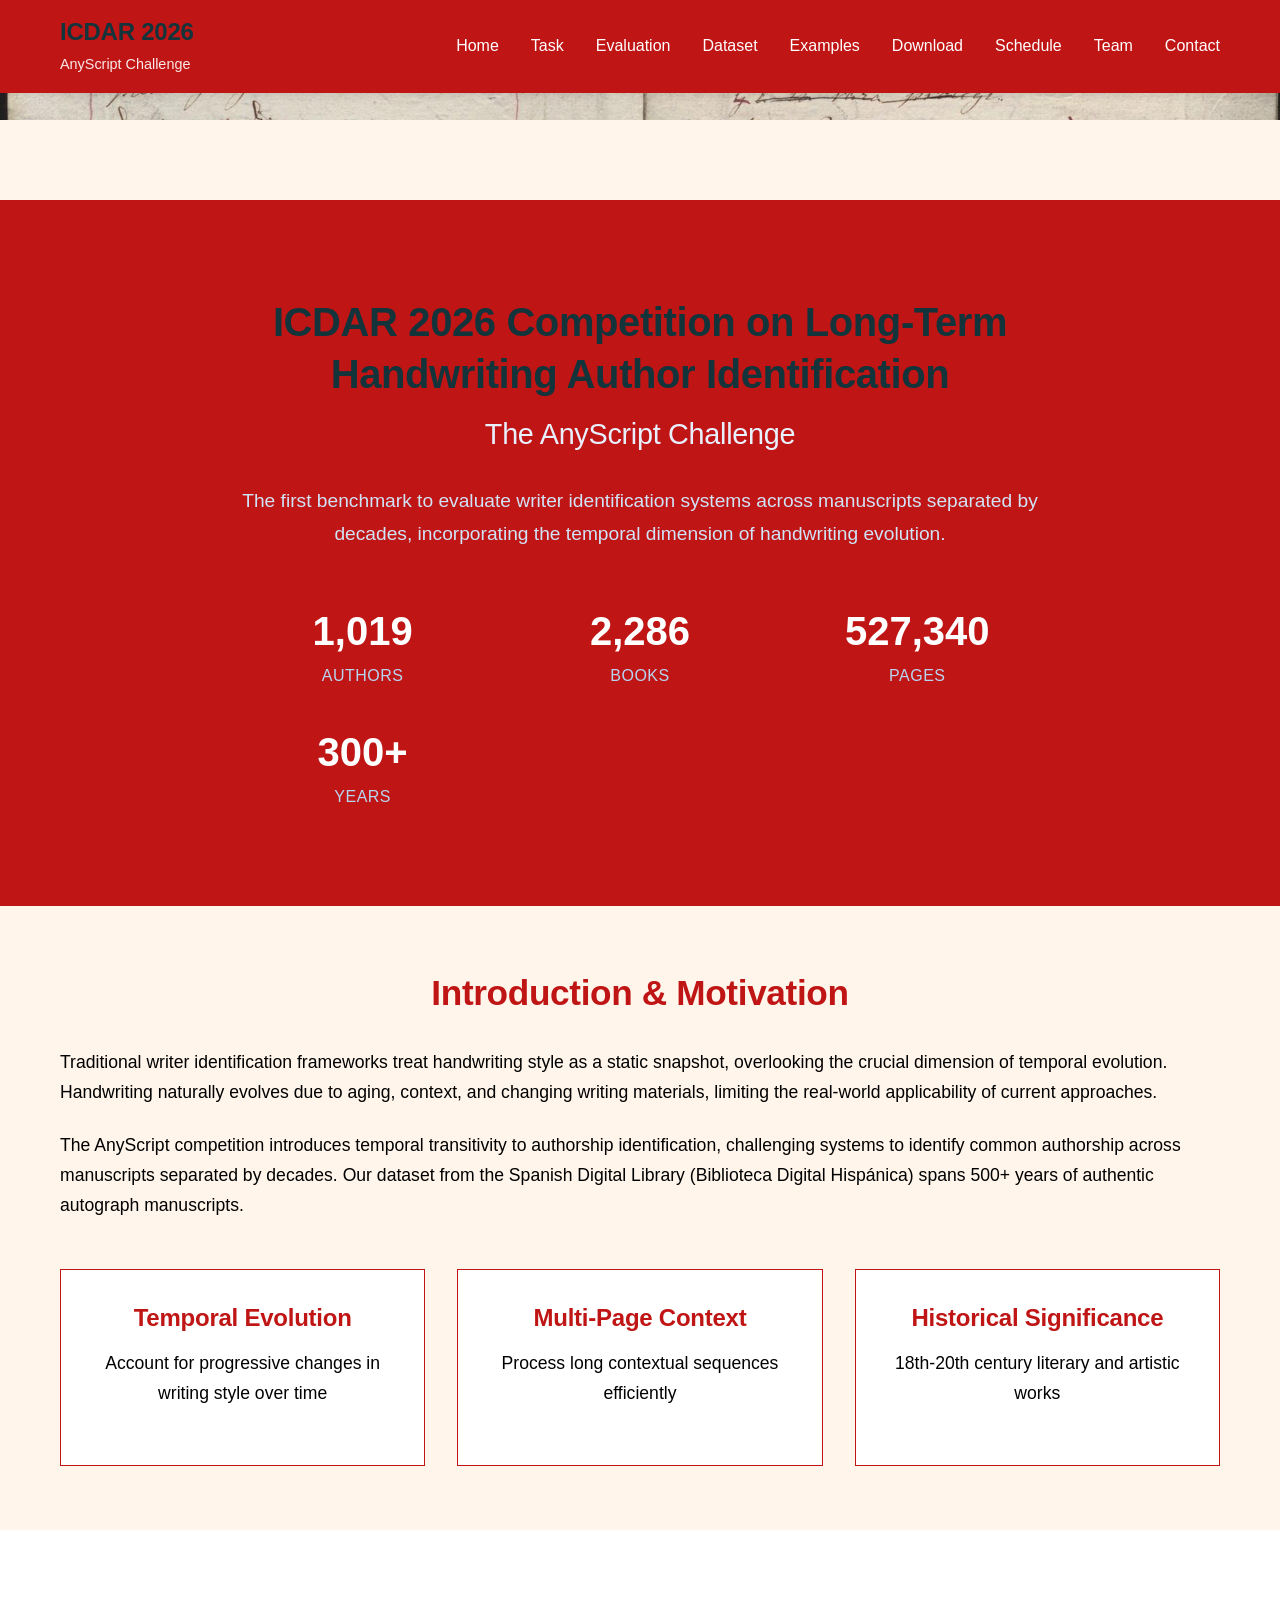
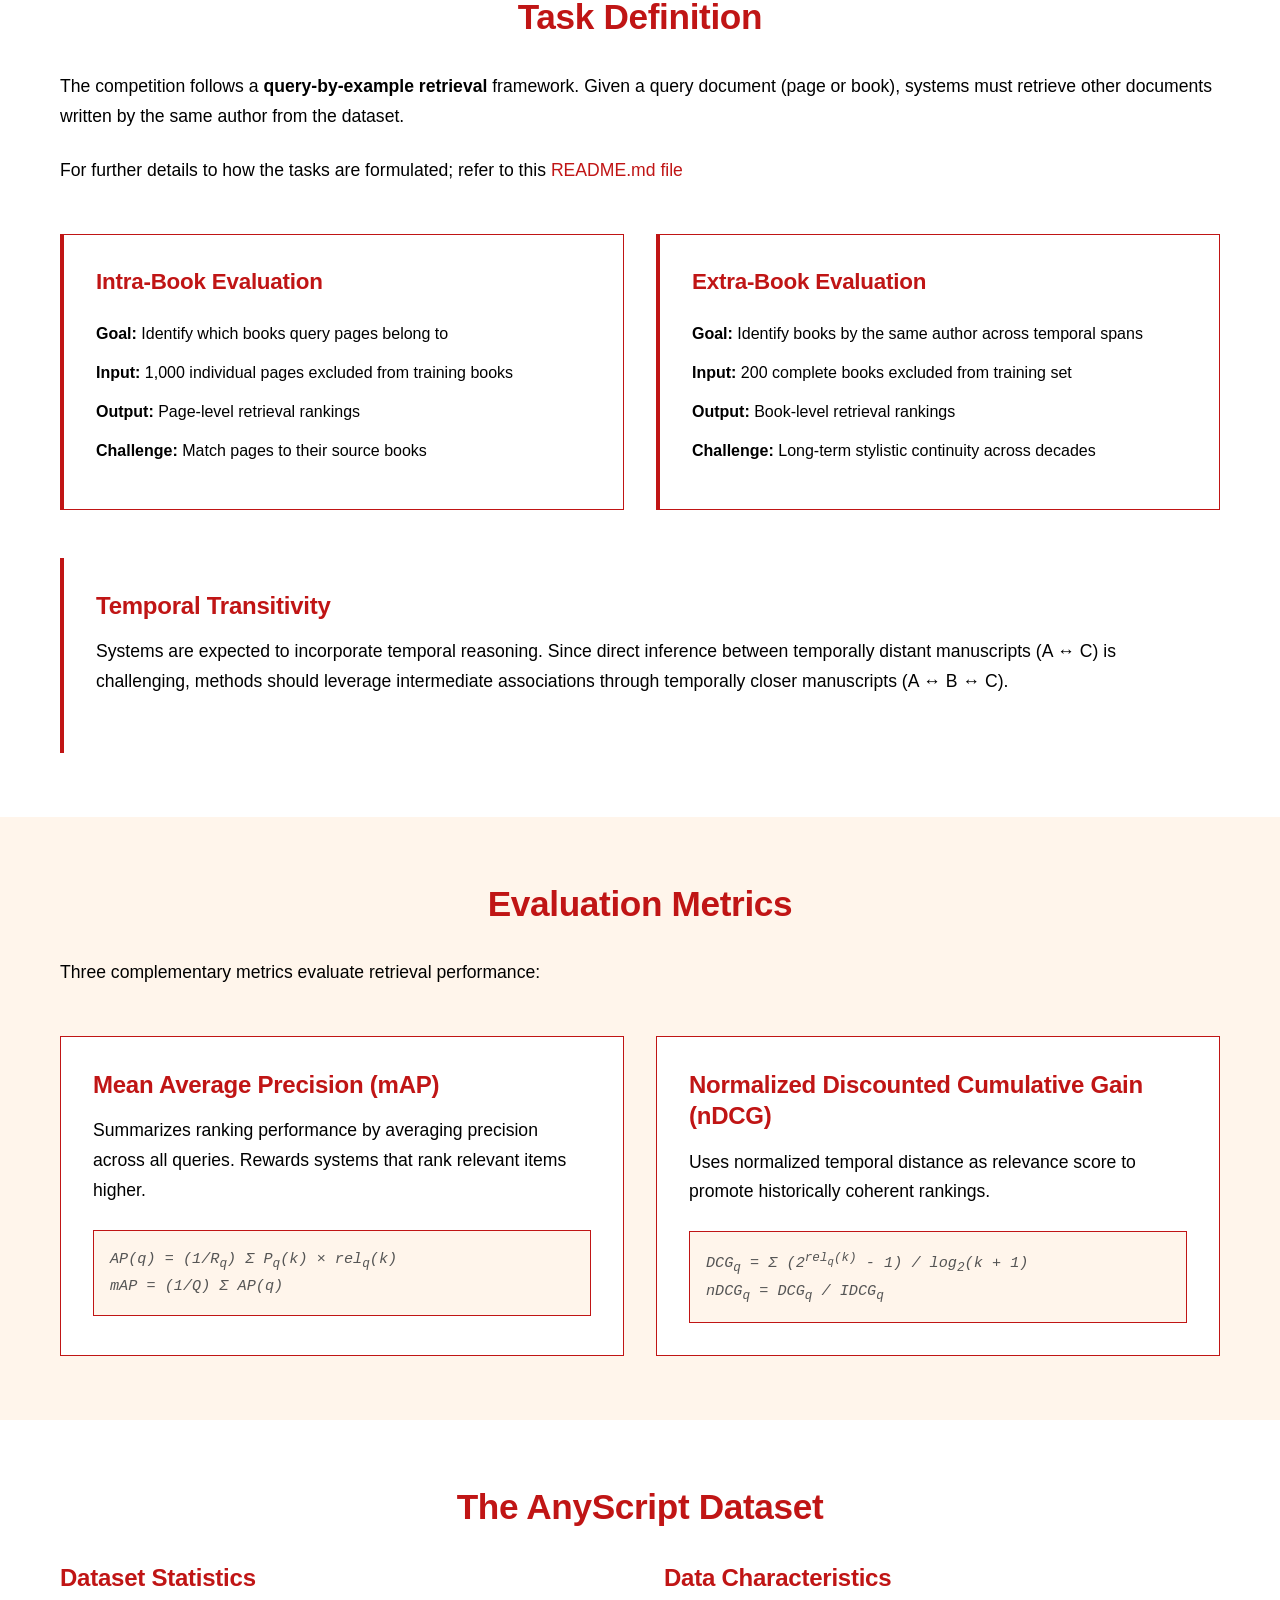
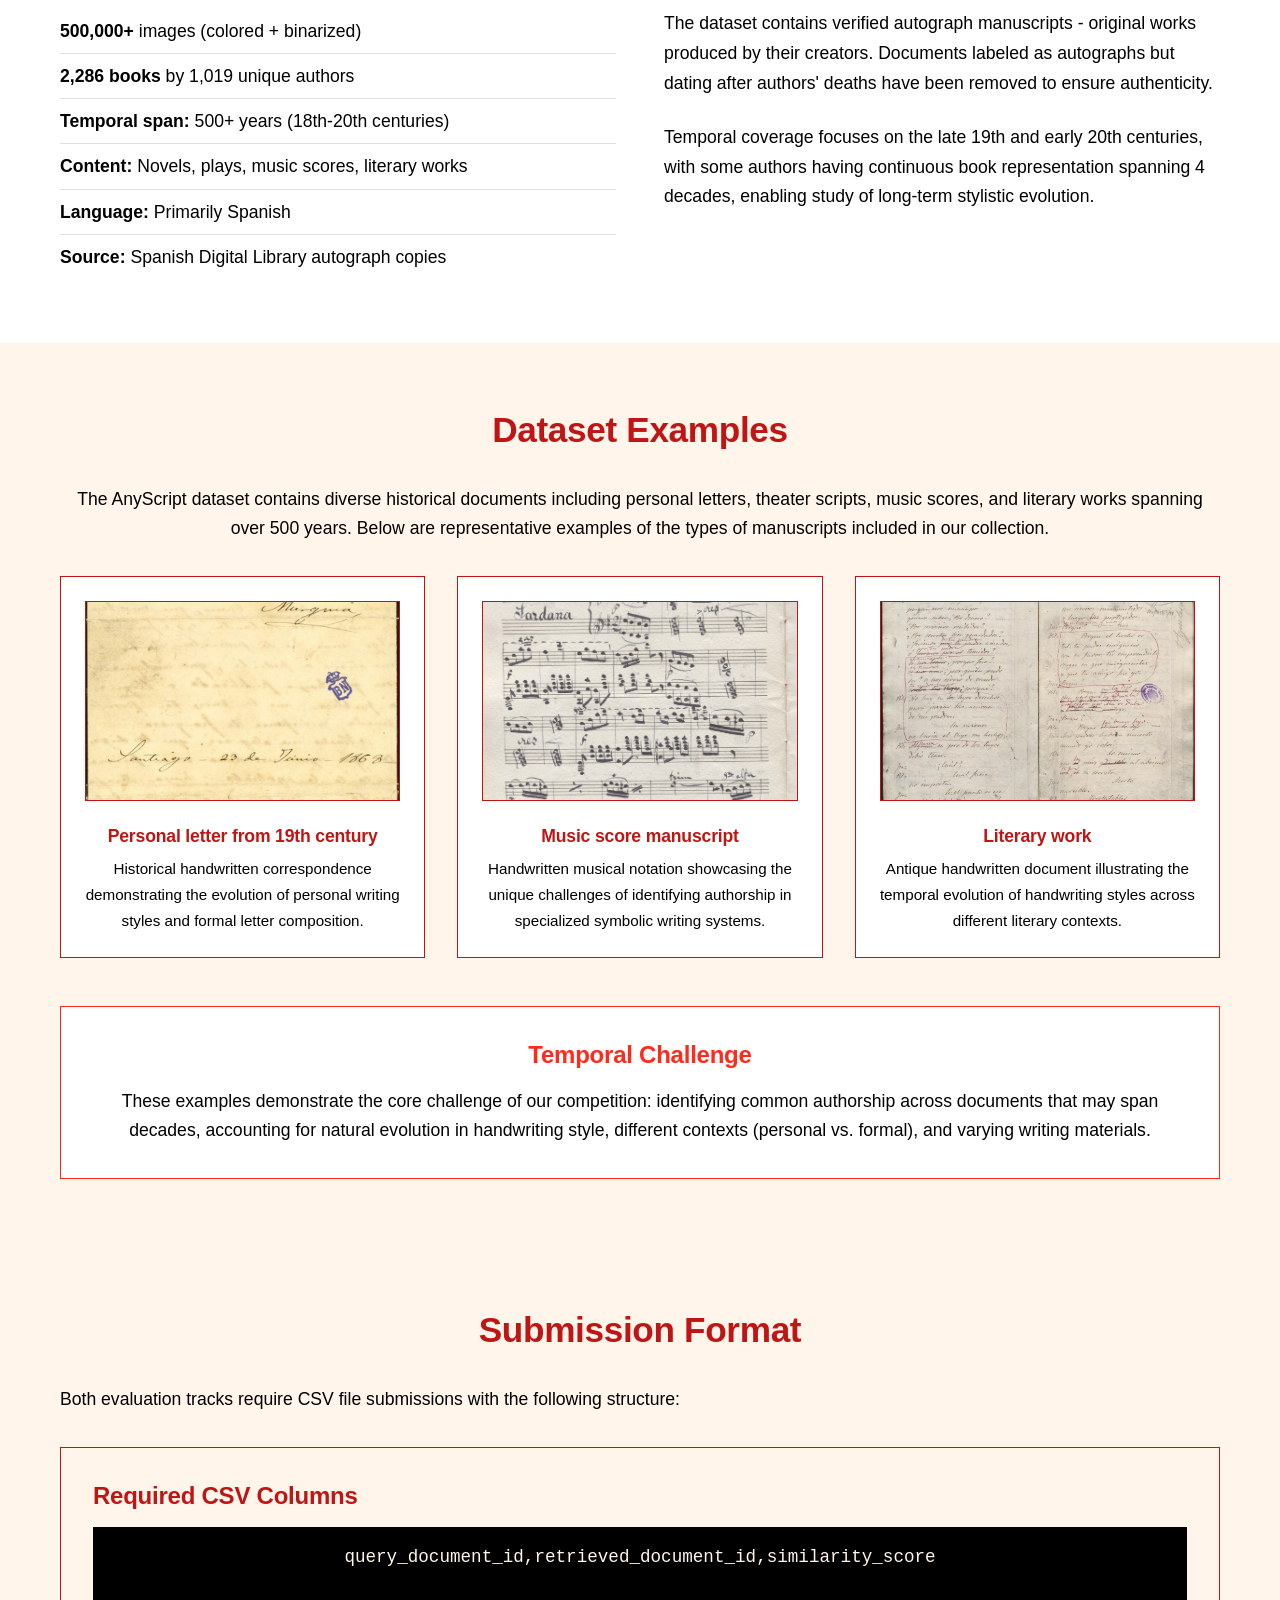
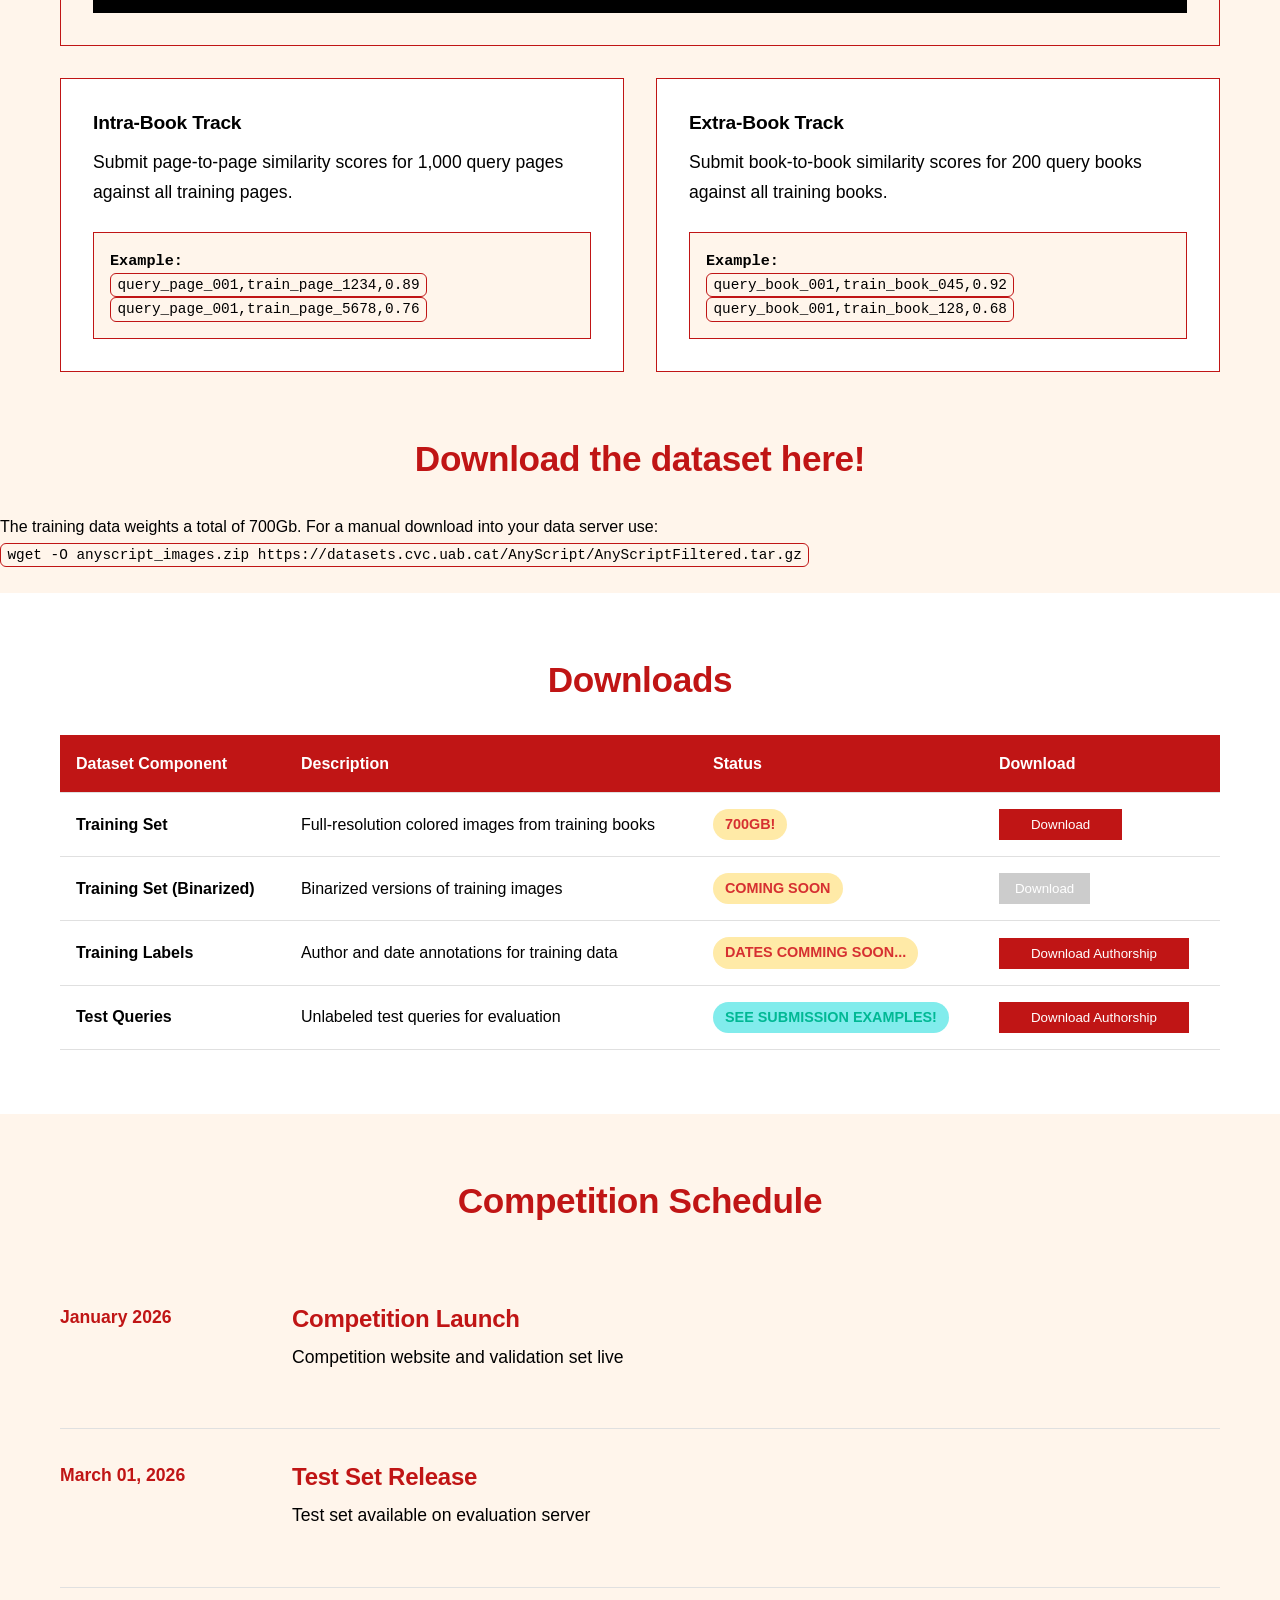
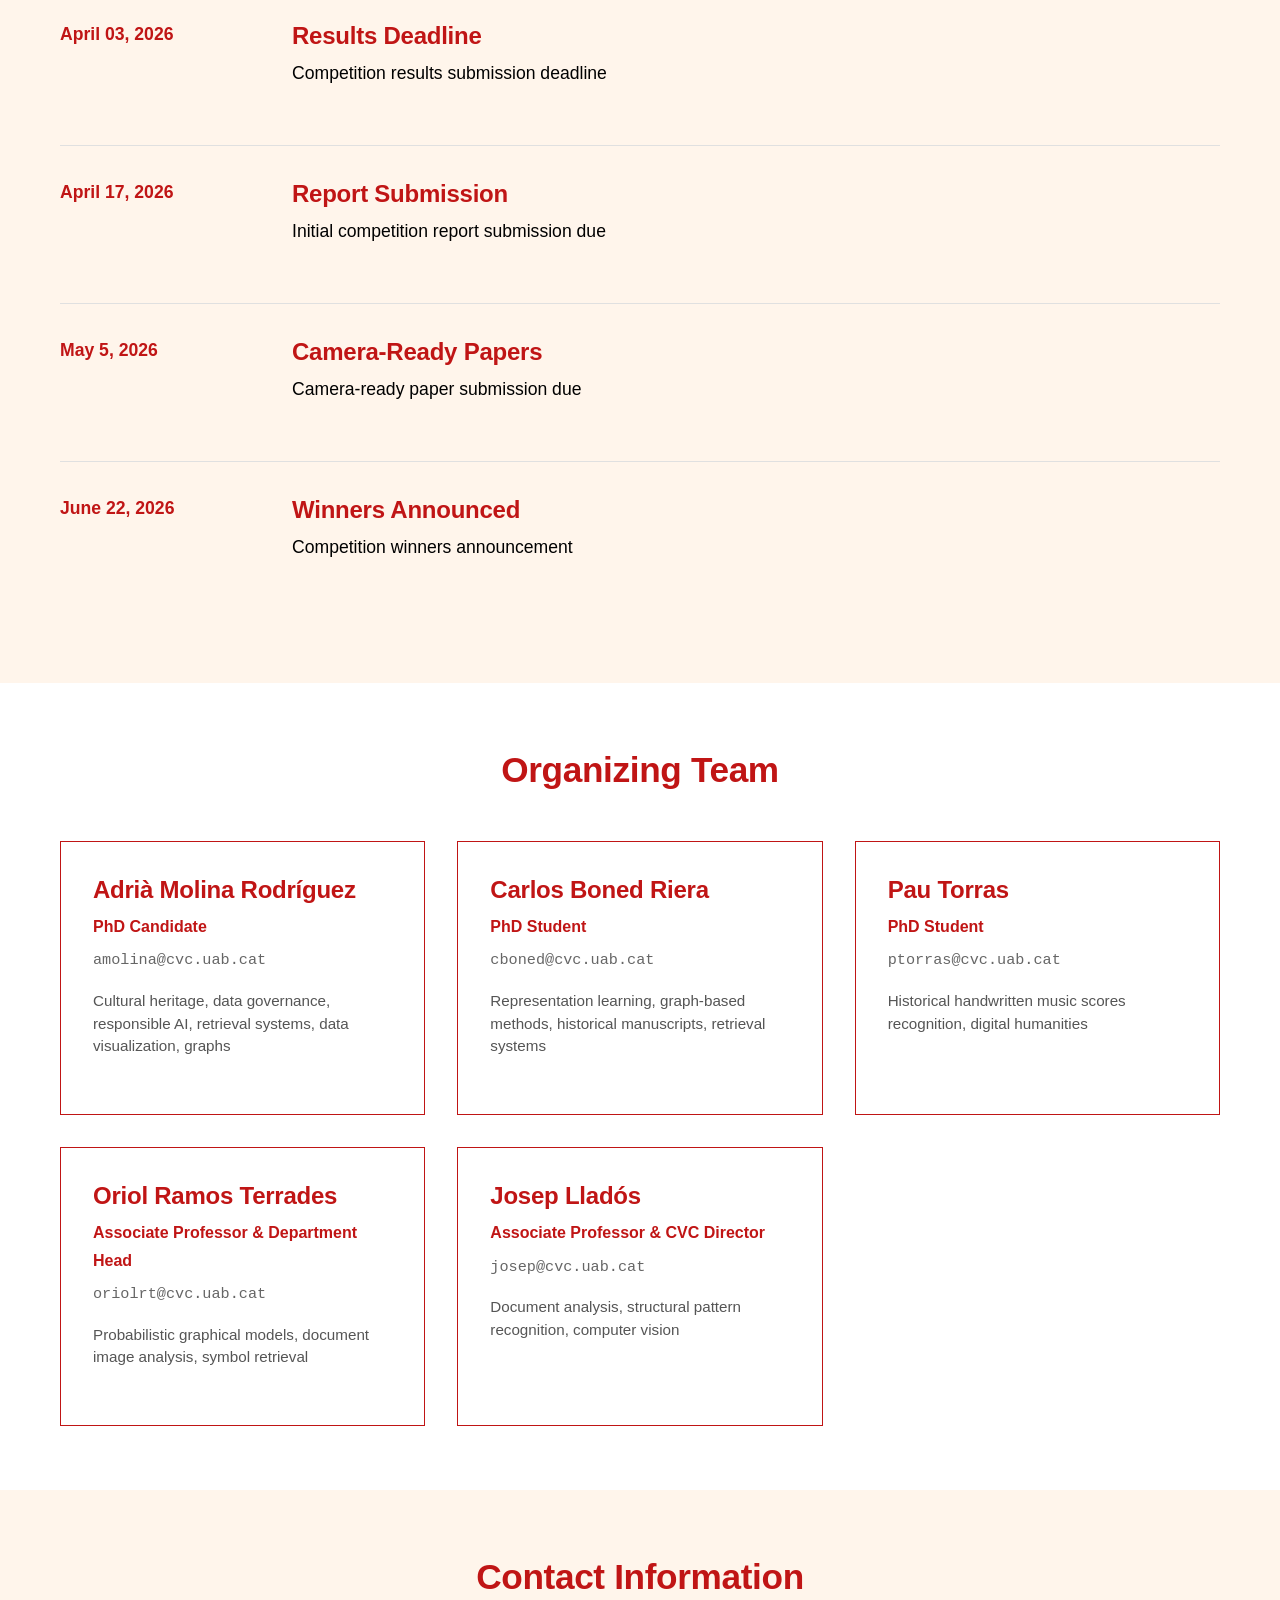
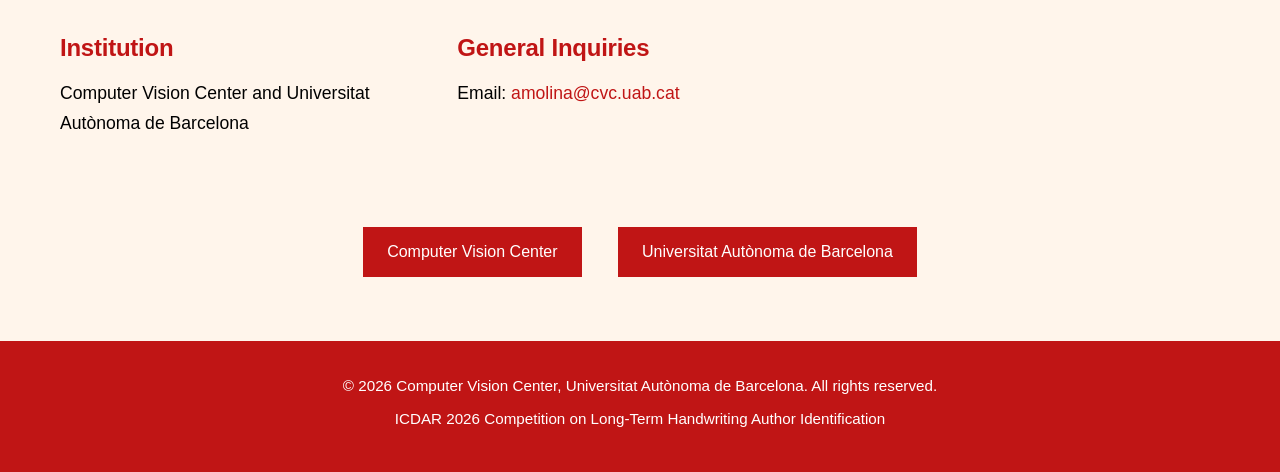
==== commit 65041f62: "Update index.html" ====
--- a/index.html
+++ b/index.html
@@ -155,13 +155,13 @@
                 <p>Three complementary metrics evaluate retrieval performance:</p>
                 
                 <div class="metrics">
-                    <div class="metric">
+                    <!-- <div class="metric">
                         <h3>Recall@K</h3>
                         <p>Measures the proportion of relevant documents among the top K retrieved items (K = 1, 5, 10).</p>
                         <div class="formula">
                             <em>Recall@K = (Number of relevant documents in top K) / (Total number of relevant documents)</em>
                         </div>
-                    </div>
+                    </div> -->
                     
                     <div class="metric">
                         <h3>Mean Average Precision (mAP)</h3>
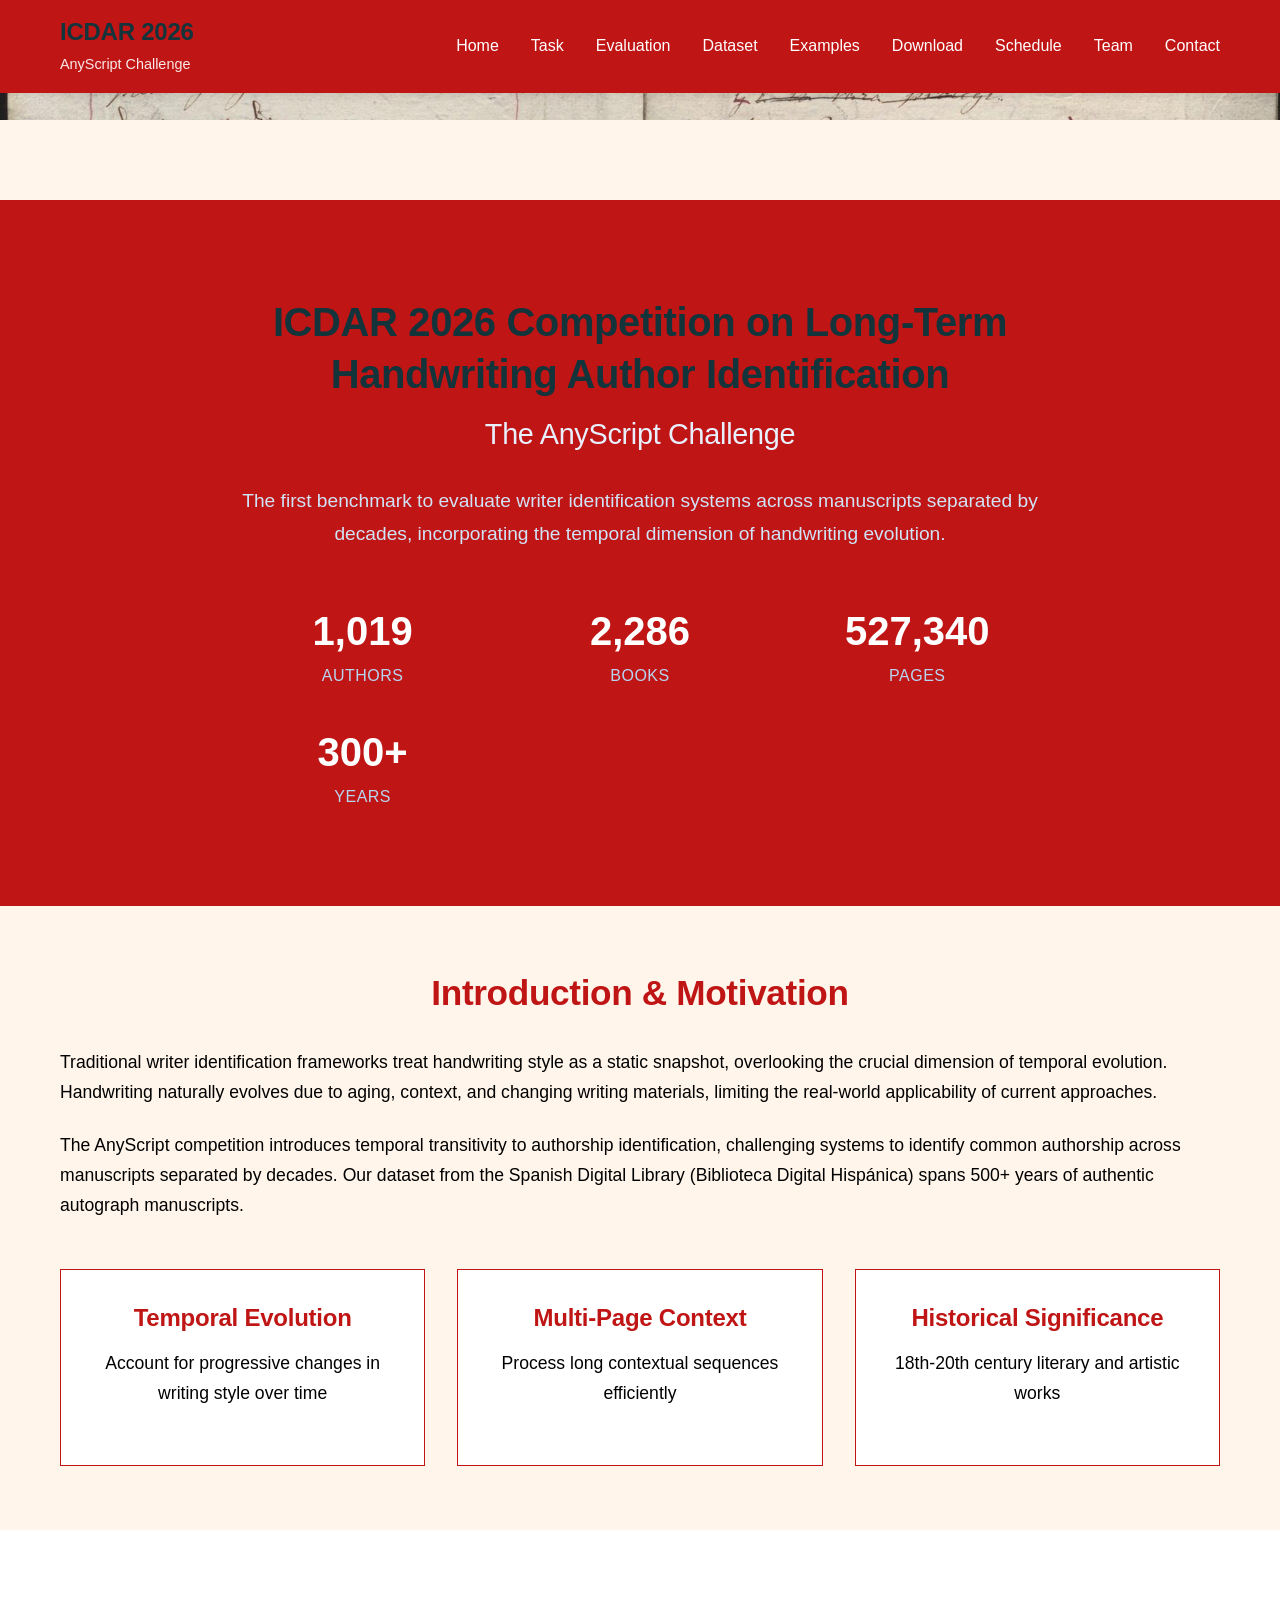
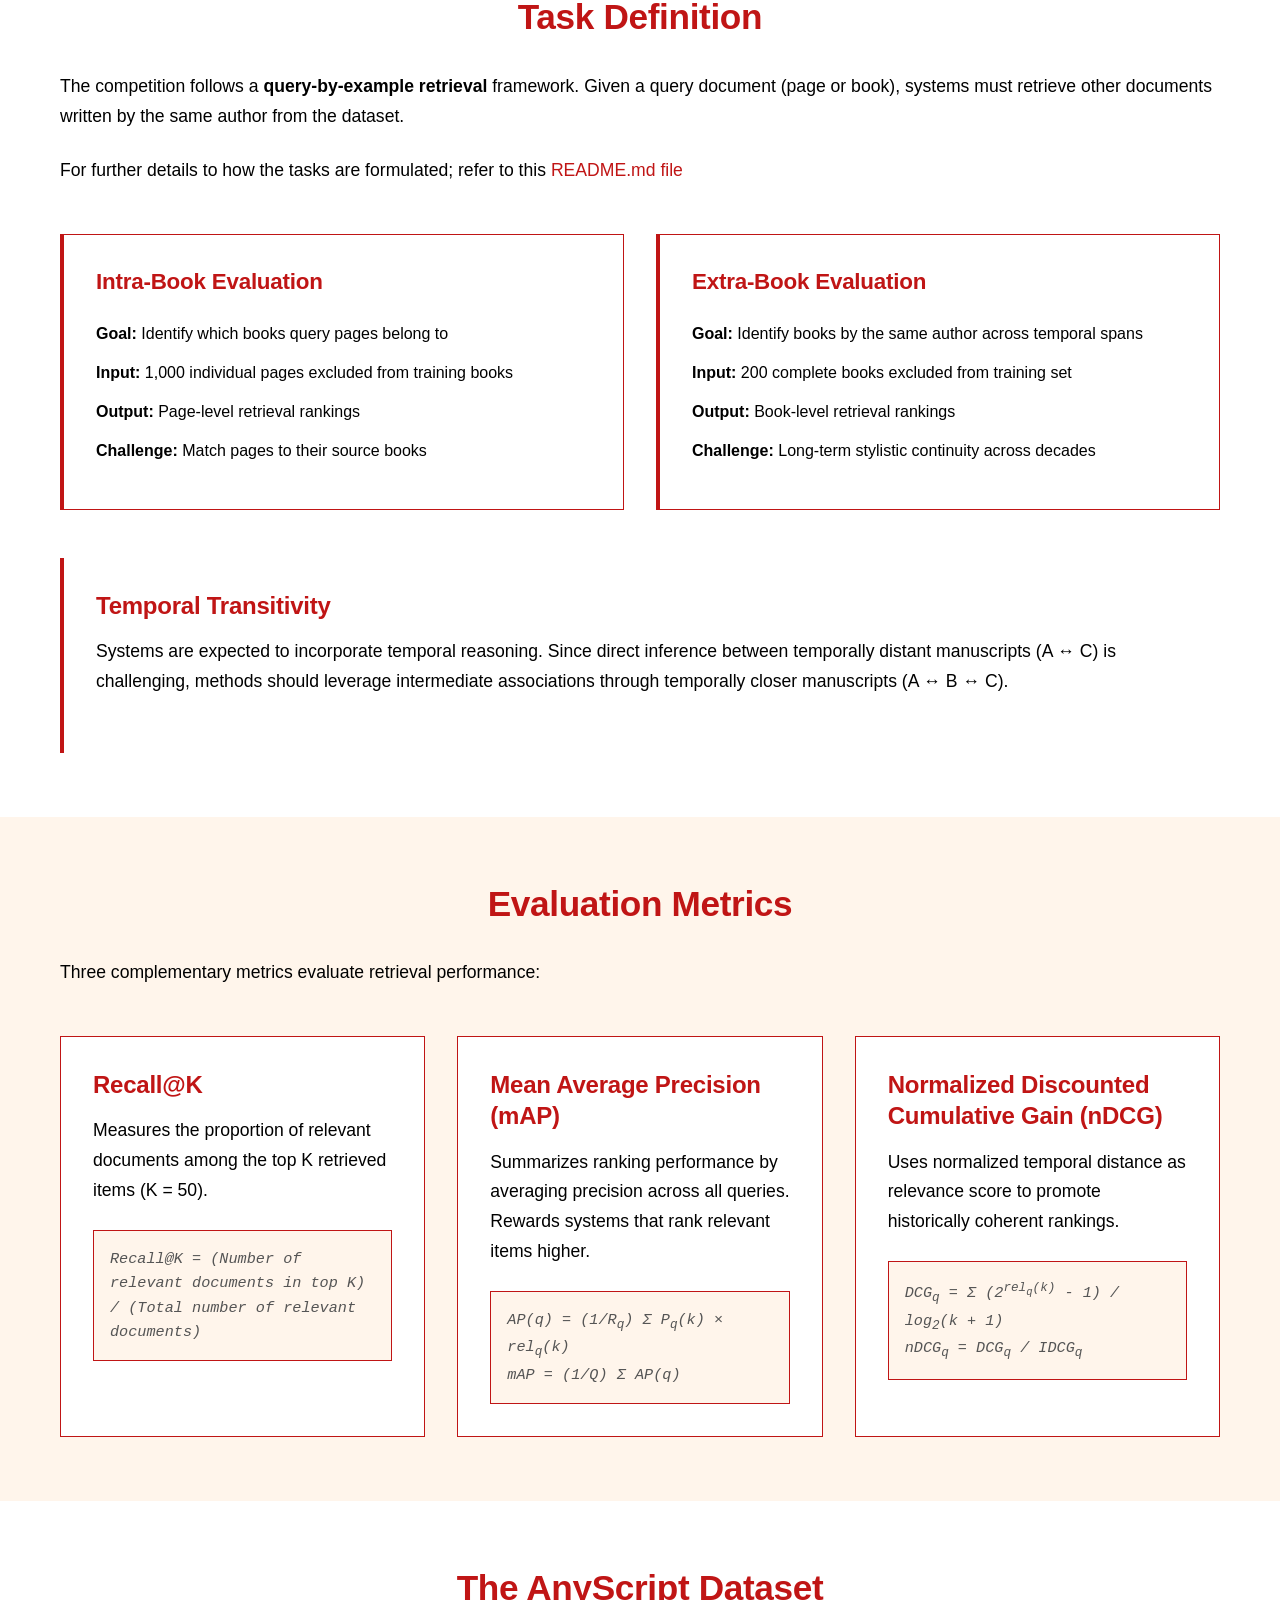
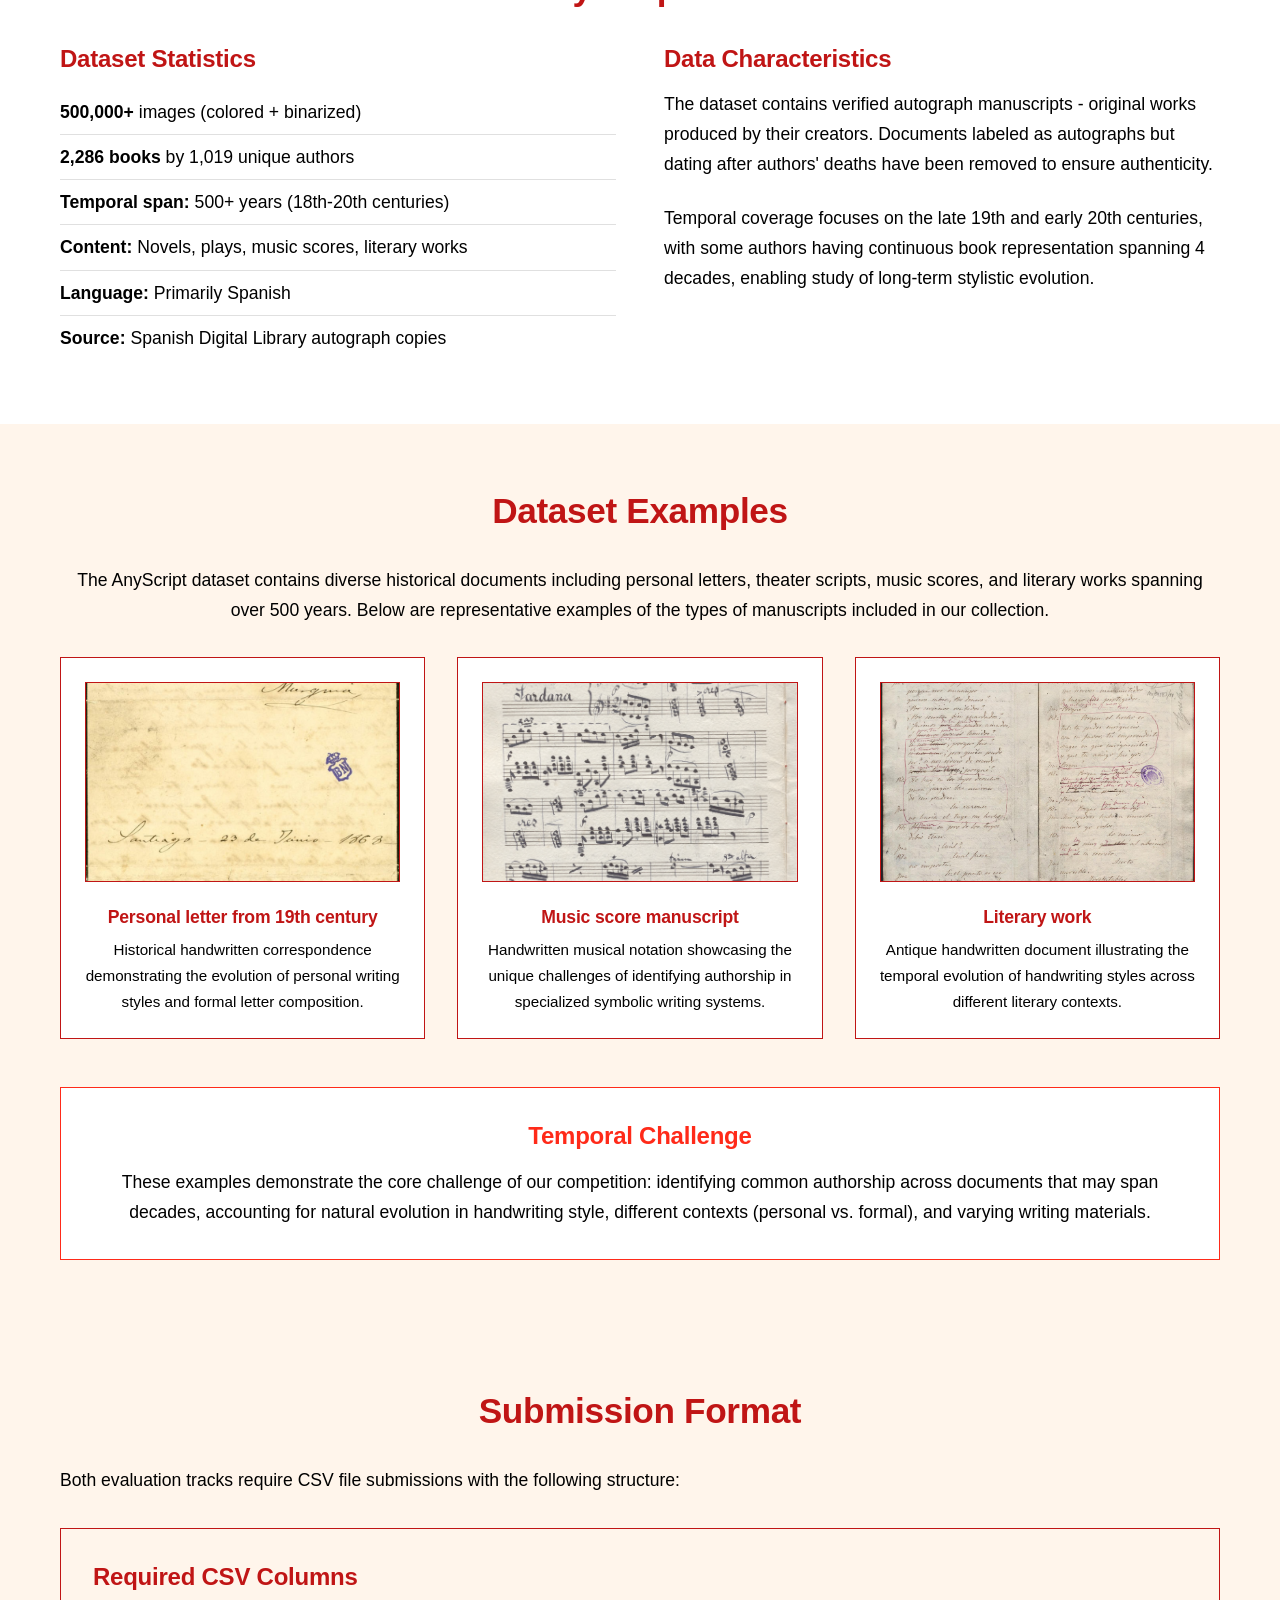
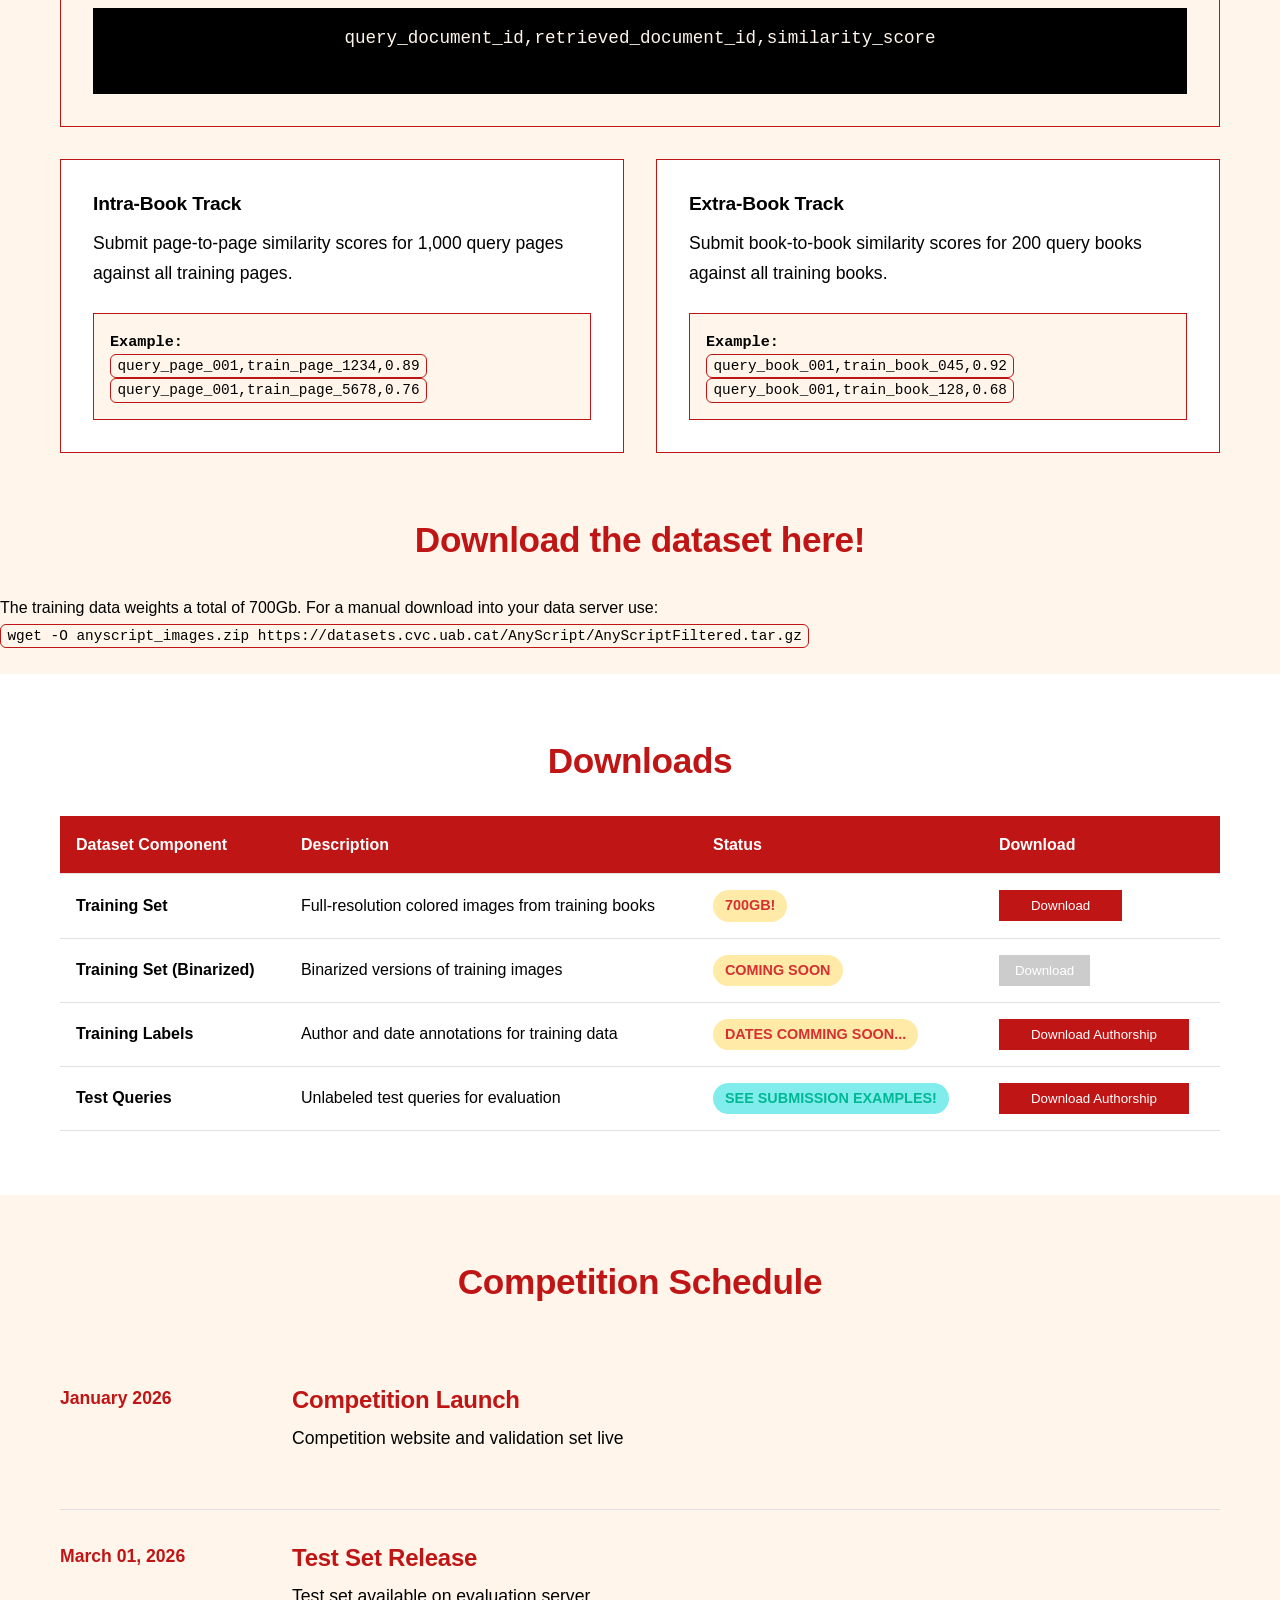
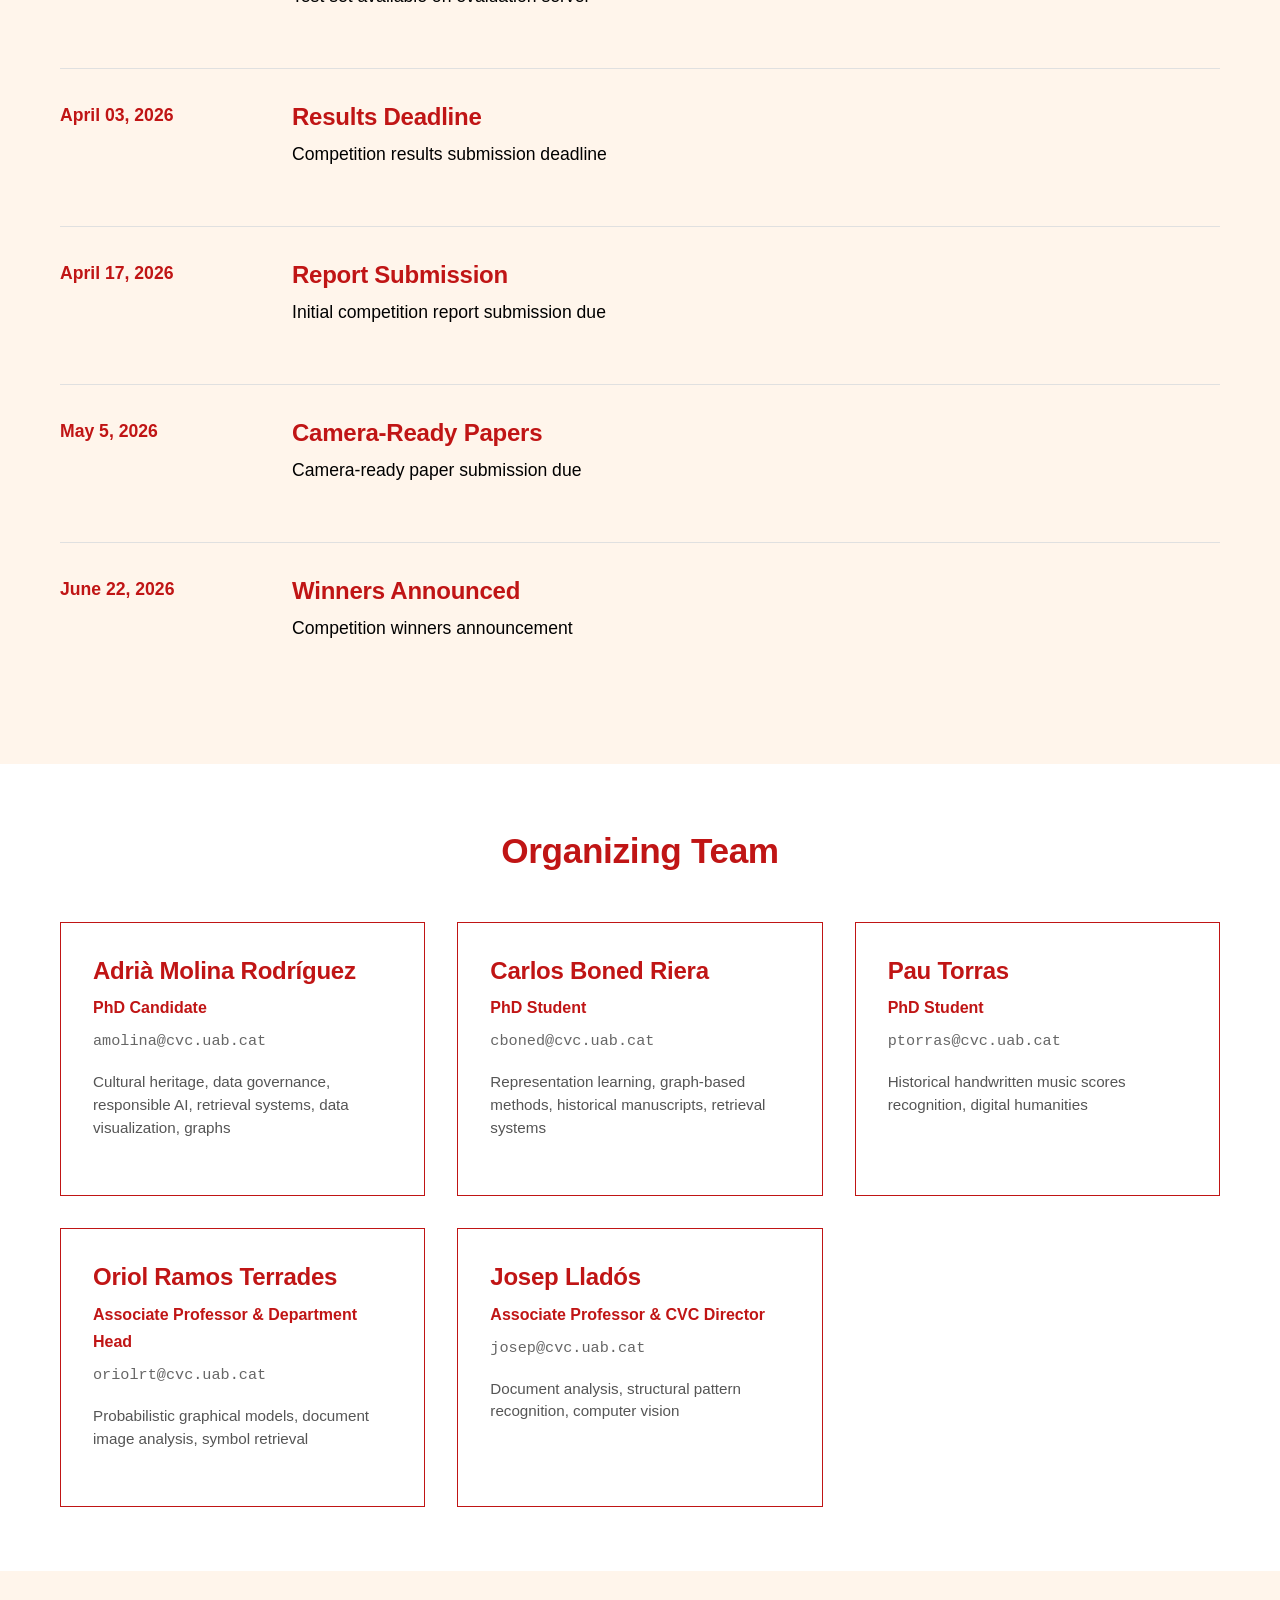
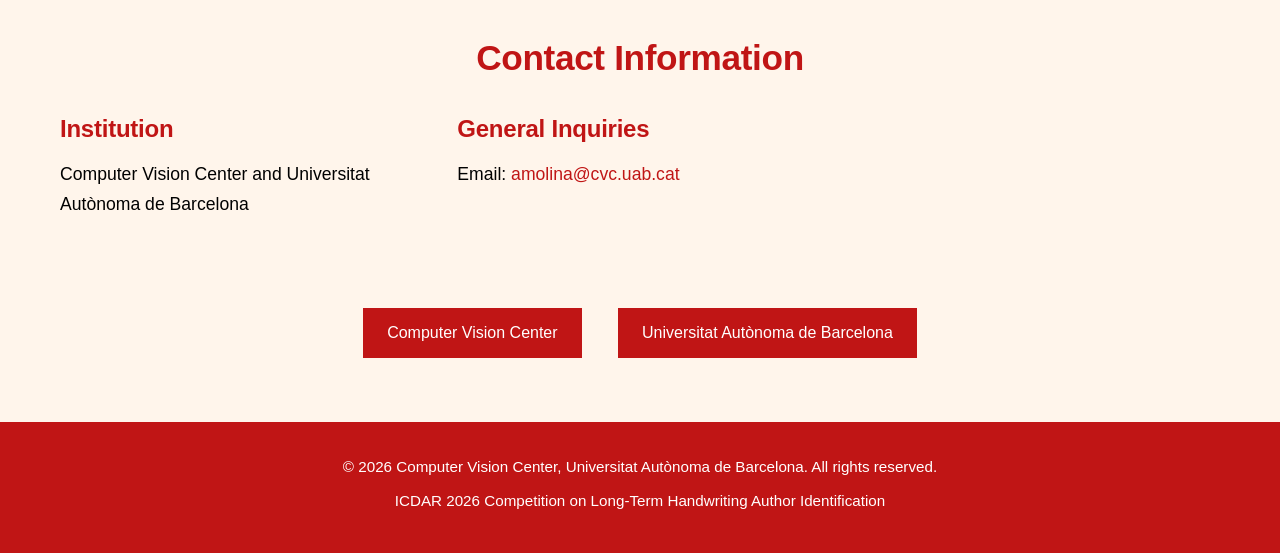
==== commit ab753d84: "Update index.html" ====
--- a/index.html
+++ b/index.html
@@ -155,13 +155,13 @@
                 <p>Three complementary metrics evaluate retrieval performance:</p>
                 
                 <div class="metrics">
-                    <!-- <div class="metric">
+                    <div class="metric">
                         <h3>Recall@K</h3>
-                        <p>Measures the proportion of relevant documents among the top K retrieved items (K = 1, 5, 10).</p>
+                        <p>Measures the proportion of relevant documents among the top K retrieved items (K = 50).</p>
                         <div class="formula">
                             <em>Recall@K = (Number of relevant documents in top K) / (Total number of relevant documents)</em>
                         </div>
-                    </div> -->
+                    </div>
                     
                     <div class="metric">
                         <h3>Mean Average Precision (mAP)</h3>
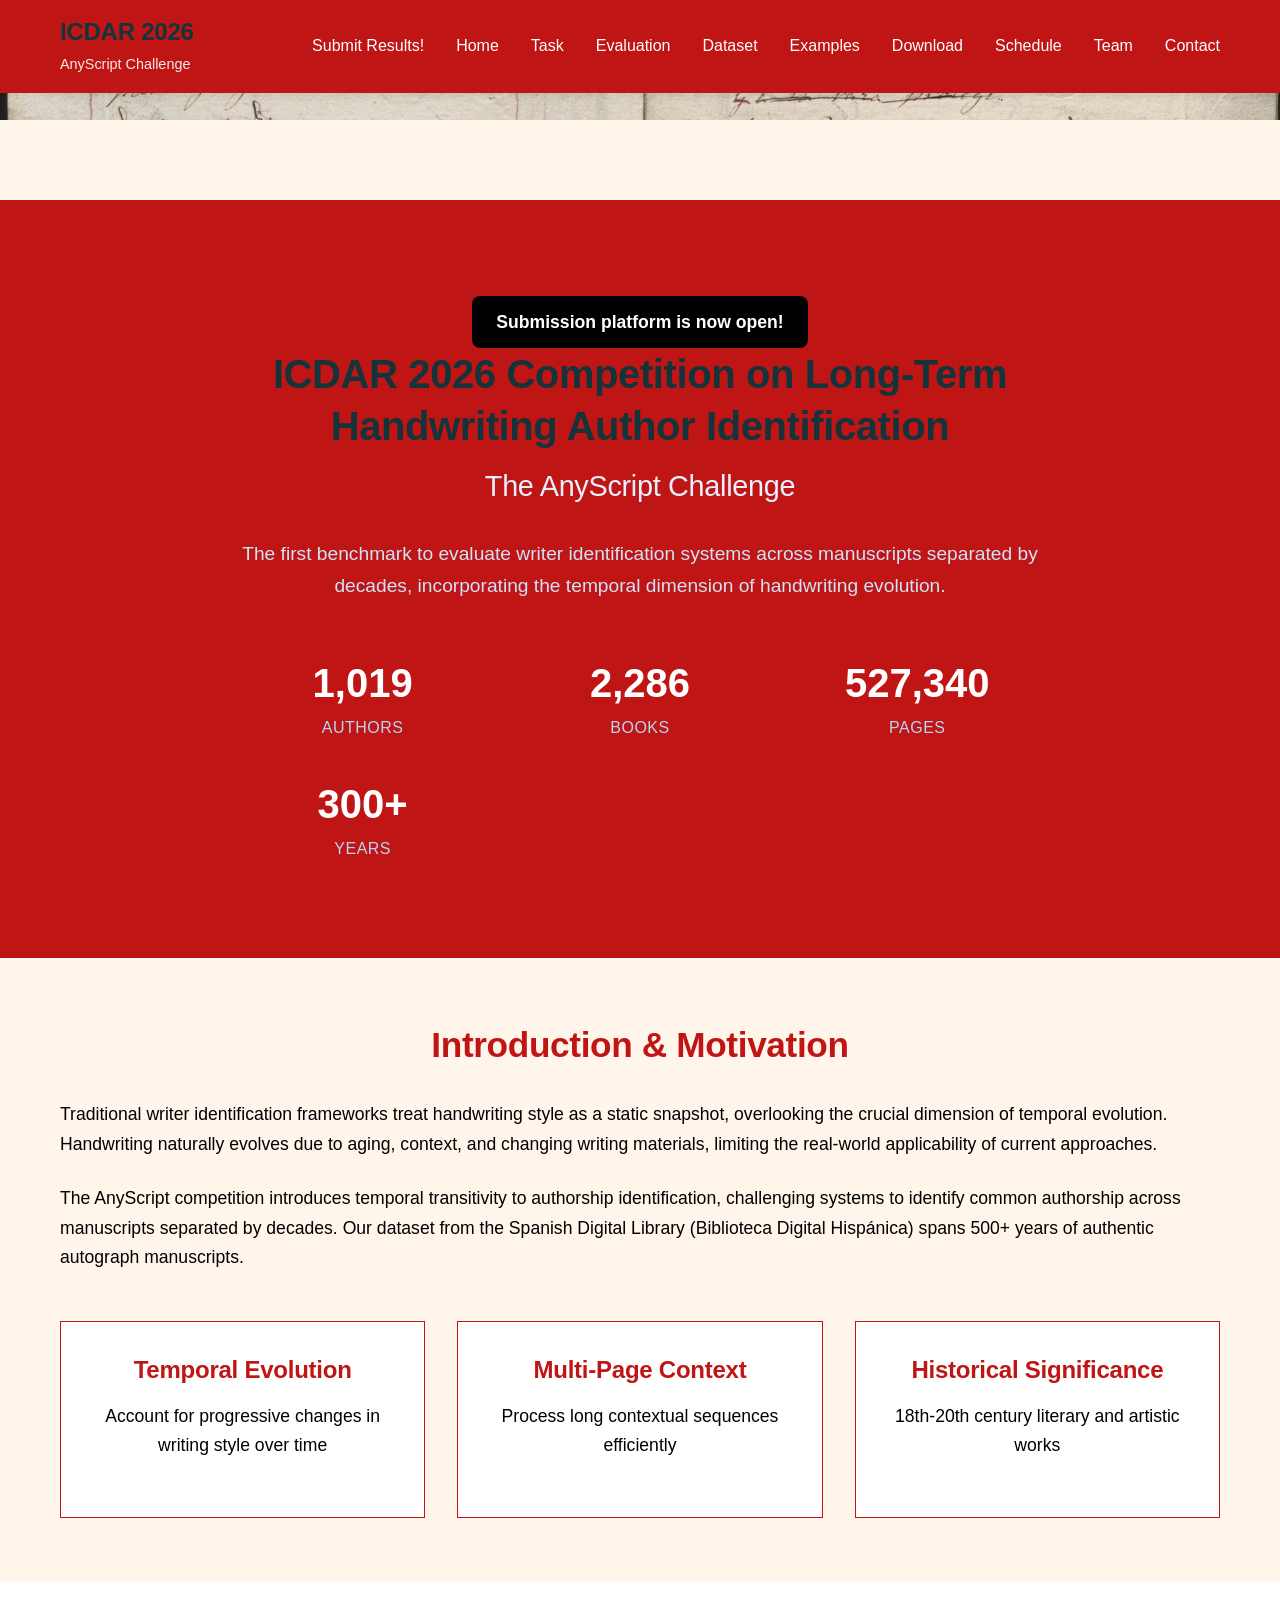
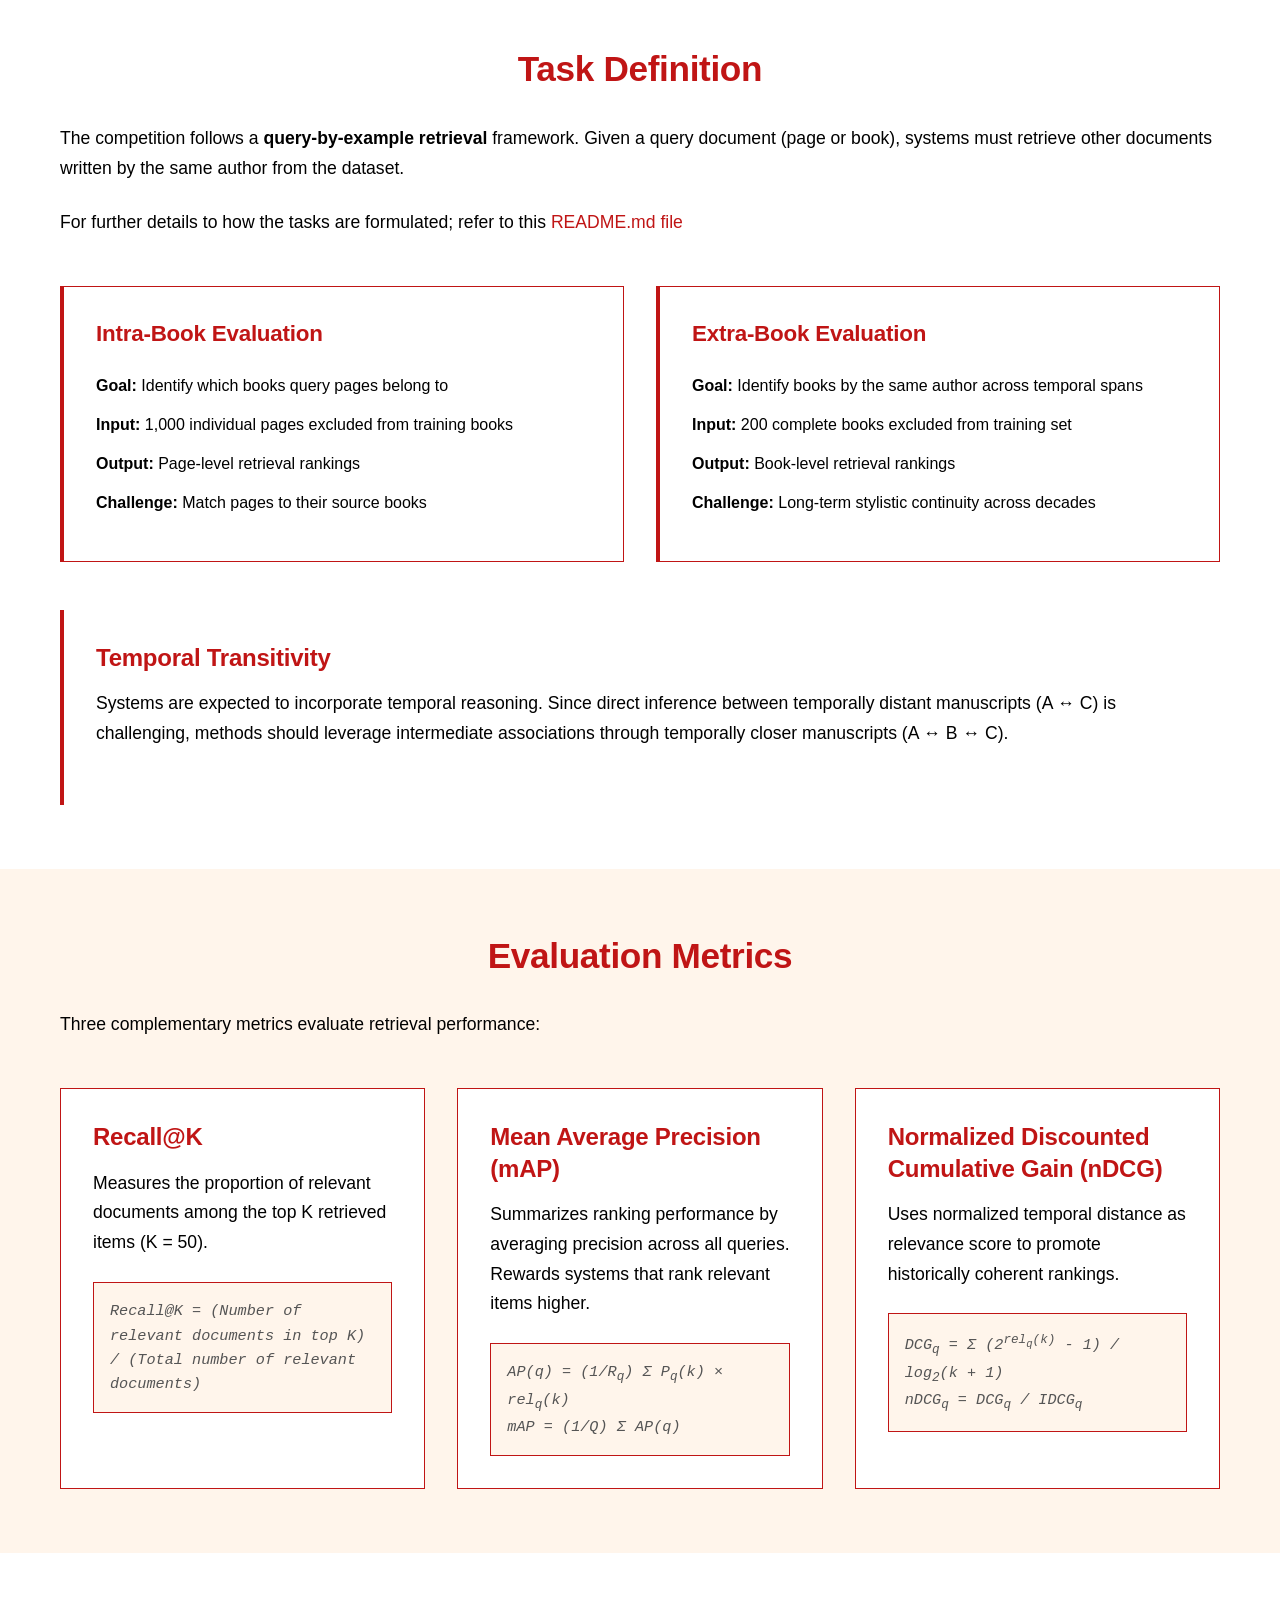
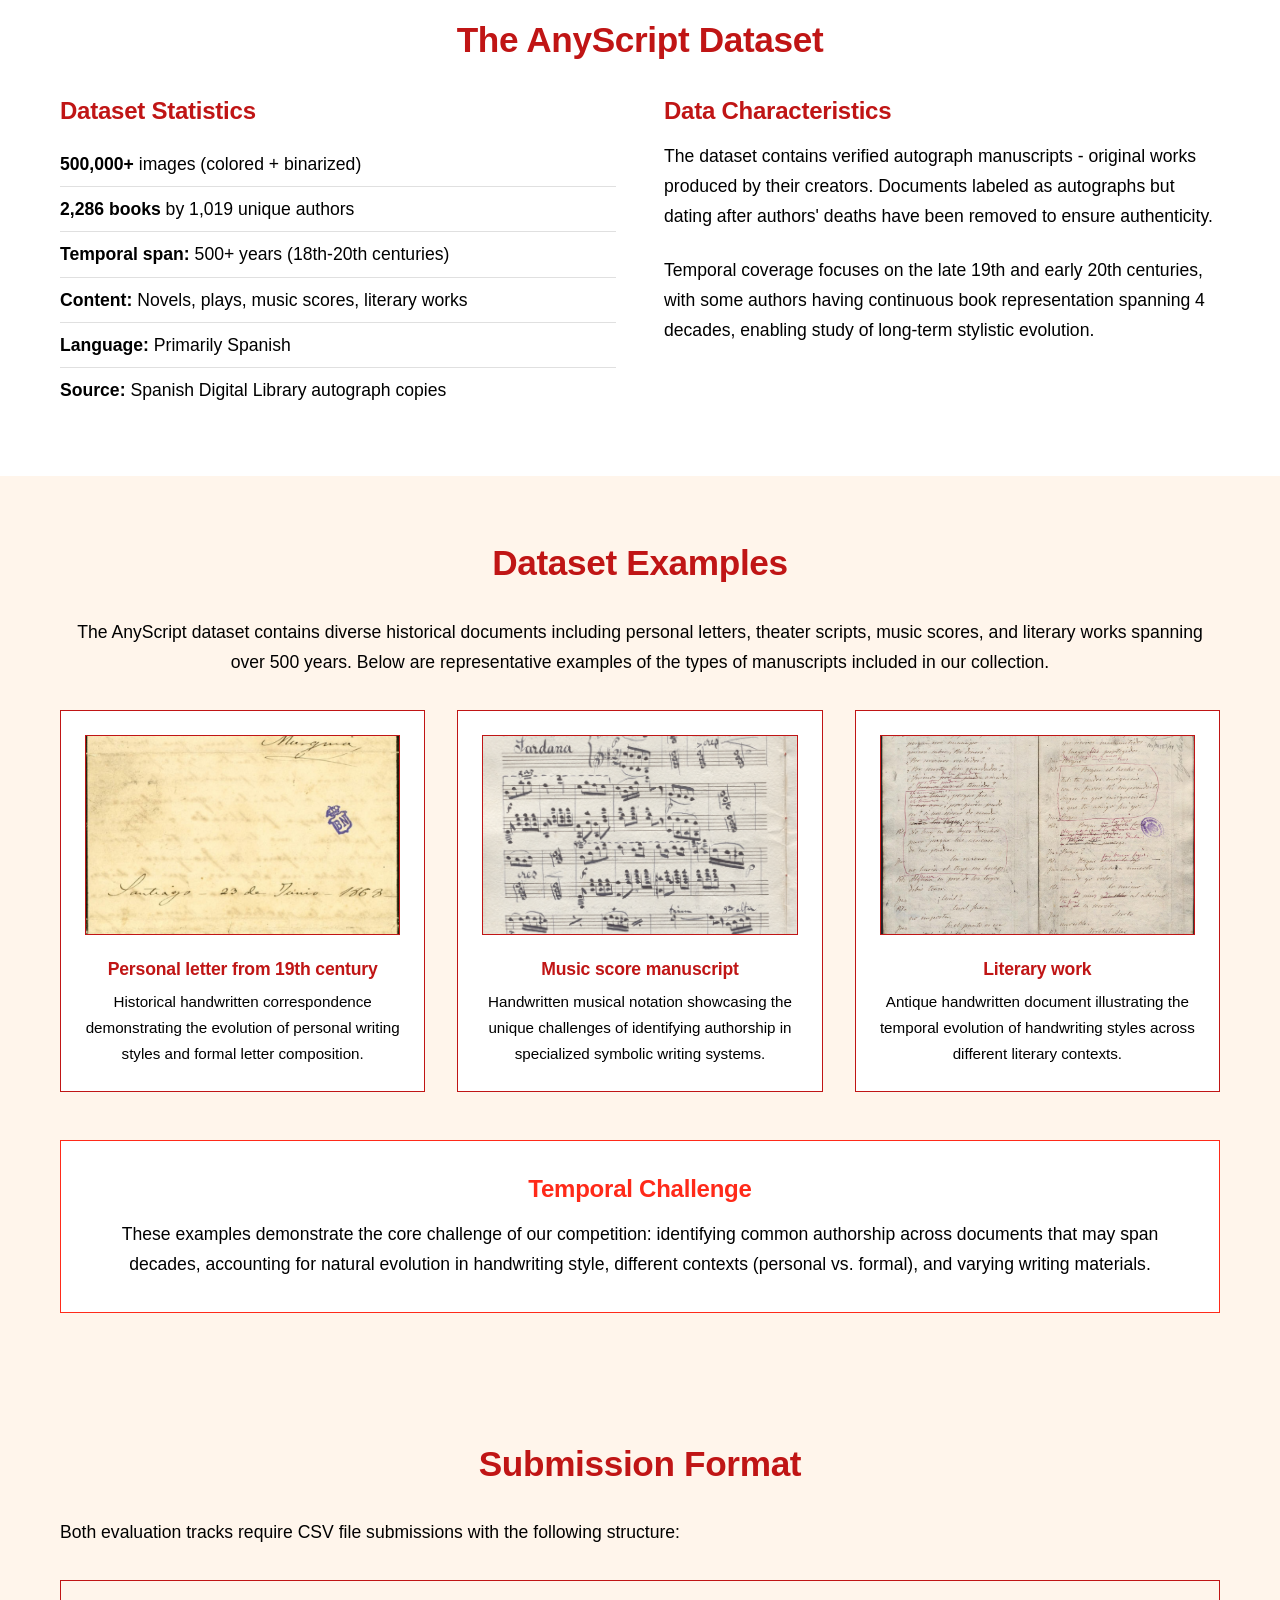
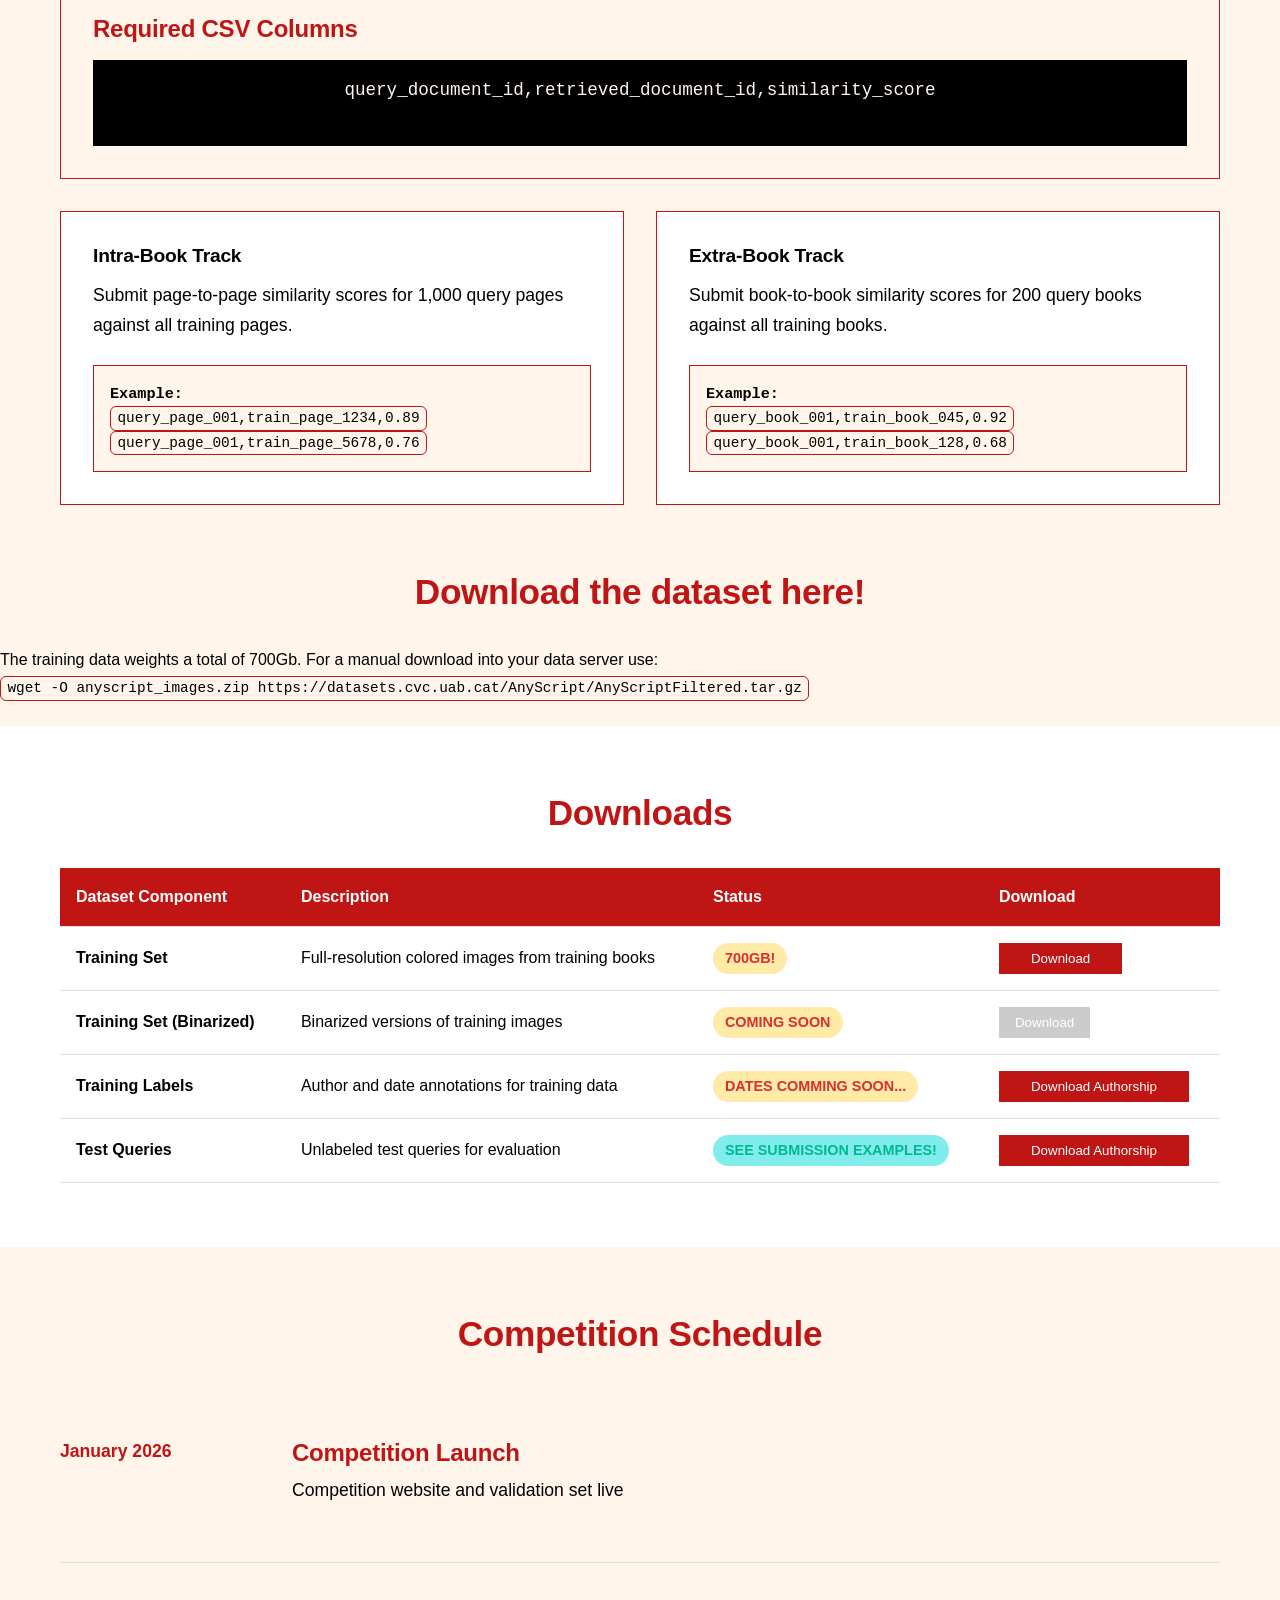
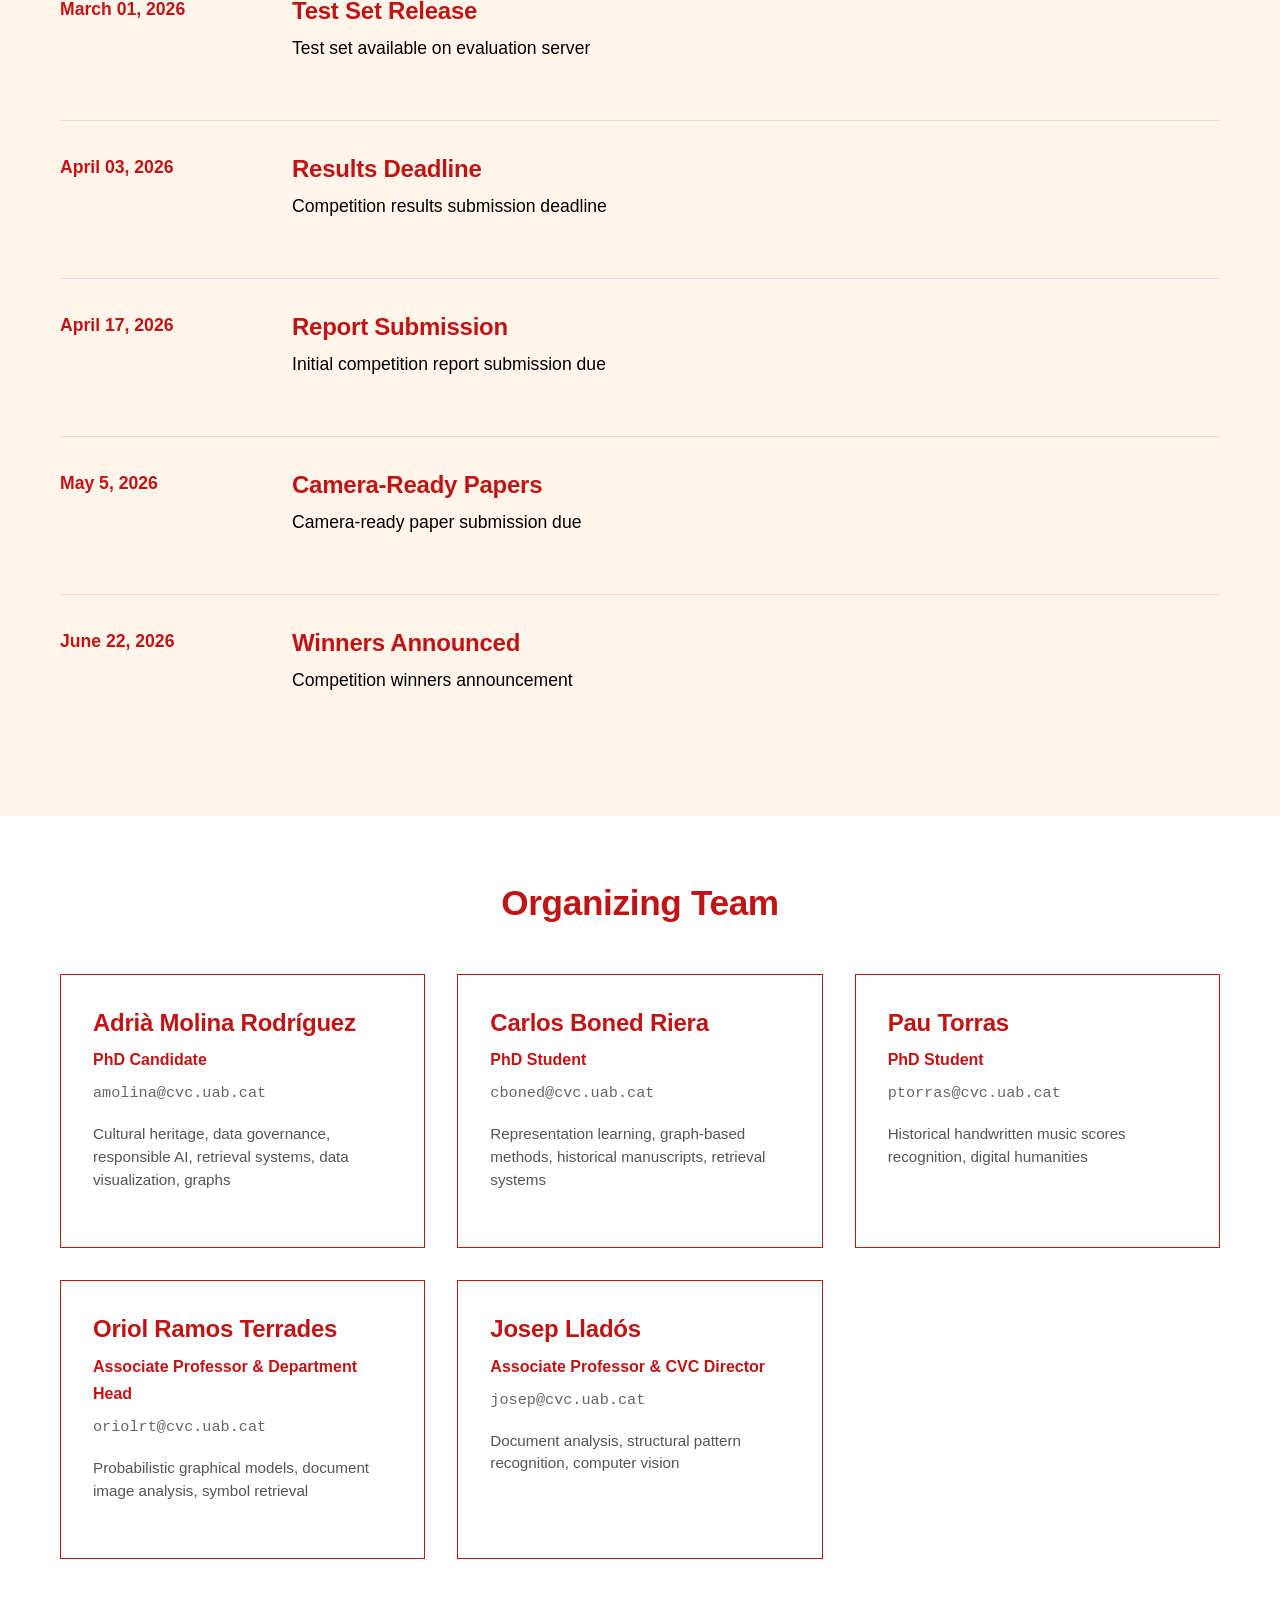
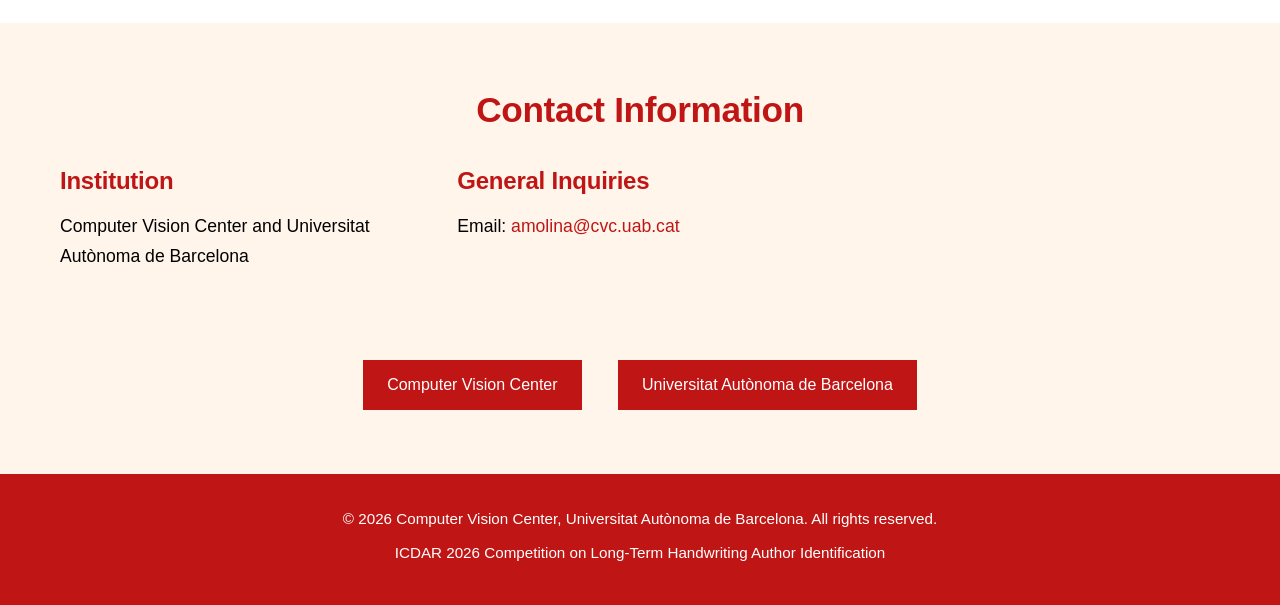
==== commit 80f3ffb7: "patata" ====
--- a/index.html
+++ b/index.html
@@ -15,6 +15,8 @@
                 <span>AnyScript Challenge</span>
             </div>
             <nav class="nav">
+                <a href="http://158.109.8.116:8080" class="nav-link">Submit Results!</a>
+
                 <a href="#home" class="nav-link">Home</a>
                 <a href="#task" class="nav-link">Task</a>
                 <a href="#evaluation" class="nav-link">Evaluation</a>
@@ -33,6 +35,8 @@
         <div class="banner-overlay">
             <br>
             <h1 class="banner-title">Long-Term Handwriting Author Identification Challenge</h1>
+            <br>
+
         </div>
     </div>
 
@@ -41,6 +45,9 @@
         <!-- Home Section -->
         <section id="home" class="section hero">
             <div class="container">
+                        <a href="http://158.109.8.116:8080" target="_blank" class="btn-submit">
+            Submission platform is now open!
+        </a>
                 <div class="hero-content">
                     <h1 class="hero-title">ICDAR 2026 Competition on Long-Term Handwriting Author Identification</h1>
                     <h2 class="hero-subtitle">The AnyScript Challenge</h2>
--- a/style.css
+++ b/style.css
@@ -1406,4 +1406,21 @@
 
 a:hover {
     text-decoration: underline;
+}
+
+.btn-submit {
+    display: inline-block;
+    background-color: #000000;
+    color: #ffffff;
+    padding: 12px 24px;
+    font-size: 1.1rem;
+    font-weight: bold;
+    border-radius: 8px;
+    text-decoration: none;
+    transition: all 0.3s ease;
+}
+
+.btn-submit:hover {
+    background-color: #f3f3f3;
+    transform: translateY(-2px);
 }
